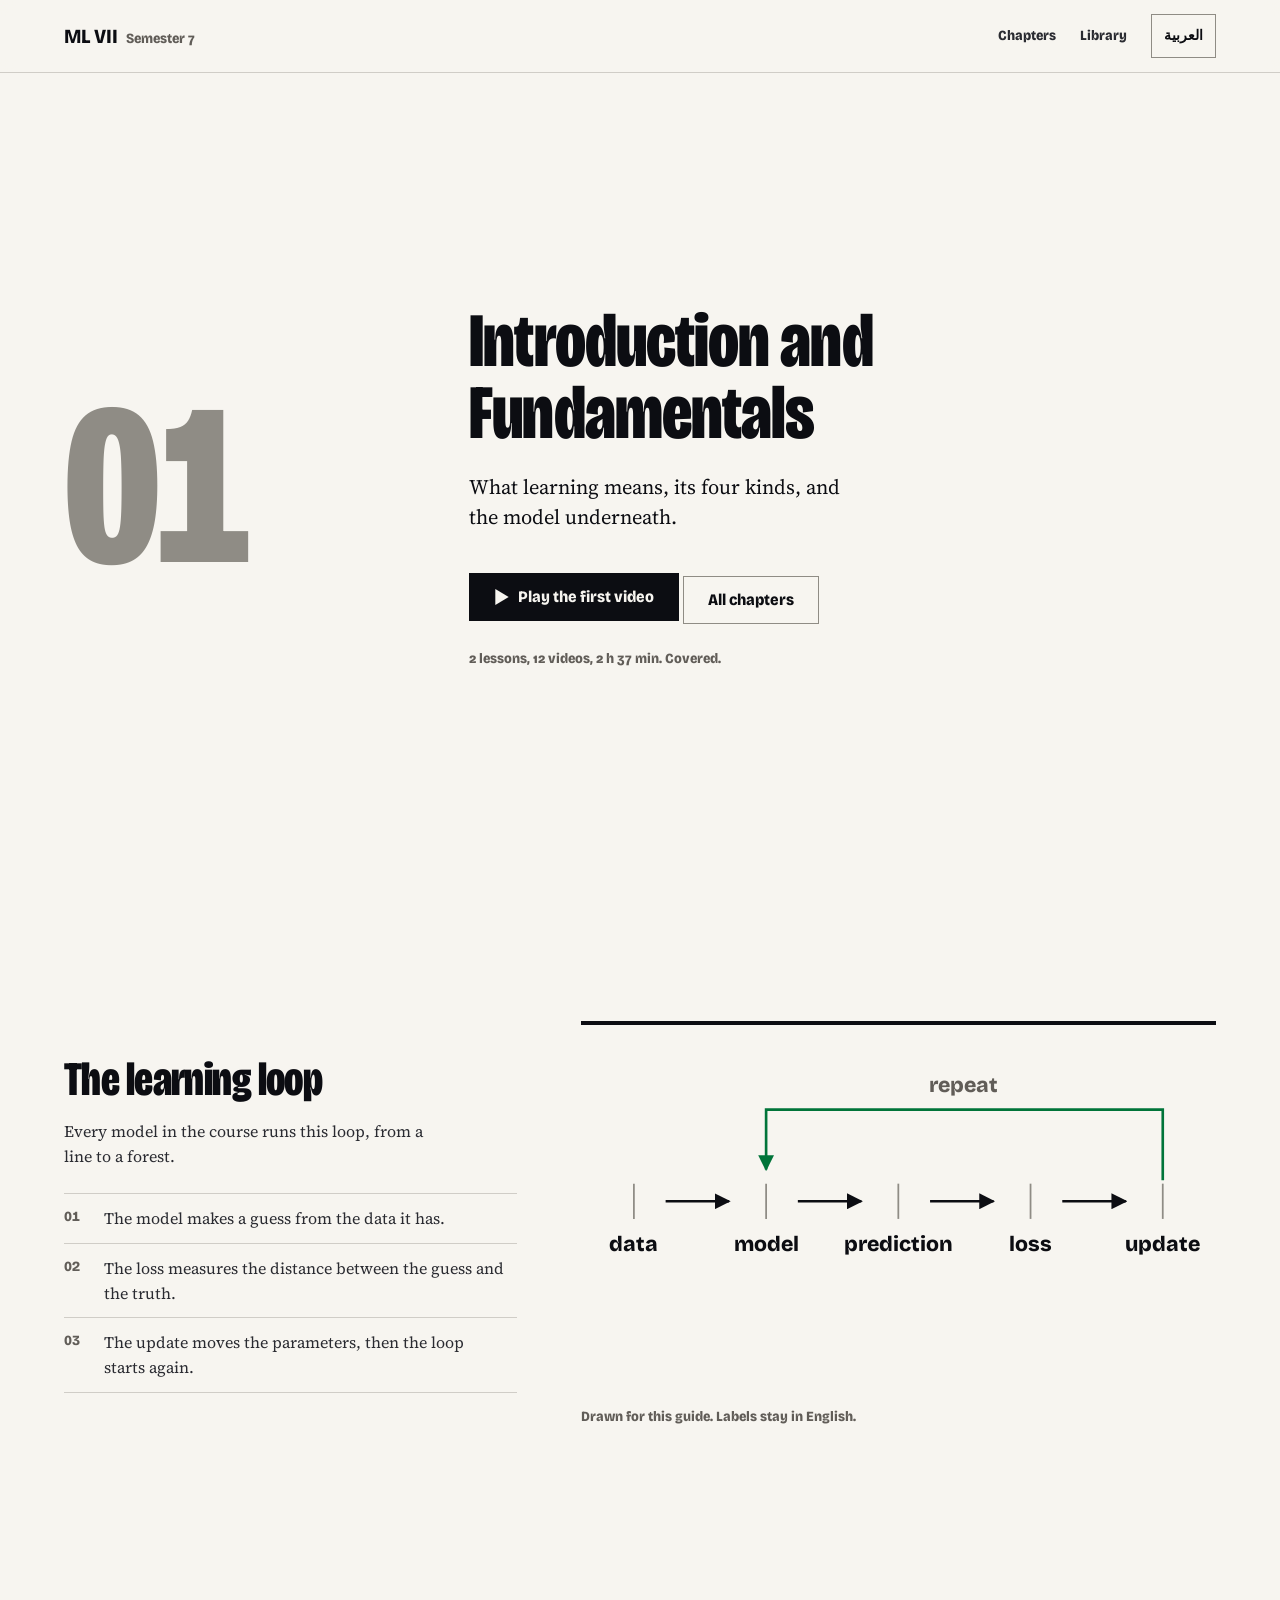
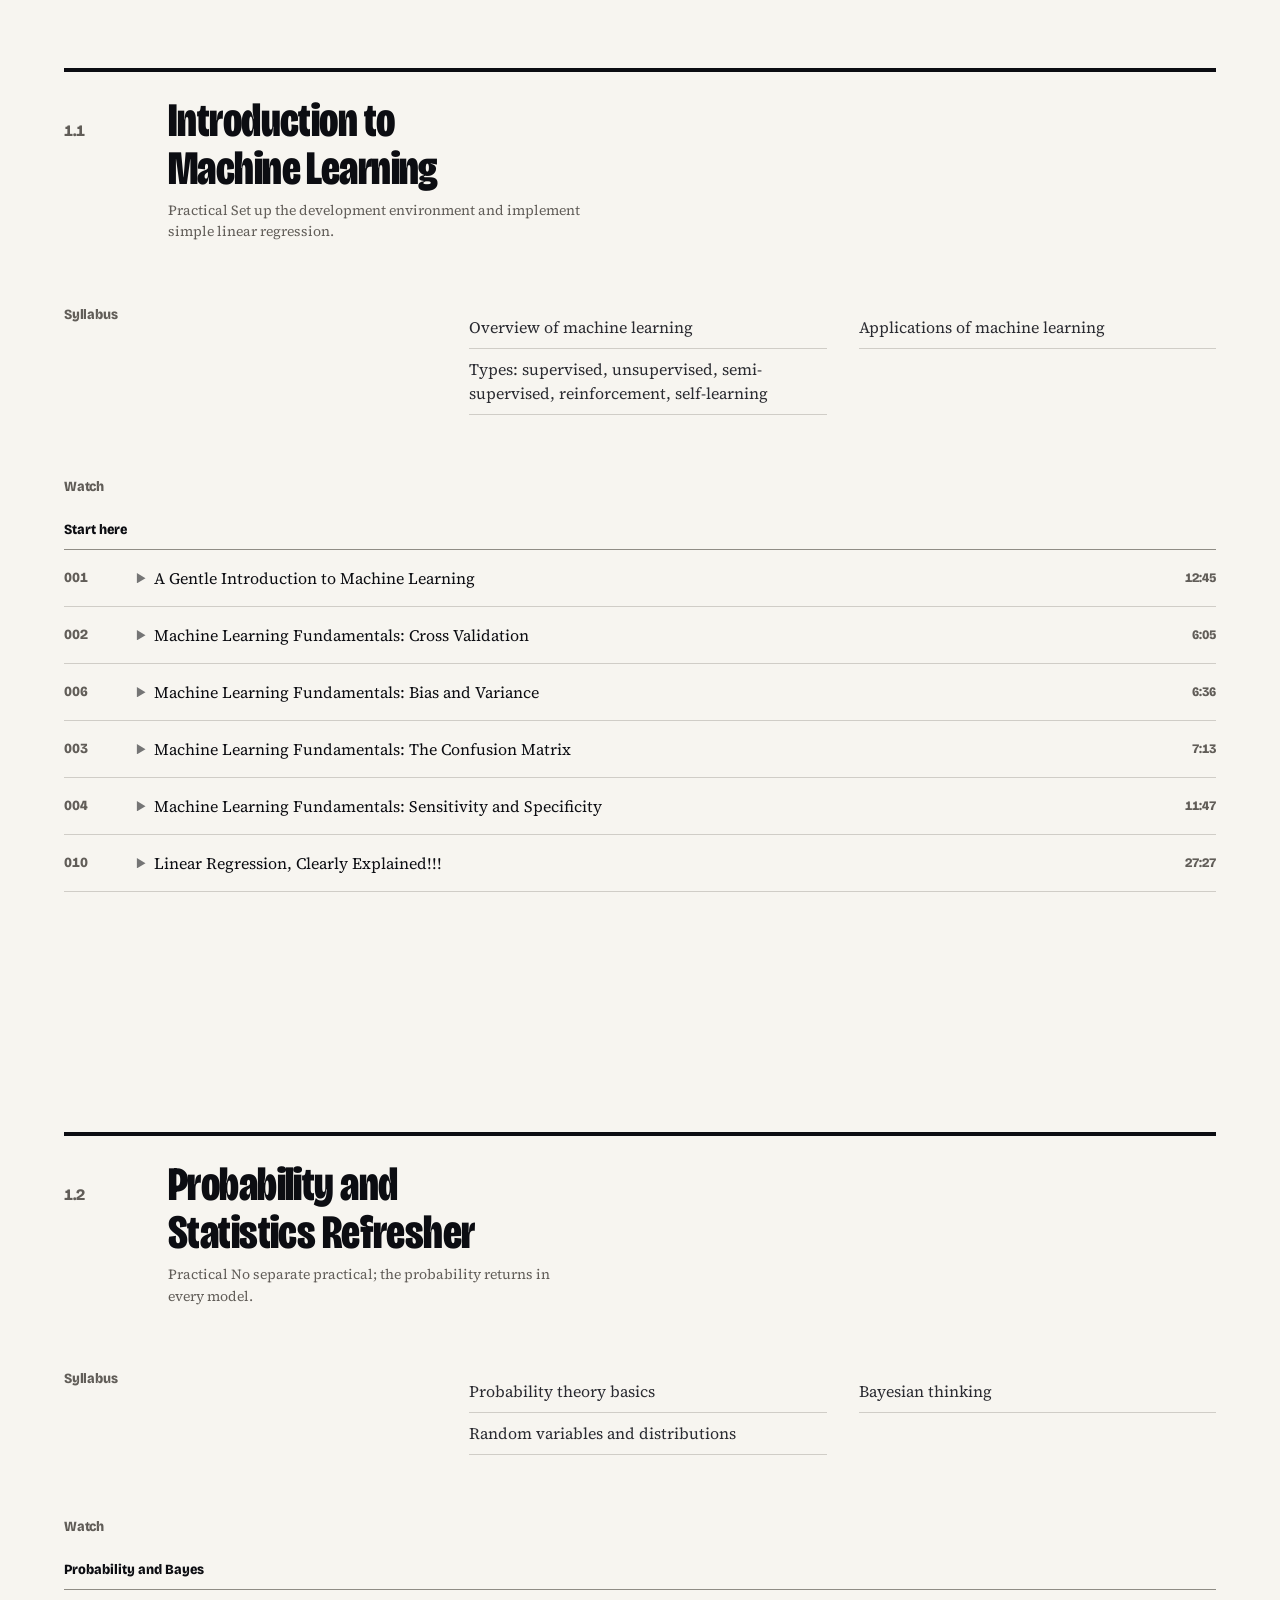
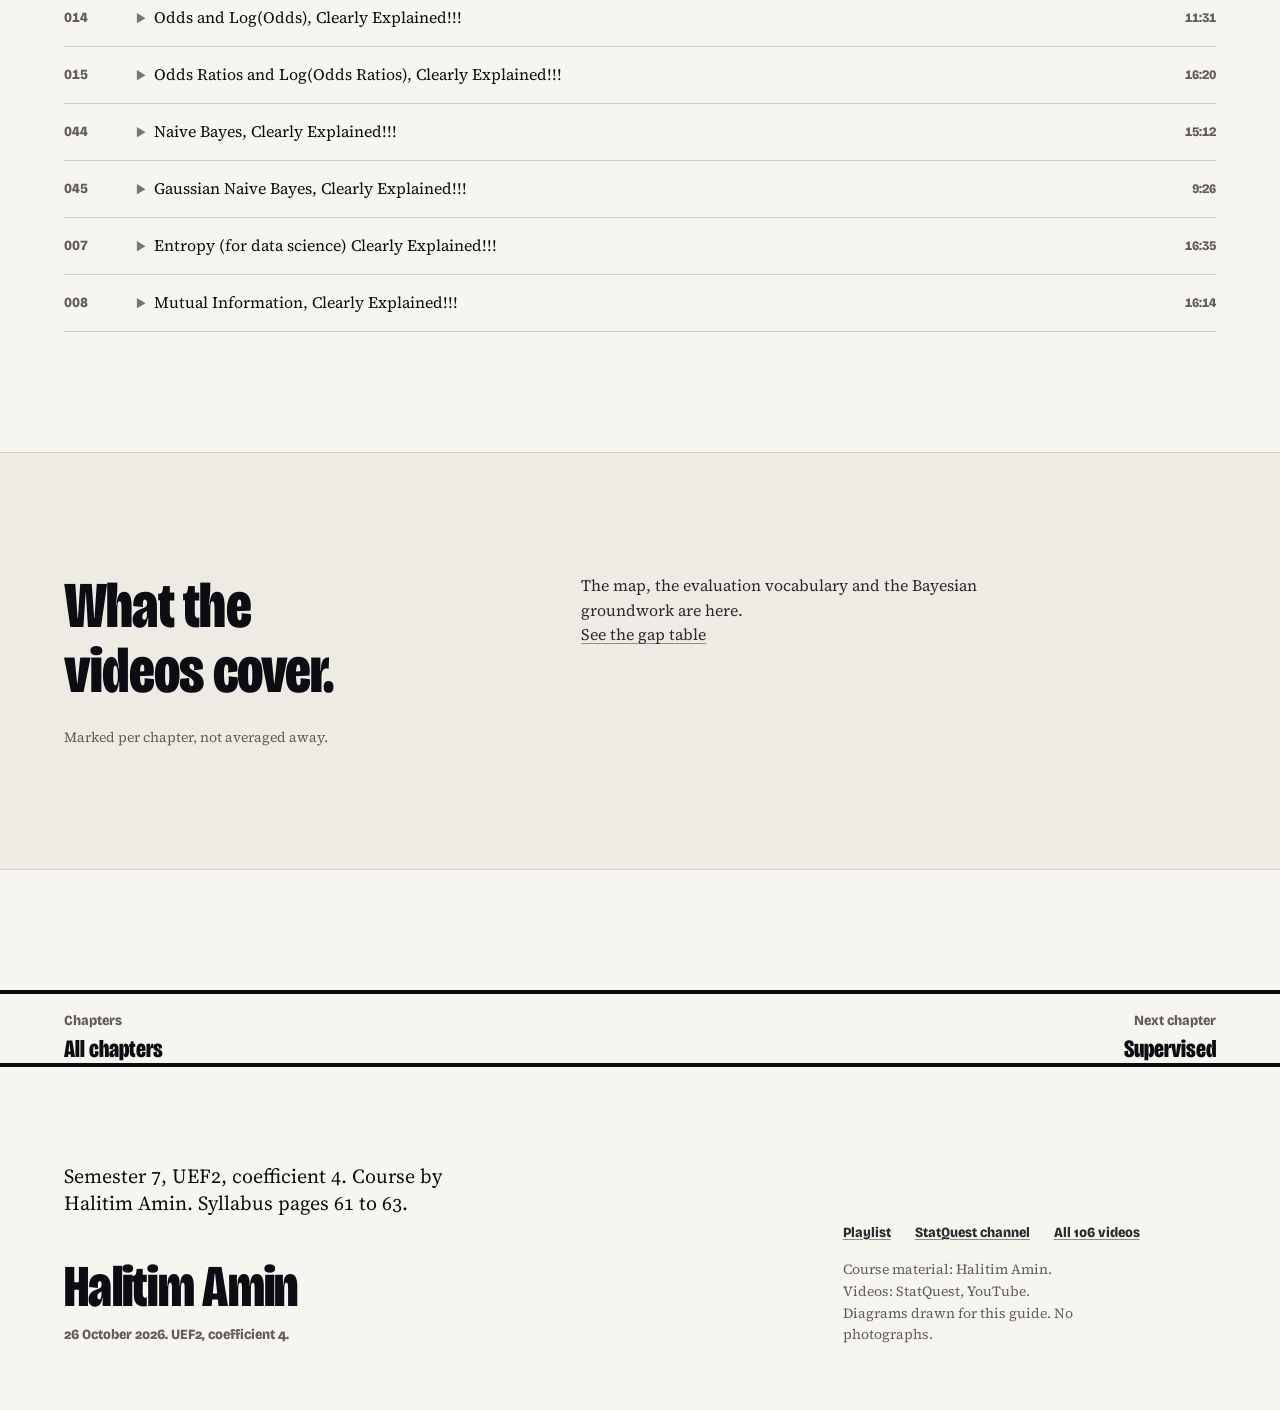
==== chapter-1.html @ 7e1f18c0 "first push" ====
<!doctype html>
<html lang="en" dir="ltr" class="no-js">
<head>
  <meta charset="utf-8">
  <meta name="viewport" content="width=device-width, initial-scale=1">
  <title data-ar="الفصل 1، مقدمة وأساسيات · ML VII">Chapter 1, Introduction and Fundamentals · ML VII</title>
  <meta name="description" content="What learning means, its four kinds, and the model underneath. 12 videos mapped to this chapter." data-ar-content="ما معنى التعلّم، وأنواعه الأربعة، والنموذج الذي يقف في الأساس. 12 فيديو مرتبطة بهذا الفصل.">
  <meta name="author" content="Halitim Amin">
  <meta property="og:type" content="website">
  <meta property="og:title" content="Chapter 1, Introduction and Fundamentals · ML VII" data-ar-content="الفصل 1، مقدمة وأساسيات · ML VII">
  <meta property="og:description" content="What learning means, its four kinds, and the model underneath. 12 videos mapped to this chapter." data-ar-content="ما معنى التعلّم، وأنواعه الأربعة، والنموذج الذي يقف في الأساس. 12 فيديو مرتبطة بهذا الفصل.">
  <meta property="og:locale" content="en_DZ">
  <script>
    (function(){var d=document.documentElement;d.classList.remove('no-js');d.classList.add('js');try{var l=localStorage.getItem('ml7-lang');if(l==='ar'){d.lang='ar';d.dir='rtl';}}catch(e){}})();
  </script>
  <link rel="preconnect" href="https://fonts.googleapis.com">
  <link rel="preconnect" href="https://fonts.gstatic.com" crossorigin>
  <link href="https://fonts.googleapis.com/css2?family=Bricolage+Grotesque:opsz,wdth,wght@12..96,75..100,800&amp;family=IBM+Plex+Sans+Arabic:wght@400;700&amp;family=Source+Serif+4:opsz,wght@8..60,400&amp;display=swap" rel="stylesheet">
  <link rel="stylesheet" href="assets/site.css">
</head>
<body>
  <a class="skip" href="#main" data-ar="تجاوز إلى المحتوى">Skip to content</a>
  <header class="site-nav">
    <div class="container site-nav__inner">
      <a class="wordmark" href="index.html">ML VII <span data-ar="السداسي 7" dir="auto">Semester 7</span></a>
      <nav class="site-nav__links" aria-label="Primary" data-ar-aria="التنقل الرئيسي">
        <a href="index.html#chapters" data-ar="الفصول">Chapters</a>
        <a href="library.html" data-ar="المكتبة">Library</a>
        <button class="lang-toggle" type="button" data-lang-toggle aria-label="التبديل إلى العربية" lang="ar">العربية</button>
      </nav>
    </div>
  </header>
  <main id="main">
<section class="chapter">
    <div class="container chapter__grid">
      <span class="chapter__num" aria-hidden="true">01</span>
      <div class="chapter__copy">
        <h1 data-ar="مقدمة وأساسيات">Introduction and Fundamentals</h1>
        <p class="lead" data-ar="ما معنى التعلّم، وأنواعه الأربعة، والنموذج الذي يقف في الأساس.">What learning means, its four kinds, and the model underneath.</p>
        <div class="chapter__action">
          <a class="btn btn--primary" href="https://www.youtube.com/watch?v=Gv9_4yMHFhI" data-video="1"><svg class="icon-play" viewBox="0 0 10 12" aria-hidden="true" focusable="false"><path d="M0 0 10 6 0 12Z"/></svg><span data-ar="شغّل أول فيديو">Play the first video</span></a>
          <a class="btn btn--quiet" href="index.html#chapters"><span data-ar="كل الفصول">All chapters</span></a>
        </div>
        <p class="chapter__meta" data-ar="درسان، 12 فيديو، 2 س 37 د. تغطية كاملة.">2 lessons, 12 videos, 2 h 37 min. Covered.</p>
      </div>
    </div>
  </section>
<section class="split" aria-labelledby="diagram-title">
    <div class="container split__grid">
      <div class="split__text">
        <h2 id="diagram-title" data-ar="حلقة التعلّم">The learning loop</h2>
        <p data-ar="كل نموذج في المقرر يدور في هذه الحلقة، من الخط إلى الغابة.">Every model in the course runs this loop, from a line to a forest.</p>
        <ol class="split__points">
<li>
          <span>01</span>
          <span data-ar="يقدّم النموذج تخمينًا انطلاقًا من البيانات التي لديه.">The model makes a guess from the data it has.</span>
        </li>
<li>
          <span>02</span>
          <span data-ar="تقيس الخسارة المسافة بين التخمين والحقيقة.">The loss measures the distance between the guess and the truth.</span>
        </li>
<li>
          <span>03</span>
          <span data-ar="يحرّك التحديث المعاملات، ثم تبدأ الحلقة من جديد.">The update moves the parameters, then the loop starts again.</span>
        </li>
        </ol>
      </div>
      <figure class="split__fig">
        
<svg class="diagram" viewBox="0 0 360 210" role="img" aria-labelledby="loop-title loop-desc">
  <title id="loop-title">The learning loop</title>
  <desc id="loop-desc" data-ar="تدخل البيانات إلى النموذج، فيتوقع، وتقيس الخسارة الخطأ، ويغيّر التحديث الأوزان، ثم تتكرر الحلقة.">Data enters the model, the model predicts, the loss measures the error, the update changes the weights, and the loop repeats.</desc>
  
  <defs>
    <marker id="loop-arrow" viewBox="0 0 10 10" refX="9" refY="5" markerWidth="6" markerHeight="6" orient="auto-start-reverse">
      <path d="M 0 0 L 10 5 L 0 10 z" class="arrowhead"/>
    </marker>
  </defs>
  <defs>
    <marker id="loop-arrow-a" viewBox="0 0 10 10" refX="9" refY="5" markerWidth="6" markerHeight="6" orient="auto-start-reverse">
      <path d="M 0 0 L 10 5 L 0 10 z" class="arrowhead arrowhead--accent"/>
    </marker>
  </defs>
  <path class="line" d="M 48 100 L 84 100" marker-end="url(#loop-arrow)"/>
  <path class="line" d="M 123 100 L 159 100" marker-end="url(#loop-arrow)"/>
  <path class="line" d="M 198 100 L 234 100" marker-end="url(#loop-arrow)"/>
  <path class="line" d="M 273 100 L 309 100" marker-end="url(#loop-arrow)"/>
  <path class="line line--accent" d="M 330 88 L 330 48 L 105 48 L 105 82" marker-end="url(#loop-arrow-a)"/>
  <g class="ticks">
    <path class="line line--tick" d="M 30 90 L 30 110"/><path class="line line--tick" d="M 105 90 L 105 110"/>
    <path class="line line--tick" d="M 180 90 L 180 110"/><path class="line line--tick" d="M 255 90 L 255 110"/>
    <path class="line line--tick" d="M 330 90 L 330 110"/>
  </g>
  <text class="t" x="30" y="128" text-anchor="middle">data</text>
  <text class="t" x="105" y="128" text-anchor="middle">model</text>
  <text class="t" x="180" y="128" text-anchor="middle">prediction</text>
  <text class="t" x="255" y="128" text-anchor="middle">loss</text>
  <text class="t" x="330" y="128" text-anchor="middle">update</text>
  <text class="t t--muted" x="217" y="38" text-anchor="middle">repeat</text>
</svg>
        <figcaption data-ar="مرسوم لهذا الدليل. العناوين تبقى بالإنجليزية.">Drawn for this guide. Labels stay in English.</figcaption>
      </figure>
    </div>
  </section>
<section class="lesson" id="lesson-1-1">
    <div class="container">
      <header class="lesson__head">
        <span class="lesson__id">1.1</span>
        <h2 data-ar="مقدمة في تعلّم الآلة">Introduction to Machine Learning</h2>
        <p class="lesson__practical"><span class="lesson__label" data-ar="العملي">Practical</span> <span data-ar="تهيئة بيئة التطوير وتنفيذ الانحدار الخطي البسيط.">Set up the development environment and implement simple linear regression.</span></p>
      </header>
      <div class="lesson__syllabus">
        <h3 data-ar="المقرر">Syllabus</h3>
        <ul class="lesson__bullets">
<li data-ar="نظرة عامة على تعلّم الآلة">Overview of machine learning</li>
<li data-ar="الأنواع: الموجّه، غير الموجّه، شبه الموجّه، المعزّز، الذاتي">Types: supervised, unsupervised, semi-supervised, reinforcement, self-learning</li>
<li data-ar="تطبيقات تعلّم الآلة">Applications of machine learning</li>
        </ul>
      </div>
      <div class="lesson__watch">
        <h3 data-ar="شاهد">Watch</h3>
<div class="vgroup">
          <h4 data-ar="ابدأ من هنا">Start here</h4>
          <ul class="videos">
<li><a class="video" href="https://www.youtube.com/watch?v=Gv9_4yMHFhI" data-video="1">
            <span class="video__n">001</span>
            <span class="video__title"><svg class="icon-play" viewBox="0 0 10 12" aria-hidden="true" focusable="false"><path d="M0 0 10 6 0 12Z"/></svg><span>A Gentle Introduction to Machine Learning</span></span>
            <span class="video__time">12:45</span>
          </a></li>
<li><a class="video" href="https://www.youtube.com/watch?v=fSytzGwwBVw" data-video="2">
            <span class="video__n">002</span>
            <span class="video__title"><svg class="icon-play" viewBox="0 0 10 12" aria-hidden="true" focusable="false"><path d="M0 0 10 6 0 12Z"/></svg><span>Machine Learning Fundamentals: Cross Validation</span></span>
            <span class="video__time">6:05</span>
          </a></li>
<li><a class="video" href="https://www.youtube.com/watch?v=EuBBz3bI-aA" data-video="6">
            <span class="video__n">006</span>
            <span class="video__title"><svg class="icon-play" viewBox="0 0 10 12" aria-hidden="true" focusable="false"><path d="M0 0 10 6 0 12Z"/></svg><span>Machine Learning Fundamentals: Bias and Variance</span></span>
            <span class="video__time">6:36</span>
          </a></li>
<li><a class="video" href="https://www.youtube.com/watch?v=Kdsp6soqA7o" data-video="3">
            <span class="video__n">003</span>
            <span class="video__title"><svg class="icon-play" viewBox="0 0 10 12" aria-hidden="true" focusable="false"><path d="M0 0 10 6 0 12Z"/></svg><span>Machine Learning Fundamentals: The Confusion Matrix</span></span>
            <span class="video__time">7:13</span>
          </a></li>
<li><a class="video" href="https://www.youtube.com/watch?v=vP06aMoz4v8" data-video="4">
            <span class="video__n">004</span>
            <span class="video__title"><svg class="icon-play" viewBox="0 0 10 12" aria-hidden="true" focusable="false"><path d="M0 0 10 6 0 12Z"/></svg><span>Machine Learning Fundamentals: Sensitivity and Specificity</span></span>
            <span class="video__time">11:47</span>
          </a></li>
<li><a class="video" href="https://www.youtube.com/watch?v=7ArmBVF2dCs" data-video="10">
            <span class="video__n">010</span>
            <span class="video__title"><svg class="icon-play" viewBox="0 0 10 12" aria-hidden="true" focusable="false"><path d="M0 0 10 6 0 12Z"/></svg><span>Linear Regression, Clearly Explained!!!</span></span>
            <span class="video__time">27:27</span>
          </a></li>
          </ul>
        </div>

      </div>
    </div>
  </section>
<section class="lesson" id="lesson-1-2">
    <div class="container">
      <header class="lesson__head">
        <span class="lesson__id">1.2</span>
        <h2 data-ar="مراجعة في الاحتمالات والإحصاء">Probability and Statistics Refresher</h2>
        <p class="lesson__practical"><span class="lesson__label" data-ar="العملي">Practical</span> <span data-ar="لا عملًا عمليًا مستقلًا؛ تعود الاحتمالات في كل نموذج.">No separate practical; the probability returns in every model.</span></p>
      </header>
      <div class="lesson__syllabus">
        <h3 data-ar="المقرر">Syllabus</h3>
        <ul class="lesson__bullets">
<li data-ar="أساسيات نظرية الاحتمالات">Probability theory basics</li>
<li data-ar="المتغيرات العشوائية والتوزيعات">Random variables and distributions</li>
<li data-ar="التفكير البايزي">Bayesian thinking</li>
        </ul>
      </div>
      <div class="lesson__watch">
        <h3 data-ar="شاهد">Watch</h3>
<div class="vgroup">
          <h4 data-ar="الاحتمال وبايز">Probability and Bayes</h4>
          <ul class="videos">
<li><a class="video" href="https://www.youtube.com/watch?v=ARfXDSkQf1Y" data-video="14">
            <span class="video__n">014</span>
            <span class="video__title"><svg class="icon-play" viewBox="0 0 10 12" aria-hidden="true" focusable="false"><path d="M0 0 10 6 0 12Z"/></svg><span>Odds and Log(Odds), Clearly Explained!!!</span></span>
            <span class="video__time">11:31</span>
          </a></li>
<li><a class="video" href="https://www.youtube.com/watch?v=8nm0G-1uJzA" data-video="15">
            <span class="video__n">015</span>
            <span class="video__title"><svg class="icon-play" viewBox="0 0 10 12" aria-hidden="true" focusable="false"><path d="M0 0 10 6 0 12Z"/></svg><span>Odds Ratios and Log(Odds Ratios), Clearly Explained!!!</span></span>
            <span class="video__time">16:20</span>
          </a></li>
<li><a class="video" href="https://www.youtube.com/watch?v=O2L2Uv9pdDA" data-video="44">
            <span class="video__n">044</span>
            <span class="video__title"><svg class="icon-play" viewBox="0 0 10 12" aria-hidden="true" focusable="false"><path d="M0 0 10 6 0 12Z"/></svg><span>Naive Bayes, Clearly Explained!!!</span></span>
            <span class="video__time">15:12</span>
          </a></li>
<li><a class="video" href="https://www.youtube.com/watch?v=H3EjCKtlVog" data-video="45">
            <span class="video__n">045</span>
            <span class="video__title"><svg class="icon-play" viewBox="0 0 10 12" aria-hidden="true" focusable="false"><path d="M0 0 10 6 0 12Z"/></svg><span>Gaussian Naive Bayes, Clearly Explained!!!</span></span>
            <span class="video__time">9:26</span>
          </a></li>
<li><a class="video" href="https://www.youtube.com/watch?v=YtebGVx-Fxw" data-video="7">
            <span class="video__n">007</span>
            <span class="video__title"><svg class="icon-play" viewBox="0 0 10 12" aria-hidden="true" focusable="false"><path d="M0 0 10 6 0 12Z"/></svg><span>Entropy (for data science) Clearly Explained!!!</span></span>
            <span class="video__time">16:35</span>
          </a></li>
<li><a class="video" href="https://www.youtube.com/watch?v=eJIp_mgVLwE" data-video="8">
            <span class="video__n">008</span>
            <span class="video__title"><svg class="icon-play" viewBox="0 0 10 12" aria-hidden="true" focusable="false"><path d="M0 0 10 6 0 12Z"/></svg><span>Mutual Information, Clearly Explained!!!</span></span>
            <span class="video__time">16:14</span>
          </a></li>
          </ul>
        </div>

      </div>
    </div>
  </section>
<section class="coverage" aria-labelledby="coverage-title">
    <div class="container coverage__grid">
      <div>
        <h2 id="coverage-title" data-ar="ما تغطيه الفيديوهات.">What the videos cover.</h2>
        <p class="coverage__fine" data-ar="مذكورة لكل فصل، لا معدّلة.">Marked per chapter, not averaged away.</p>
      </div>
      <div class="coverage__body">
        <p data-ar="الخريطة ومفردات التقييم وأساس بايز موجودة هنا.">The map, the evaluation vocabulary and the Bayesian groundwork are here.</p>
        
        <a class="coverage__link" href="index.html#gaps" data-ar="افتح جدول الفجوات">See the gap table</a>
      </div>
    </div>
  </section>
<nav class="pager" aria-label="Chapter navigation" data-ar-aria="التنقل بين الفصول">
    <div class="container pager__grid">
      <a href="index.html#chapters"><small data-ar="الفصول">Chapters</small><b data-ar="كل الفصول">All chapters</b></a>
      <a href="chapter-2.html"><small data-ar="الفصل التالي">Next chapter</small><b data-ar="الموجّه">Supervised</b></a>
    </div>
  </nav>
  </main>
  <footer class="letter letter--short" id="about">
    <div class="container letter__grid">
      <div>
        <p class="letter__statement" data-ar="السداسي 7، وحدة UEF2، معامل 4. المقرر: Halitim Amin. صفحات المقرر 61 إلى 63.">Semester 7, UEF2, coefficient 4. Course by Halitim Amin. Syllabus pages 61 to 63.</p>
        <p class="letter__sign">Halitim Amin</p>
        <p class="letter__date" data-ar="26 أكتوبر 2026. UEF2، معامل 4.">26 October 2026. UEF2, coefficient 4.</p>
      </div>
      <div class="letter__side">
        <nav class="letter__links" aria-label="Sources" data-ar-aria="المصادر">
          <a href="https://www.youtube.com/playlist?list=PLblh5JKOoLUICTaGLRoHQDuF_7q2GfuJF" target="_blank" rel="noopener" data-ar="قائمة التشغيل">Playlist</a>
          <a href="https://www.youtube.com/@statquest" target="_blank" rel="noopener" data-ar="قناة StatQuest">StatQuest channel</a>
          <a href="library.html" data-ar="كل الفيديوهات">All 106 videos</a>
        </nav>
        <p class="letter__legal" data-ar="المقرر: Halitim Amin. الفيديوهات: StatQuest على يوتيوب. الرسوم مرسومة لهذا الدليل. لا صور فوتوغرافية.">Course material: Halitim Amin. Videos: StatQuest, YouTube. Diagrams drawn for this guide. No photographs.</p>
      </div>
    </div>
  </footer>
  <dialog class="player" id="player" aria-labelledby="player-title">
    <div class="player__bar">
      <h2 id="player-title">Video</h2>
      <form method="dialog"><button class="player__close" type="submit" data-ar="إغلاق">Close</button></form>
    </div>
    <div class="player__frame" id="player-frame"></div>
    <div class="player__foot">
      <p class="player__note" id="player-note" hidden></p>
      <a id="player-link" href="https://www.youtube.com/playlist?list=PLblh5JKOoLUICTaGLRoHQDuF_7q2GfuJF" target="_blank" rel="noopener" data-ar="افتح على يوتيوب">Open on YouTube</a>
    </div>
  </dialog>
  <script src="assets/data.js" defer></script>
  <script src="assets/app.js" defer></script>
</body>
</html>
---- assets/site.css ----
/* Hallmark · shape: Marquee Hero · genre: editorial · theme: Editorial (deal 1/3, seed bilingual-arabic-english-study-3e59·d7a82eb8·2026-10-26·r0) · job: listen · draw: 01a91e
 * hero: Stage · nav: edge-aligned · footer: letter close · imagery: no photographs; labelled algorithm diagrams only · signature: the learning-rate control on a drawn loss curve
 * axes: light/display-condensed/chromatic-green · posture: restrained · contrast: pass · fold: pass · v2.0.0 */
/* Hallmark · pre-emit critique: P4 H5 E4 S5 R4 V4 · weakest: R, the hero control earned a readout and a caption; the featured tag was cut so the green stays on link hovers and one factual tag */
/* Hallmark · hero-review: fix · 3 findings · 3 resolved */
/* Hallmark · waive 79 · chapter and library openers centre a short display block in a full-height title screen · the quiet chapter and library title page keeps its air */
/* Hallmark · dismissed 58 · home, chapter-2, chapter-6 and library enumerate the syllabus and all 106 videos; the index is the material */
@import url("./tokens.css");
@import url("./base.css");

/* ---------- the page's own tokens ---------- */
:root {
  --nav-line: 1px solid var(--color-rule);
  --rule: var(--rule-hair) solid var(--color-rule);
  --rule-strong: var(--rule-hair) solid var(--color-rule-2);
  --display-settings: "wdth" 75, "opsz" 96;
  --label-settings: "wdth" 90, "opsz" 12;
  --focus: 2px solid var(--color-focus);
}

body {
  color: var(--color-ink-2);
  font-optical-sizing: auto;
  font-variant-numeric: oldstyle-nums;
  line-height: 1.55;
}

h1, h2, h3 {
  color: var(--color-ink);
  font-variation-settings: var(--display-settings);
  font-variant-numeric: lining-nums tabular-nums;
}
h1 { line-height: 0.94; }
h2 { line-height: 1; }
h3 { line-height: 1.15; }

p, li { text-wrap: pretty; }
p:not([class]) { max-width: var(--measure); }

a { text-decoration-color: var(--color-rule-2); }
a:hover { text-decoration-color: var(--color-accent); }

small, figcaption, th, label, .meta, .btn, .tag, .site-nav, .wordmark {
  font-family: var(--font-display);
  font-variation-settings: var(--label-settings);
  font-weight: 800;
}
small, figcaption, .meta { color: var(--color-muted); font-size: var(--text-sm); }
figcaption { line-height: 1.45; }

.container { padding-inline: var(--gutter); }

.skip {
  position: absolute;
  inset-inline-start: var(--space-md);
  top: calc(-1 * var(--space-3xl));
  z-index: var(--z-toast);
  padding: var(--space-xs) var(--space-md);
  background: var(--color-ink);
  color: var(--color-paper);
  font-family: var(--font-display);
  font-weight: 800;
  text-decoration: none;
}
.skip:focus-visible { top: var(--space-md); }

/* ---------- nav ---------- */
.site-nav {
  position: sticky;
  top: 0;
  z-index: var(--z-sticky-nav);
  min-height: var(--nav-h);
  background: color-mix(in oklab, var(--color-paper) 94%, transparent);
  backdrop-filter: blur(8px);
  border-bottom: var(--nav-line);
}
.site-nav__inner {
  display: flex;
  align-items: center;
  justify-content: space-between;
  gap: var(--space-lg);
  min-height: var(--nav-h);
}
.wordmark {
  display: inline-flex;
  align-items: baseline;
  gap: var(--space-xs);
  color: var(--color-ink);
  font-size: var(--text-lg);
  line-height: 1;
  text-decoration: none;
  white-space: nowrap;
}
.wordmark span { color: var(--color-muted); font-size: var(--text-sm); }
.site-nav__links { display: flex; align-items: center; gap: var(--space-lg); }
.site-nav__links a, .lang-toggle {
  min-height: 44px;
  display: inline-flex;
  align-items: center;
  color: var(--color-ink-2);
  font-family: var(--font-display);
  font-variation-settings: var(--label-settings);
  font-weight: 800;
  font-size: var(--text-sm);
  text-decoration: none;
}
.site-nav__links a { border-bottom: 1px solid transparent; }
.site-nav__links a:hover { color: var(--color-ink); border-bottom-color: var(--color-accent); }
.site-nav__links a[aria-current="page"] { color: var(--color-ink); border-bottom-color: var(--color-ink); }
.lang-toggle {
  padding: 0 var(--space-sm);
  border: var(--rule-strong);
  background: transparent;
  color: var(--color-ink);
  cursor: pointer;
}
.lang-toggle:hover { background: var(--color-paper-2); }
.lang-toggle:active { transform: translateY(1px); }
@media (max-width: 40rem) {
  .site-nav__inner { gap: var(--space-xs); }
  .site-nav__links { gap: var(--space-md); }
  .wordmark span { display: none; }
}

/* ---------- controls ---------- */
.btn {
  display: inline-flex;
  align-items: center;
  justify-content: center;
  gap: var(--space-xs);
  min-height: 48px;
  padding: 0 var(--space-lg);
  border: var(--rule-hair) solid var(--color-ink);
  border-radius: 0;
  background: transparent;
  color: var(--color-ink);
  font-family: var(--font-display);
  font-variation-settings: var(--label-settings);
  font-weight: 800;
  font-size: var(--text-md);
  line-height: 1;
  text-decoration: none;
  white-space: nowrap;
  cursor: pointer;
  transition: background-color var(--dur-short) var(--ease-out), color var(--dur-short) var(--ease-out), border-color var(--dur-short) var(--ease-out), transform var(--dur-micro) var(--ease-out);
}
.btn:hover { background: var(--color-paper-2); }
.btn:active { transform: translateY(1px); }
.btn--primary { background: var(--color-ink); color: var(--color-paper); border-color: var(--color-ink); }
.btn--primary:hover { background: var(--color-ink-2); color: var(--color-paper); }
.btn--quiet { border-color: var(--color-rule-2); }
.btn--quiet:hover { background: var(--color-paper-2); border-color: var(--color-ink); }
.btn:disabled, .btn[aria-disabled="true"] { opacity: 0.55; cursor: not-allowed; transform: none; }
.btn[aria-busy="true"] { cursor: progress; }

.tag {
  display: inline-block;
  padding: var(--space-3xs) var(--space-xs);
  background: var(--color-accent);
  color: var(--color-accent-ink);
  font-size: var(--text-xs);
  line-height: 1.4;
  white-space: nowrap;
}

.icon-play { width: 1em; height: 1em; flex: 0 0 auto; fill: currentColor; }

/* ---------- hero ---------- */
.hero {
  min-height: calc(100dvh - var(--nav-h) - 1px);
  display: flex;
  align-items: center;
  padding-block: var(--space-xl);
  background: var(--color-paper);
}
.hero__grid {
  display: grid;
  grid-template-columns: minmax(0, 5fr) minmax(0, 7fr);
  align-items: center;
  gap: var(--space-2xl) var(--space-2xl);
  width: 100%;
}
.hero__copy { position: relative; z-index: var(--z-raised); }
.hero h1 {
  max-width: 13ch;
  font-size: clamp(3.25rem, 6.6vw, 5.94rem);
  letter-spacing: -0.015em;
}
.hero .lead { margin-top: var(--space-lg); max-width: 34ch; color: var(--color-ink); }
.hero__actions { display: flex; flex-wrap: wrap; align-items: center; gap: var(--space-sm); margin-top: var(--space-xl); }
.hero__meta {
  margin-top: var(--space-lg);
  max-width: 40ch;
  color: var(--color-muted);
  font-family: var(--font-display);
  font-variation-settings: var(--label-settings);
  font-weight: 800;
  font-size: var(--text-sm);
  line-height: 1.5;
}
.hero__meta a { color: var(--color-ink-2); text-decoration-color: var(--color-rule-2); }
.hero__stage { min-width: 0; }

/* the signature: a drawn loss curve and a real learning-rate control */
.descent { width: min(100%, calc((100dvh - 340px) * 1.285714)); margin-block: 0; margin-inline: auto 0; }
.descent__chart {
  width: 100%;
  height: auto;
  border-top: var(--rule-heavy) solid var(--color-ink);
  background: var(--color-paper);
  overflow: visible;
}
.descent__chart .axis { stroke: var(--color-rule-2); stroke-width: 1; fill: none; }
.descent__chart .grid { stroke: var(--color-rule); stroke-width: 1; stroke-dasharray: 2 4; }
.descent__chart .loss { stroke: var(--color-ink); stroke-width: 3; fill: none; }
.descent__chart .guide { stroke: var(--color-rule-2); stroke-width: 1; stroke-dasharray: 4 5; fill: none; }
.descent__chart .tick { fill: var(--color-muted); font-family: var(--font-display); font-size: 12px; font-variant-numeric: tabular-nums; }
.descent__chart .label { fill: var(--color-ink-2); font-family: var(--font-display); font-size: 13px; font-weight: 800; }
.descent__chart .label--muted { fill: var(--color-muted); font-weight: 800; }
.descent__chart .start { fill: var(--color-ink-2); }
.descent__chart .step { fill: var(--color-ink); transition: opacity var(--dur-short) var(--ease-out); }
.descent__chart .step--last { fill: var(--color-accent); }
.descent__chart .trail { stroke: var(--color-ink); stroke-width: 1.5; fill: none; opacity: 0.45; }
.descent__chart [data-rate] { transition: opacity var(--dur-short) var(--ease-out); }
.descent__chart [data-rate][hidden] { display: none; }
.descent__readout {
  display: flex;
  justify-content: space-between;
  gap: var(--space-md);
  padding-top: var(--space-sm);
  border-top: var(--rule);
  color: var(--color-ink);
  font-family: var(--font-display);
  font-variation-settings: var(--label-settings);
  font-weight: 800;
  font-size: var(--text-sm);
  font-variant-numeric: tabular-nums;
}
.descent__readout span:last-child { color: var(--color-muted); }
.descent__control {
  margin: var(--space-md) 0 0;
  padding: 0;
  border: 0;
}
.descent__control legend {
  margin-bottom: var(--space-xs);
  color: var(--color-muted);
  font-family: var(--font-display);
  font-variation-settings: var(--label-settings);
  font-weight: 800;
  font-size: var(--text-sm);
}
.descent__rates {
  display: grid;
  grid-template-columns: repeat(3, minmax(0, 1fr));
  gap: var(--space-xs);
}
.descent__control label {
  position: relative;
  display: flex;
  align-items: center;
  justify-content: center;
  gap: var(--space-2xs);
  min-height: 52px;
  padding: var(--space-2xs) var(--space-sm);
  border: var(--rule-strong);
  color: var(--color-ink-2);
  font-family: var(--font-display);
  font-variation-settings: var(--label-settings);
  font-weight: 800;
  font-size: var(--text-md);
  cursor: pointer;
}
.descent__control label small { color: var(--color-muted); font-size: var(--text-xs); font-family: var(--font-body); font-weight: 400; font-variant-numeric: normal; }
.descent__control input { position: absolute; opacity: 0; width: 1px; height: 1px; }
.descent__control label:has(input:checked) { background: var(--color-ink); border-color: var(--color-ink); color: var(--color-paper); }
.descent__control label:has(input:checked) small { color: var(--color-paper-3); }
.descent__control label:has(input:focus-visible) { outline: var(--focus); outline-offset: 2px; }
.descent__control label:hover { border-color: var(--color-ink); }
.descent__caption { margin-top: var(--space-sm); display: flex; justify-content: space-between; gap: var(--space-md); align-items: baseline; }
html:not(.js) .descent__control { display: none; }
html:not(.js) .descent__caption::after { content: "The control needs JavaScript."; color: var(--color-muted); }

/* ---------- section frame ---------- */
.section { padding-block: var(--section-gap); }
.section--tight { padding-block: var(--section-gap-s); }
.section--well { background: var(--color-paper-2); border-top: var(--rule); border-bottom: var(--rule); }
.section--band { background: var(--color-ink); color: var(--color-paper); }
.section--band h2, .section--band h3 { color: var(--color-paper); }
.section--band a { color: var(--color-paper); }
.section__head {
  display: grid;
  grid-template-columns: minmax(0, 8fr) minmax(0, 4fr);
  align-items: end;
  gap: var(--space-lg) var(--gap-columns);
  padding-top: var(--space-lg);
  border-top: var(--rule-heavy) solid var(--color-ink);
}
.section__head h2 { max-width: 24ch; }
.section__aside { display: flex; justify-content: flex-end; align-items: baseline; gap: var(--space-sm); }
.section__intro { margin-top: var(--space-md); max-width: 52ch; color: var(--color-ink-2); }
.section__rule { border: 0; border-top: var(--rule-heavy) solid var(--color-ink); margin: 0 0 var(--space-lg); }
.section--band .section__rule { border-top-color: var(--color-paper); }

/* ---------- contents ---------- */
.contents { list-style: none; margin: var(--space-2xl) 0 0; padding: 0; border-bottom: var(--rule); }
.contents__item { border-top: var(--rule); }
.contents__item:first-child { border-top: 0; }
.contents__row {
  display: grid;
  grid-template-columns: 4.5rem minmax(0, 1fr) auto;
  align-items: center;
  gap: var(--space-xs) var(--gap-columns);
  min-height: 96px;
  color: var(--color-ink);
  text-decoration: none;
}
.contents__num {
  color: var(--color-muted);
  font-family: var(--font-display);
  font-variation-settings: var(--display-settings);
  font-weight: 800;
  font-size: var(--text-2xl);
  font-variant-numeric: lining-nums tabular-nums;
}
.contents__title {
  font-family: var(--font-display);
  font-variation-settings: var(--display-settings);
  font-weight: 800;
  font-size: clamp(1.75rem, 2.4vw, 2.45rem);
  line-height: 1;
  letter-spacing: -0.012em;
  min-width: 0;
}
.contents__meta {
  color: var(--color-muted);
  font-family: var(--font-display);
  font-variation-settings: var(--label-settings);
  font-weight: 800;
  font-size: var(--text-sm);
  white-space: nowrap;
  font-variant-numeric: tabular-nums;
}
.contents__row:hover .contents__title { text-decoration: underline; text-decoration-thickness: 1px; text-underline-offset: 0.12em; text-decoration-color: var(--color-accent); }
.contents__row:hover .contents__num { color: var(--color-accent); }
.contents__item--lead .contents__row { min-height: 136px; align-items: start; padding-block: var(--space-lg); }
.contents__item--lead .contents__line {
  grid-column: 2 / 4;
  max-width: 52ch;
  color: var(--color-ink-2);
  font-size: var(--text-lg);
  line-height: 1.4;
}

/* ---------- ink band / featured lesson ---------- */
.band { padding-block: var(--space-3xl); }
.band__grid {
  display: grid;
  grid-template-columns: minmax(0, 7fr) minmax(0, 5fr);
  align-items: center;
  gap: var(--space-2xl) var(--space-2xl);
}
.poster { margin: 0; min-width: 0; }
.poster__link {
  position: relative;
  display: grid;
  grid-template-rows: 1fr auto;
  aspect-ratio: 16 / 9;
  padding: var(--space-lg);
  border-top: var(--rule-heavy) solid var(--color-paper);
  background: var(--color-ink);
  color: var(--color-paper);
  text-decoration: none;
  overflow: hidden;
}
.poster__link::after {
  content: "";
  position: absolute;
  inset: 0;
  border: var(--rule-hair) solid color-mix(in oklab, var(--color-paper) 20%, transparent);
  pointer-events: none;
}
.poster__top { display: flex; align-items: flex-start; justify-content: space-between; gap: var(--space-md); }
.poster__num {
  font-family: var(--font-display);
  font-variation-settings: var(--display-settings);
  font-weight: 800;
  font-size: clamp(5rem, 11vw, 10rem);
  line-height: 0.8;
  font-variant-numeric: lining-nums tabular-nums;
  letter-spacing: -0.02em;
}
.poster__play {
  display: inline-flex;
  align-items: center;
  gap: var(--space-xs);
  min-height: 44px;
  padding: 0 var(--space-sm);
  border: var(--rule-hair) solid var(--color-paper);
  color: var(--color-paper);
  font-family: var(--font-display);
  font-variation-settings: var(--label-settings);
  font-weight: 800;
  font-size: var(--text-sm);
}
.poster__link:hover .poster__play { color: var(--color-accent); border-color: var(--color-accent); }
.poster__bottom { display: flex; flex-direction: column; gap: var(--space-xs); }
.poster__title {
  max-width: 18ch;
  font-family: var(--font-display);
  font-variation-settings: var(--display-settings);
  font-weight: 800;
  font-size: clamp(1.75rem, 2.5vw, 2.5rem);
  line-height: 1;
  letter-spacing: -0.012em;
}
.poster__meta { color: var(--color-paper-3); font-family: var(--font-display); font-variation-settings: var(--label-settings); font-weight: 800; font-size: var(--text-sm); }
.band__copy h2 { max-width: 16ch; }
.band__copy p { max-width: 48ch; margin-top: var(--space-md); color: var(--color-paper-2); }
.band__next { margin-top: var(--space-xl); border-top: var(--rule-hair) solid color-mix(in oklab, var(--color-paper) 30%, transparent); }
.band__next h3 { margin-top: var(--space-md); color: var(--color-paper-3); font-family: var(--font-display); font-variation-settings: var(--label-settings); font-weight: 800; font-size: var(--text-sm); }
.band__next ul { list-style: none; margin: var(--space-xs) 0 0; padding: 0; }
.band__next li { border-top: var(--rule-hair) solid color-mix(in oklab, var(--color-paper) 16%, transparent); }
.band__next a {
  display: grid;
  grid-template-columns: minmax(0, 1fr) auto;
  gap: var(--space-md);
  align-items: baseline;
  padding-block: var(--space-sm);
  color: var(--color-paper);
  font-family: var(--font-body);
  font-size: var(--text-md);
  text-decoration: none;
}
.band__next a span:last-child { color: var(--color-paper-3); font-family: var(--font-display); font-variation-settings: var(--label-settings); font-weight: 800; font-size: var(--text-xs); font-variant-numeric: tabular-nums; }
.band__next a:hover { color: var(--color-accent); }

/* ---------- rail ---------- */
.rail-section { padding-block: var(--section-gap); }
.rail-wrap {
  margin-top: var(--space-2xl);
  overflow-x: auto;
  overscroll-behavior-x: contain;
  scroll-snap-type: x mandatory;
  scroll-padding-inline: var(--gutter);
}
.rail {
  display: grid;
  grid-auto-flow: column;
  grid-auto-columns: clamp(15rem, 23vw, 20rem);
  gap: var(--gap-columns);
  width: max-content;
  list-style: none;
  margin: 0;
  padding: 0;
}
.rail > * { scroll-snap-align: start; }
.rail:focus-visible { outline: var(--focus); outline-offset: 4px; }
.cover {
  display: flex;
  flex-direction: column;
  gap: var(--space-xs);
  height: 100%;
  min-height: 300px;
  padding-top: var(--space-md);
  border-top: var(--rule-heavy) solid var(--color-ink);
  color: var(--color-ink);
  text-decoration: none;
}
.cover__top { display: flex; justify-content: space-between; align-items: baseline; gap: var(--space-sm); }
.cover__num { color: var(--color-muted); font-family: var(--font-display); font-variation-settings: var(--display-settings); font-weight: 800; font-size: var(--text-2xl); font-variant-numeric: lining-nums tabular-nums; }
.cover__play { color: var(--color-muted); display: inline-flex; align-items: center; gap: var(--space-2xs); font-family: var(--font-display); font-variation-settings: var(--label-settings); font-weight: 800; font-size: var(--text-md); }
.cover__title {
  font-family: var(--font-display);
  font-variation-settings: var(--display-settings);
  font-weight: 800;
  font-size: var(--text-xl);
  line-height: 1.08;
  letter-spacing: -0.008em;
  text-wrap: balance;
}
.cover__meta { margin-top: auto; padding-top: var(--space-lg); color: var(--color-muted); font-family: var(--font-display); font-variation-settings: var(--label-settings); font-weight: 800; font-size: var(--text-sm); font-variant-numeric: tabular-nums; }
.cover:hover .cover__title { text-decoration: underline; text-decoration-thickness: 1px; text-underline-offset: 0.12em; text-decoration-color: var(--color-accent); }
.cover:hover .cover__play { color: var(--color-accent); }

/* ---------- k-means ---------- */
.km { padding-block: var(--section-gap-l); }
.km__steps {
  display: grid;
  grid-template-columns: repeat(3, minmax(0, 1fr));
  gap: var(--space-2xl) var(--gap-columns);
  margin: var(--space-2xl) 0 0;
  padding: 0;
  list-style: none;
  counter-reset: km;
}
.km__step { min-width: 0; border-top: var(--rule-heavy) solid var(--color-ink); padding-top: var(--space-md); }
.km__fig { background: var(--color-paper); border: var(--rule); }
.km__fig svg { width: 100%; height: auto; }
.km__triptych { display: grid; grid-template-columns: repeat(3, minmax(0, 1fr)); gap: var(--gap-columns); margin: 0; }
.km__triptych figure { margin: 0; min-width: 0; }
.km__triptych svg { width: 100%; height: auto; background: var(--color-paper); border: var(--rule); }
.km__triptych figcaption { margin-top: var(--space-xs); color: var(--color-muted); font-size: var(--text-xs); line-height: 1.4; }
.km__label {
  display: flex;
  gap: var(--space-xs);
  align-items: baseline;
  margin-top: var(--space-md);
  color: var(--color-ink);
  font-family: var(--font-display);
  font-variation-settings: var(--label-settings);
  font-weight: 800;
  font-size: var(--text-md);
}
.km__label::before { counter-increment: km; content: counter(km); color: var(--color-muted); font-variant-numeric: lining-nums tabular-nums; }
.km__text { margin-top: var(--space-xs); max-width: 48ch; font-size: var(--text-md); }
.km__note { margin-top: var(--space-2xl); max-width: 52ch; padding-top: var(--space-md); border-top: var(--rule); color: var(--color-ink); font-size: var(--text-lg); }

/* ---------- gaps ---------- */
.gaps__table { width: 100%; margin-top: var(--space-2xl); border-collapse: collapse; }
.gaps__table th {
  padding: 0 var(--space-md) var(--space-sm) 0;
  border-bottom: var(--rule-strong);
  color: var(--color-muted);
  font-size: var(--text-sm);
  text-align: start;
  white-space: nowrap;
}
.gaps__table td { padding: var(--space-md) var(--space-md) var(--space-md) 0; border-bottom: var(--rule); vertical-align: top; }
.gaps__table tr:last-child td { border-bottom: 0; }
.gaps__table th:last-child, .gaps__table td:last-child { padding-inline-end: 0; }
.gaps__chapter { color: var(--color-muted); font-family: var(--font-display); font-variation-settings: var(--label-settings); font-weight: 800; white-space: nowrap; font-variant-numeric: lining-nums tabular-nums; }
.gaps__chapter a { color: inherit; }
.gaps__what { color: var(--color-ink); font-family: var(--font-display); font-variation-settings: var(--display-settings); font-weight: 800; font-size: var(--text-lg); line-height: 1.2; }
.gaps__note { display: block; margin-top: var(--space-2xs); color: var(--color-muted); font-family: var(--font-body); font-weight: 400; font-size: var(--text-sm); }
.gaps__table a { font-family: var(--font-display); font-variation-settings: var(--label-settings); font-weight: 800; font-size: var(--text-sm); text-decoration-color: var(--color-rule-2); white-space: nowrap; }
.gaps__also { margin-top: var(--space-xl); max-width: 62ch; padding-top: var(--space-md); border-top: var(--rule); color: var(--color-ink-2); font-size: var(--text-md); }

/* ---------- letter close ---------- */
.letter { padding-block: var(--section-gap) var(--space-2xl); border-top: var(--rule-heavy) solid var(--color-ink); }
.letter--short { padding-block: var(--space-3xl) var(--space-2xl); }
.letter--short .letter__statement { font-size: var(--text-lg); }
.letter--short .letter__sign { margin-top: var(--space-xl); }
.letter__grid { display: grid; grid-template-columns: minmax(0, 8fr) minmax(0, 4fr); gap: var(--space-2xl) var(--gap-columns); align-items: end; }
.letter__statement { max-width: 44ch; color: var(--color-ink); font-size: var(--text-xl); line-height: 1.35; }
.letter__sign {
  margin-top: var(--space-2xl);
  color: var(--color-ink);
  font-family: var(--font-display);
  font-variation-settings: var(--display-settings);
  font-weight: 800;
  font-size: var(--text-display-s);
  line-height: 1;
  letter-spacing: -0.012em;
}
.letter__date { margin-top: var(--space-xs); color: var(--color-muted); font-family: var(--font-display); font-variation-settings: var(--label-settings); font-weight: 800; font-size: var(--text-sm); }
.letter__side { display: flex; flex-direction: column; gap: var(--space-md); }
.letter__links { display: flex; flex-wrap: wrap; gap: var(--space-xs) var(--space-lg); }
.letter__links a { font-family: var(--font-display); font-variation-settings: var(--label-settings); font-weight: 800; font-size: var(--text-sm); text-decoration-color: var(--color-rule-2); }
.letter__legal { color: var(--color-muted); font-size: var(--text-sm); max-width: 36ch; }

/* ---------- chapter opening ---------- */
.chapter {
  min-height: calc(100dvh - var(--nav-h));
  display: flex;
  align-items: center;
  padding-block: var(--space-2xl);
}
.chapter__grid { display: grid; grid-template-columns: minmax(0, 4fr) minmax(0, 8fr); gap: var(--space-2xl) var(--gap-columns); align-items: center; width: 100%; }
.chapter__num {
  color: var(--color-rule-2);
  font-family: var(--font-display);
  font-variation-settings: var(--display-settings);
  font-weight: 800;
  font-size: clamp(8rem, 18vw, 15rem);
  line-height: 0.78;
  letter-spacing: -0.02em;
  font-variant-numeric: lining-nums tabular-nums;
}
.chapter__copy h1 { max-width: 15ch; font-size: clamp(3rem, 6vw, 6rem); }
.chapter__copy { min-width: 0; }
.chapter__copy .lead { margin-top: var(--space-lg); max-width: 40ch; color: var(--color-ink); }
.chapter__action { margin-top: var(--space-xl); }
.chapter__meta { margin-top: var(--space-lg); color: var(--color-muted); font-family: var(--font-display); font-variation-settings: var(--label-settings); font-weight: 800; font-size: var(--text-sm); }

/* ---------- diagram split ---------- */
.split { padding-block: var(--section-gap-s); }
.split__grid { display: grid; grid-template-columns: minmax(0, 5fr) minmax(0, 7fr); gap: var(--space-2xl) var(--space-2xl); align-items: center; }
.split--flip .split__text { order: 2; }
.split--flip .split__fig { order: 1; }
.split__text h2 { max-width: 18ch; }
.split__text p { margin-top: var(--space-md); max-width: 48ch; }
.split--triptych .split__grid { grid-template-columns: minmax(0, 1fr); gap: var(--space-2xl); }
.split--triptych .split__text { display: grid; grid-template-columns: minmax(0, 5fr) minmax(0, 7fr); align-items: start; gap: var(--space-lg) var(--space-2xl); }
.split--triptych .split__text h2 { grid-column: 1; }
.split--triptych .split__text p { grid-column: 1; margin-top: 0; }
.split--triptych .split__points { grid-column: 2; grid-row: 1 / span 2; margin-top: 0; }
.split--triptych .split__fig { width: 100%; }
.split__points { margin: var(--space-lg) 0 0; padding: 0; list-style: none; border-top: var(--rule); }
.split__points li { display: grid; grid-template-columns: 2rem minmax(0, 1fr); gap: var(--space-xs); padding-block: var(--space-sm); border-bottom: var(--rule); }
.split__points span:first-child { color: var(--color-muted); font-family: var(--font-display); font-variation-settings: var(--label-settings); font-weight: 800; font-size: var(--text-sm); font-variant-numeric: lining-nums tabular-nums; }
.split__fig { margin: 0; min-width: 0; }
.split__fig svg { width: 100%; height: auto; background: var(--color-paper); border-top: var(--rule-heavy) solid var(--color-ink); }
.split__fig figcaption { margin-top: var(--space-sm); }

/* SVG diagram language */
.diagram text { font-family: var(--font-display); font-size: 12px; fill: var(--color-ink); font-weight: 800; }
.diagram .t--muted { fill: var(--color-muted); font-weight: 800; }
.diagram .t--accent { fill: var(--color-accent); }
.diagram .t--big { font-size: 22px; fill: var(--color-ink); }
.diagram .line { stroke: var(--color-ink); stroke-width: 1.5; fill: none; }
.diagram .line--axis { stroke: var(--color-rule-2); stroke-width: 1; }
.diagram .line--muted { stroke: var(--color-muted); }
.diagram .line--grid { stroke: var(--color-rule); stroke-width: 1; }
.diagram .line--dash { stroke-dasharray: 4 4; }
.diagram .line--accent { stroke: var(--color-accent); }
.diagram .line--tick { stroke: var(--color-rule-2); stroke-width: 1; }
.diagram .curve { stroke: var(--color-ink); stroke-width: 2.5; fill: none; }
.diagram .pt { fill: var(--color-ink); }
.diagram .pt--accent { fill: var(--color-accent); }
.diagram .trail { stroke: var(--color-ink-2); stroke-width: 1; fill: none; opacity: 0.5; }
.diagram .node { fill: var(--color-paper); stroke: var(--color-ink); stroke-width: 1.5; }
.diagram .cell { fill: var(--color-paper); stroke: var(--color-ink); stroke-width: 1.5; }
.diagram .cell-filled { fill: var(--color-ink); }
.diagram .cell-soft { fill: var(--color-rule); }
.diagram .dot-filled { fill: var(--color-ink); }
.diagram .dot-hollow { fill: var(--color-paper); stroke: var(--color-ink); stroke-width: 1.5; }
.diagram .dot-square { fill: var(--color-accent); }
.diagram .cross { stroke: var(--color-ink); stroke-width: 2; fill: none; }
.diagram .cross--ghost { stroke: var(--color-rule-2); stroke-width: 1; }
.diagram .arrowhead { fill: var(--color-ink); }
.diagram .arrowhead--accent { fill: var(--color-accent); }

/* ---------- lessons ---------- */
.lesson { padding-block: var(--section-gap-s); }
.lesson__head { display: grid; grid-template-columns: 4.5rem minmax(0, 8fr) auto; gap: var(--space-xs) var(--gap-columns); align-items: baseline; padding-top: var(--space-lg); border-top: var(--rule-heavy) solid var(--color-ink); }
.lesson__id { color: var(--color-muted); font-family: var(--font-display); font-variation-settings: var(--label-settings); font-weight: 800; font-size: var(--text-md); font-variant-numeric: lining-nums tabular-nums; }
.lesson__head h2 { grid-column: 2 / 4; max-width: 22ch; font-size: var(--text-section); }
.lesson__practical { grid-column: 2 / 4; max-width: 62ch; color: var(--color-muted); font-size: var(--text-sm); }
.lesson__practical b { color: var(--color-ink-2); font-weight: 700; }
.lesson__syllabus { margin-top: var(--space-2xl); display: grid; grid-template-columns: minmax(0, 4fr) minmax(0, 8fr); gap: var(--gap-columns); }
.lesson__syllabus h3 { color: var(--color-muted); font-family: var(--font-display); font-variation-settings: var(--label-settings); font-weight: 800; font-size: var(--text-sm); }
.lesson__bullets { margin: 0; padding: 0; list-style: none; columns: 2; column-gap: var(--gap-columns); }
.lesson__bullets li { break-inside: avoid; padding-block: var(--space-xs); border-bottom: var(--rule); font-size: var(--text-md); color: var(--color-ink-2); }
.lesson__watch { margin-top: var(--space-2xl); }
.lesson__watch > h3 { color: var(--color-muted); font-family: var(--font-display); font-variation-settings: var(--label-settings); font-weight: 800; font-size: var(--text-sm); }
.vgroup { margin-top: var(--space-md); }
.vgroup h4 { margin: 0; padding-block: var(--space-xs); border-bottom: var(--rule-strong); color: var(--color-ink); font-family: var(--font-display); font-variation-settings: var(--label-settings); font-weight: 800; font-size: var(--text-sm); }
.videos { margin: 0; padding: 0; list-style: none; }
.videos li { border-bottom: var(--rule); }
.video-empty { padding-block: var(--space-md); border-bottom: var(--rule); color: var(--color-muted); font-size: var(--text-sm); }
.video-empty a { color: var(--color-ink-2); text-decoration-color: var(--color-rule-2); }
.video {
  display: grid;
  grid-template-columns: 3.5rem minmax(0, 1fr) auto;
  gap: var(--space-sm) var(--space-md);
  align-items: center;
  min-height: 56px;
  color: var(--color-ink);
  text-decoration: none;
}
.video__n { color: var(--color-muted); font-family: var(--font-display); font-variation-settings: var(--label-settings); font-weight: 800; font-size: var(--text-sm); font-variant-numeric: tabular-nums; }
.video__title { display: flex; align-items: center; gap: var(--space-xs); min-width: 0; font-size: var(--text-md); }
.video__title .icon-play { opacity: 0.55; font-size: 0.65em; }
.video__time { color: var(--color-muted); font-family: var(--font-display); font-variation-settings: var(--label-settings); font-weight: 800; font-size: var(--text-xs); font-variant-numeric: tabular-nums; }
.video:hover .video__title { text-decoration: underline; text-decoration-color: var(--color-accent); text-underline-offset: 0.14em; }
.video:hover .icon-play { color: var(--color-accent); }
.video:hover .video__n { color: var(--color-ink); }

/* coverage / what the playlist misses */
.coverage { padding-block: var(--section-gap-s); background: var(--color-paper-2); border-top: var(--rule); border-bottom: var(--rule); }
.coverage__grid { display: grid; grid-template-columns: minmax(0, 5fr) minmax(0, 7fr); gap: var(--space-2xl) var(--space-2xl); }
.coverage h2 { max-width: 18ch; font-size: clamp(3.25rem, 5.1vw, 4.6rem); }
.coverage__body p { max-width: 52ch; }
.coverage__list { margin: var(--space-lg) 0 0; padding: 0; list-style: none; columns: 2; column-gap: var(--gap-columns); }
.coverage__list li { break-inside: avoid; padding-block: var(--space-xs); border-bottom: var(--rule); font-size: var(--text-md); }
.coverage__list li:last-child { border-bottom: 0; }
.coverage__fine { margin-top: var(--space-lg); color: var(--color-muted); font-size: var(--text-sm); }

/* pager */
.pager { padding-block: var(--section-gap-s) 0; }
.pager__grid { display: grid; grid-template-columns: 1fr 1fr; gap: var(--gap-columns); border-top: var(--rule-heavy) solid var(--color-ink); padding-top: var(--space-md); }
.pager a { display: flex; flex-direction: column; gap: var(--space-2xs); color: var(--color-ink); text-decoration: none; }
.pager a:hover { text-decoration: underline; text-decoration-color: var(--color-accent); }
.pager a:last-child { text-align: end; align-items: flex-end; }
.pager small { color: var(--color-muted); }
.pager b { font-family: var(--font-display); font-variation-settings: var(--display-settings); font-weight: 800; font-size: var(--text-xl); line-height: 1.1; }

/* ---------- library ---------- */
.library-head {
  min-height: calc(100dvh - var(--nav-h));
  display: flex;
  align-items: center;
  padding-block: var(--space-2xl);
}
.library-head__grid { display: grid; grid-template-columns: minmax(0, 5fr) minmax(0, 7fr); align-items: center; gap: var(--space-2xl) var(--space-2xl); width: 100%; }
.library-figure {
  display: block;
  color: var(--color-ink);
  font-family: var(--font-display);
  font-variation-settings: var(--display-settings);
  font-weight: 800;
  font-size: clamp(10rem, 22vw, 20rem);
  line-height: 0.78;
  letter-spacing: -0.025em;
  font-variant-numeric: lining-nums tabular-nums;
}
.library-figure__unit {
  display: block;
  margin-top: var(--space-md);
  color: var(--color-muted);
  font-family: var(--font-display);
  font-variation-settings: var(--label-settings);
  font-weight: 800;
  font-size: var(--text-sm);
}
.library-head__copy h1 { max-width: 12ch; font-size: clamp(3rem, 5.6vw, 5.5rem); }
.library-head__copy .lead { margin-top: var(--space-lg); max-width: 38ch; color: var(--color-ink); }
.library-head__action { margin-top: var(--space-xl); }
.library-head__meta { margin-top: var(--space-lg); color: var(--color-muted); font-family: var(--font-display); font-variation-settings: var(--label-settings); font-weight: 800; font-size: var(--text-sm); }

.mapping { padding-block: var(--section-gap-s); }
.mapping__grid { display: grid; grid-template-columns: minmax(0, 1fr); gap: var(--space-2xl); }
.mapping__head { display: grid; grid-template-columns: minmax(0, 5fr) minmax(0, 7fr); align-items: end; gap: var(--space-lg) var(--gap-columns); }
.mapping h2 { max-width: 18ch; }
.mapping__head p { max-width: 52ch; color: var(--color-ink-2); }
.mapping__points { margin: 0; padding: 0; list-style: none; display: grid; grid-template-columns: repeat(3, minmax(0, 1fr)); gap: var(--gap-columns); }
.mapping__points li { border-top: var(--rule-heavy) solid var(--color-ink); padding-top: var(--space-md); }
.mapping__points b { display: block; color: var(--color-ink); font-family: var(--font-display); font-variation-settings: var(--label-settings); font-weight: 800; font-size: var(--text-md); }
.mapping__points span { display: block; margin-top: var(--space-xs); color: var(--color-ink-2); font-size: var(--text-sm); }

.library { padding-block: var(--section-gap-s); }
.library__head { display: grid; grid-template-columns: minmax(0, 8fr) minmax(0, 4fr); align-items: end; gap: var(--space-lg) var(--gap-columns); padding-top: var(--space-lg); border-top: var(--rule-heavy) solid var(--color-ink); }
.library__head h2 { max-width: 24ch; }
.library__count { justify-self: end; color: var(--color-muted); font-family: var(--font-display); font-variation-settings: var(--label-settings); font-weight: 800; font-size: var(--text-sm); font-variant-numeric: tabular-nums; text-align: end; display: flex; flex-direction: column; gap: var(--space-3xs); }
.library__count output { color: var(--color-ink); }
.no-js-note { margin-top: var(--space-sm); max-width: 52ch; color: var(--color-muted); font-size: var(--text-sm); }
html.js .no-js-note { display: none; }
html:not(.js) .filters, html:not(.js) .lib .watch, html:not(.js) .lang-toggle { display: none; }
html:not(.js) .lib__row { grid-template-columns: 3.5rem minmax(0, 1fr); }
@media (max-width: 60rem) {
  html:not(.js) .lib__row { grid-template-columns: 3.5rem minmax(0, 1fr); }
}
.filters { display: flex; flex-wrap: wrap; align-items: end; gap: var(--space-md); margin-top: var(--space-xl); padding-block: var(--space-md); border-top: var(--rule); border-bottom: var(--rule); }
.field { display: flex; flex-direction: column; gap: var(--space-2xs); }
.field label { color: var(--color-muted); font-size: var(--text-sm); }
.field--search { flex: 1 1 18rem; }
.field input, .field select {
  width: 100%;
  min-height: 52px;
  padding: 0 var(--space-sm);
  border: var(--rule-hair) solid var(--color-rule-2);
  border-radius: 0;
  background: var(--color-paper);
  color: var(--color-ink);
  font-family: var(--font-body);
  font-size: var(--text-md);
  outline: 2px solid transparent;
  outline-offset: -3px;
  transition: border-color var(--dur-short) var(--ease-out);
}
.field input:focus, .field select:focus { outline: 2px solid var(--color-focus); outline-offset: 1px; }
.field input:focus-visible, .field select:focus-visible { outline-color: var(--color-focus); }
.field input::placeholder { color: var(--color-muted); opacity: 1; }
.filters__reset { align-self: end; }
.lib { margin: var(--space-md) 0 0; padding: 0; list-style: none; border-top: var(--rule-strong); }
.lib__row {
  display: grid;
  grid-template-columns: 2rem 3.5rem minmax(0, 1fr);
  gap: var(--space-sm) var(--space-md);
  align-items: center;
  min-height: 88px;
  border-bottom: var(--rule);
}
.lib__row.is-hidden { display: none; }
.watch { position: relative; display: inline-flex; align-items: center; justify-content: center; width: 44px; height: 44px; margin-inline-start: calc(-1 * var(--space-xs)); cursor: pointer; }
.watch input { position: absolute; opacity: 0; width: 1px; height: 1px; }
.watch__box { width: 18px; height: 18px; border: var(--rule-hair) solid var(--color-rule-2); background: var(--color-paper); }
.watch input:checked + .watch__box { background: var(--color-ink); border-color: var(--color-ink); box-shadow: inset 0 0 0 4px var(--color-paper); }
.watch:has(input:focus-visible) { outline: var(--focus); outline-offset: 2px; }
.watch:hover .watch__box { border-color: var(--color-ink); }
.lib__n { color: var(--color-muted); font-family: var(--font-display); font-variation-settings: var(--label-settings); font-weight: 800; font-size: var(--text-sm); font-variant-numeric: tabular-nums; }
.lib__play { display: flex; align-items: baseline; justify-content: space-between; gap: var(--space-md); min-width: 0; color: var(--color-ink); text-decoration: none; }
.lib__title { font-size: var(--text-md); line-height: 1.3; }
.lib__meta { color: var(--color-muted); font-family: var(--font-display); font-variation-settings: var(--label-settings); font-weight: 800; font-size: var(--text-xs); font-variant-numeric: tabular-nums; white-space: nowrap; }
.lib__play:hover .lib__title { text-decoration: underline; text-decoration-color: var(--color-accent); text-underline-offset: 0.14em; }
.lib__row.is-watched .lib__title { color: var(--color-muted); }
.lib__empty { padding-block: var(--space-2xl); border-bottom: var(--rule); color: var(--color-ink-2); }
.lib__empty b { color: var(--color-ink); }
.extras { padding-block: var(--section-gap-s); background: var(--color-paper-2); border-top: var(--rule); border-bottom: var(--rule); }
.extras__grid { display: grid; grid-template-columns: minmax(0, 7fr) minmax(0, 5fr); gap: var(--space-2xl) var(--space-2xl); align-items: end; }
.extras h2 { max-width: 18ch; }
.extras p { margin-top: var(--space-md); max-width: 48ch; }
.extras__action { justify-self: end; }

/* ---------- dialog ---------- */
.player {
  width: min(94vw, 1080px);
  max-width: none;
  max-height: 92dvh;
  padding: 0;
  border: 0;
  background: var(--color-ink);
  color: var(--color-paper);
  overflow: auto;
}
.player::backdrop { background: color-mix(in oklab, var(--color-ink) 84%, transparent); }
body.is-playing { overflow: hidden; }
.player__bar { display: flex; align-items: flex-start; justify-content: space-between; gap: var(--space-md); padding: var(--space-md) var(--space-lg); border-bottom: var(--rule-hair) solid color-mix(in oklab, var(--color-paper) 20%, transparent); }
.player__bar h2 { color: var(--color-paper); font-size: var(--text-xl); line-height: 1.1; max-width: 28ch; }
.player__close {
  display: inline-flex;
  align-items: center;
  gap: var(--space-xs);
  min-height: 44px;
  padding: 0 var(--space-sm);
  border: var(--rule-hair) solid var(--color-paper);
  background: transparent;
  color: var(--color-paper);
  font-family: var(--font-display);
  font-variation-settings: var(--label-settings);
  font-weight: 800;
  font-size: var(--text-sm);
  cursor: pointer;
  white-space: nowrap;
}
.player__close:hover { color: var(--color-accent); border-color: var(--color-accent); }
.player__frame { aspect-ratio: 16 / 9; background: var(--color-ink-2); }
.player__frame iframe { width: 100%; height: 100%; border: 0; display: block; }
.player__foot { display: flex; flex-wrap: wrap; align-items: baseline; justify-content: space-between; gap: var(--space-sm) var(--space-lg); padding: var(--space-md) var(--space-lg) var(--space-lg); }
.player__note { max-width: 56ch; color: var(--color-paper-2); font-size: var(--text-md); }
.player__foot a { color: var(--color-paper); font-family: var(--font-display); font-variation-settings: var(--label-settings); font-weight: 800; font-size: var(--text-sm); }
.player__foot a:hover { color: var(--color-accent); }

/* ---------- arabic ---------- */
html[lang="ar"] body { font-family: var(--font-arabic); line-height: 1.7; letter-spacing: 0; }
html[lang="ar"] h1, html[lang="ar"] h2, html[lang="ar"] h3, html[lang="ar"] h4 {
  font-family: var(--font-arabic);
  font-weight: 700;
  font-variation-settings: normal;
  letter-spacing: 0;
  line-height: 1.28;
}
html[lang="ar"] h1 { line-height: 1.18; }
html[lang="ar"] .lead { line-height: 1.7; }
html[lang="ar"] small, html[lang="ar"] figcaption, html[lang="ar"] th, html[lang="ar"] label,
html[lang="ar"] .meta, html[lang="ar"] .btn, html[lang="ar"] .tag, html[lang="ar"] .site-nav,
html[lang="ar"] .wordmark, html[lang="ar"] .contents__meta, html[lang="ar"] .cover__meta,
html[lang="ar"] .hero__meta, html[lang="ar"] .chapter__meta, html[lang="ar"] .library-head__meta,
html[lang="ar"] .lib__meta, html[lang="ar"] .player__close, html[lang="ar"] .poster__play,
html[lang="ar"] .poster__meta, html[lang="ar"] .band__next h3 {
  font-family: var(--font-arabic);
  font-weight: 700;
  font-variation-settings: normal;
  letter-spacing: 0;
}
html[lang="ar"] .contents__title, html[lang="ar"] .cover__title, html[lang="ar"] .gaps__what,
html[lang="ar"] .letter__sign, html[lang="ar"] .pager b, html[lang="ar"] .chapter__num,
html[lang="ar"] .library-figure, html[lang="ar"] .contents__num, html[lang="ar"] .cover__num,
html[lang="ar"] .poster__num, html[lang="ar"] .poster__title, html[lang="ar"] .lib__n,
html[lang="ar"] .video__n, html[lang="ar"] .video__time, html[lang="ar"] .gaps__chapter {
  font-variation-settings: normal;
  letter-spacing: 0;
}
html[lang="ar"] .contents__title, html[lang="ar"] .cover__title, html[lang="ar"] .poster__title,
html[lang="ar"] .gaps__what, html[lang="ar"] .letter__sign, html[lang="ar"] .pager b {
  font-family: var(--font-arabic);
  font-weight: 700;
}
html[lang="ar"] .contents__num, html[lang="ar"] .cover__num, html[lang="ar"] .poster__num,
html[lang="ar"] .chapter__num, html[lang="ar"] .library-figure {
  font-family: var(--font-display);
  direction: ltr;
}
html[lang="ar"] .wordmark,
html[lang="ar"] .poster__title,
html[lang="ar"] .contents__title,
html[lang="ar"] .cover__title,
html[lang="ar"] .video__title,
html[lang="ar"] .lib__title,
html[lang="ar"] .band__next a span:first-child {
  direction: ltr;
  text-align: start;
}
html[lang="ar"] .descent__control label small { font-family: var(--font-arabic); font-weight: 400; }
html[lang="ar"] .lesson__bullets { columns: 1; }
html[lang="ar"] .coverage__list { columns: 1; }
html[lang="ar"] .descent__chart,
html[lang="ar"] .diagram,
html[lang="ar"] .km__fig {
  direction: ltr;
}

/* ---------- responsive ---------- */
@media (max-width: 60rem) {
  .hero, .chapter, .library-head { min-height: auto; padding-block: var(--space-3xl) var(--space-2xl); }
  .hero__grid, .library-head__grid { grid-template-columns: minmax(0, 1fr); gap: var(--space-xl); }
  .hero h1 { max-width: 15ch; font-size: clamp(2.75rem, 9vw, 4.5rem); }
  .hero__stage { margin-top: var(--space-md); }
  .section__head, .library__head, .letter__grid, .split__grid, .coverage__grid, .mapping__grid, .mapping__head, .extras__grid, .band__grid { grid-template-columns: minmax(0, 1fr); gap: var(--space-lg); }
  .section__aside, .library__count { justify-content: flex-start; text-align: start; justify-self: start; }
  .contents__row { grid-template-columns: 3rem minmax(0, 1fr); min-height: 88px; gap: var(--space-xs) var(--space-md); }
  .contents__meta { grid-column: 2; }
  .contents__item--lead .contents__row { min-height: 120px; }
  .contents__item--lead .contents__line { grid-column: 2; }
  .contents__title { font-size: var(--text-2xl); }
  .chapter__grid { grid-template-columns: minmax(0, 1fr); gap: var(--space-lg); }
  .chapter__num { font-size: clamp(5rem, 22vw, 8rem); }
  .chapter__copy h1 { font-size: clamp(2.75rem, 9vw, 4.5rem); }
  .split--flip .split__text, .split--flip .split__fig { order: initial; }
  .split--triptych .split__text { grid-template-columns: minmax(0, 1fr); gap: var(--space-md); }
  .split--triptych .split__points { grid-column: 1; grid-row: auto; margin-top: var(--space-lg); }
  .split__fig { margin-top: var(--space-md); }
  .lesson__head { grid-template-columns: 3rem minmax(0, 1fr); }
  .lesson__practical { grid-column: 2; }
  .lesson__syllabus { grid-template-columns: minmax(0, 1fr); gap: var(--space-md); }
  .lesson__bullets { columns: 1; }
  .km__steps, .mapping__points { grid-template-columns: minmax(0, 1fr); gap: var(--space-xl); }
  .km__triptych { grid-template-columns: minmax(0, 1fr); gap: var(--space-lg); }
  .km__triptych figure { max-width: 22rem; }
  .km__step { max-width: 28rem; }
  .km__note { margin-top: var(--space-xl); }
  .library-figure { font-size: clamp(7rem, 30vw, 12rem); }
  .filters { align-items: stretch; }
  .field--search { flex-basis: 100%; }
  .filters__reset { align-self: start; }
  .lib__row { grid-template-columns: 2rem minmax(0, 1fr); min-height: 96px; }
  .lib__n { display: none; }
  .lib__play { flex-direction: column; gap: var(--space-2xs); }
  .band__next { margin-top: var(--space-lg); }
  .poster__link { padding: var(--space-md); }
  .poster__num { font-size: clamp(4rem, 18vw, 7rem); }
  .poster__play { min-height: 40px; }
  .letter__sign { font-size: var(--text-display-s); }
  .gaps__table thead { display: none; }
  .gaps__table, .gaps__table tbody, .gaps__table tr, .gaps__table td { display: block; width: 100%; }
  .gaps__table tr { padding-block: var(--space-md); border-bottom: var(--rule); }
  .gaps__table tr:last-child { border-bottom: 0; }
  .gaps__table td { padding: 0; border: 0; }
  .gaps__table td + td { margin-top: var(--space-xs); }
  .gaps__table td::before { content: attr(data-label) ": "; color: var(--color-muted); font-family: var(--font-display); font-variation-settings: var(--label-settings); font-weight: 800; font-size: var(--text-xs); }
  .player { width: 100%; max-height: 100dvh; }
  .player__bar { padding: var(--space-sm) var(--space-md); }
  .player__bar h2 { font-size: var(--text-lg); }
  .player__foot { padding: var(--space-md); }
  .descent__control label { padding: var(--space-2xs) var(--space-xs); }
}
@media (max-width: 40rem) {
  .hero { padding-block: var(--space-xl) var(--space-2xl); }
  .hero .lead { margin-top: var(--space-md); }
  .hero__actions { align-items: center; gap: var(--space-xs); margin-top: var(--space-lg); }
  .hero__actions .btn { flex: 0 1 auto; gap: var(--space-2xs); padding-inline: var(--space-sm); font-size: var(--text-sm); }
  .hero__meta { margin-top: var(--space-md); max-width: none; font-size: var(--text-xs); line-height: 1.4; }
  .hero__grid { gap: var(--space-sm); }
  .hero__stage { margin-top: 0; }
  .descent__readout { padding-top: var(--space-xs); }
  .descent__control { margin-top: var(--space-xs); }
  .descent__control legend { margin-bottom: var(--space-2xs); font-size: var(--text-xs); }
  .descent__control label { min-height: 44px; padding-inline: var(--space-xs); font-size: var(--text-sm); }
  .site-nav__links a { font-size: var(--text-xs); }
  .lang-toggle { padding: 0 var(--space-xs); }
  .contents__row { min-height: 92px; }
  .contents__title { font-size: var(--text-xl); }
  .poster__top { flex-direction: column; gap: var(--space-sm); }
  .poster__link { aspect-ratio: 4 / 5; }
  .poster__title { font-size: var(--text-xl); }
  .rail { grid-auto-columns: 78vw; }
  .split__points li { grid-template-columns: 1.5rem minmax(0, 1fr); }
  .video { grid-template-columns: 2.5rem minmax(0, 1fr) auto; gap: var(--space-xs) var(--space-sm); }
  .lesson__head { grid-template-columns: 1fr; }
  .lesson__practical { grid-column: 1; }
  .lib__row { gap: var(--space-xs) var(--space-sm); }
  .player__frame { aspect-ratio: 4 / 3; }
}
@media (prefers-reduced-motion: reduce) {
  html { scroll-behavior: auto; }
  *, *::before, *::after { transition-duration: 0.01ms !important; animation-duration: 0.01ms !important; animation-iteration-count: 1 !important; }
}
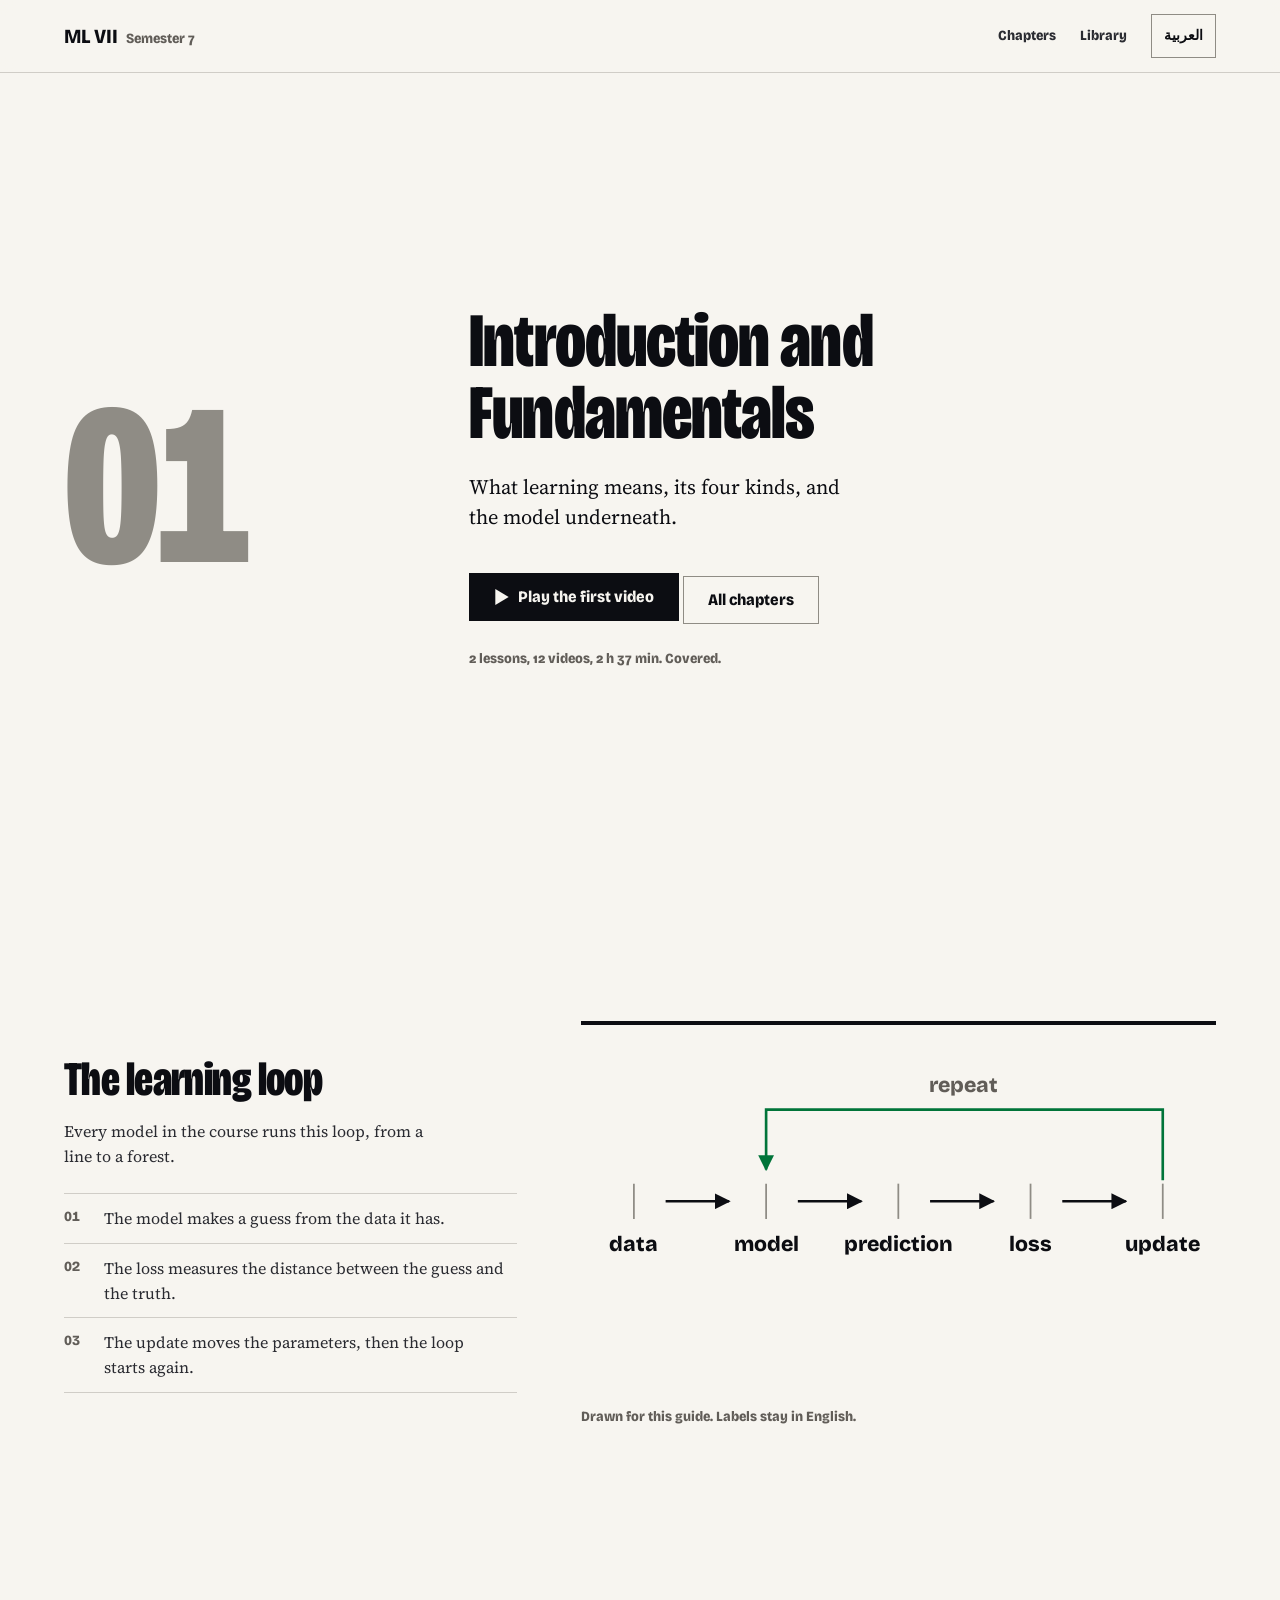
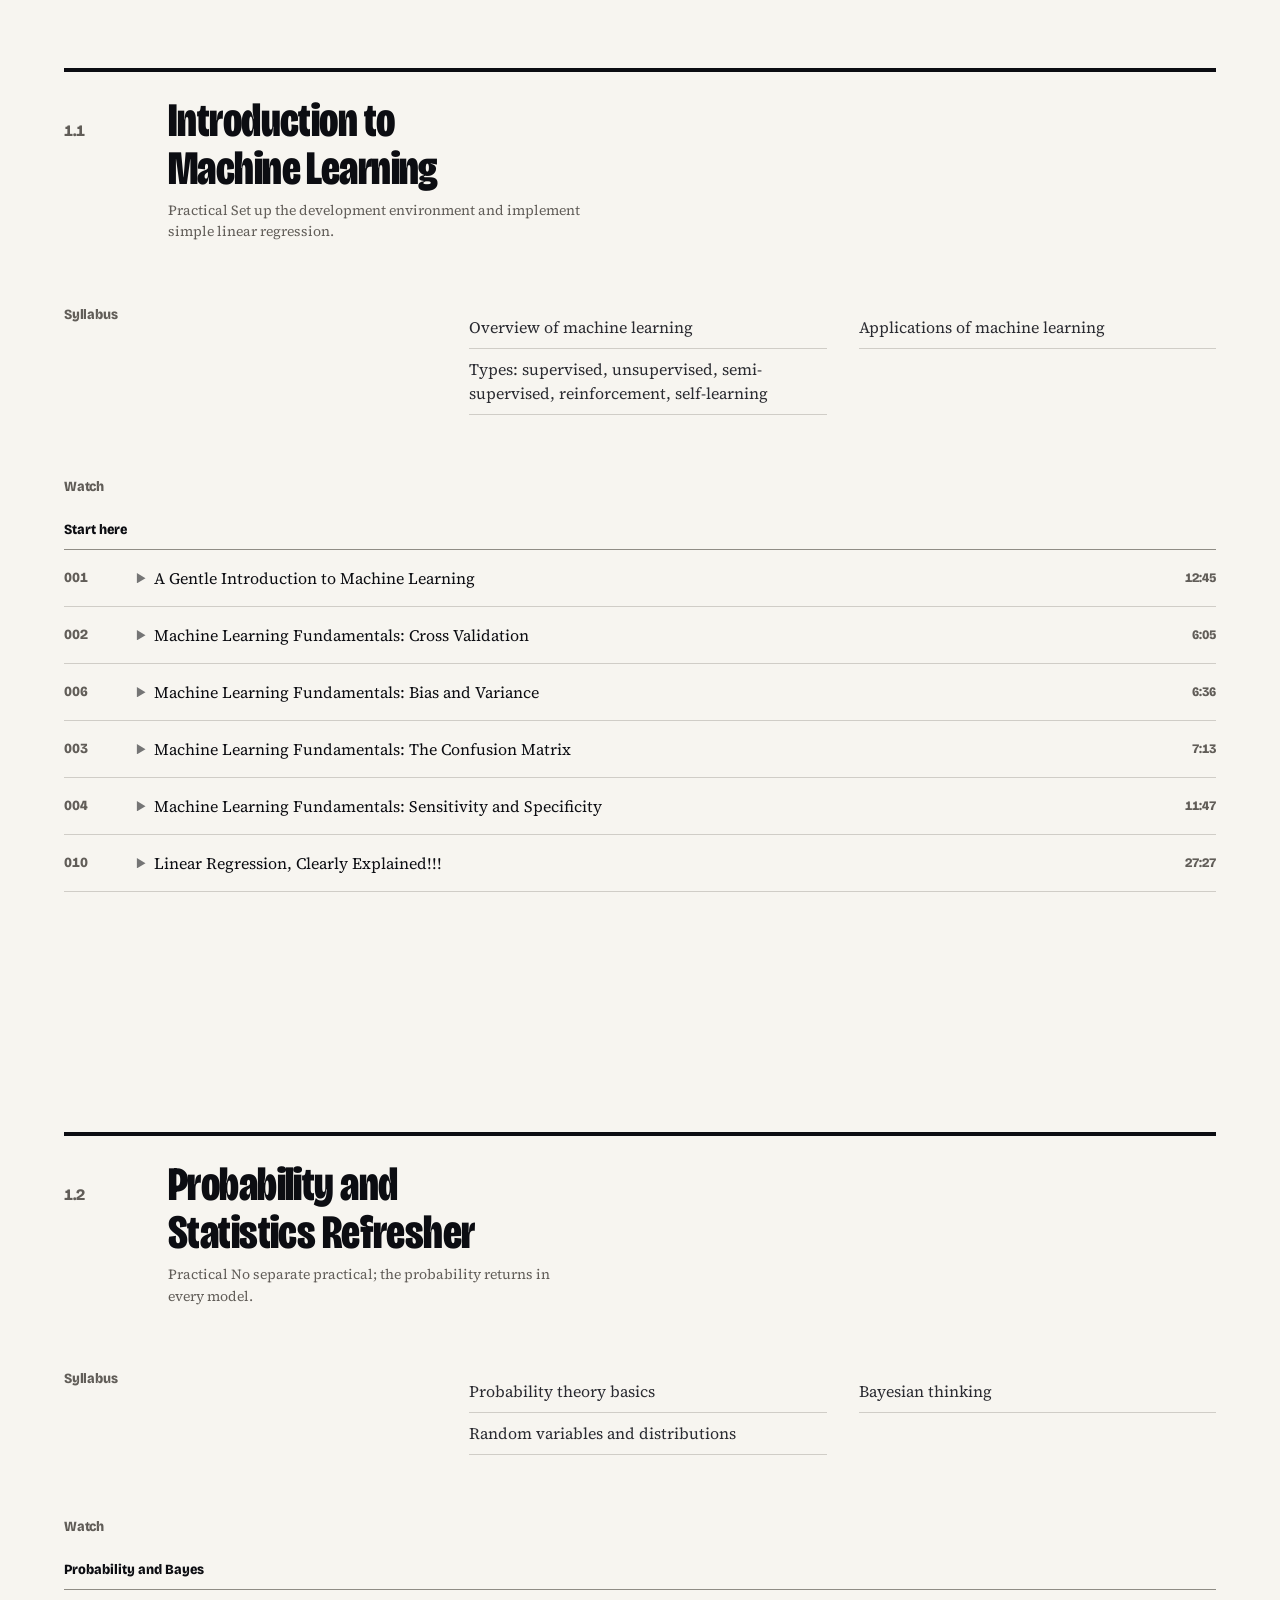
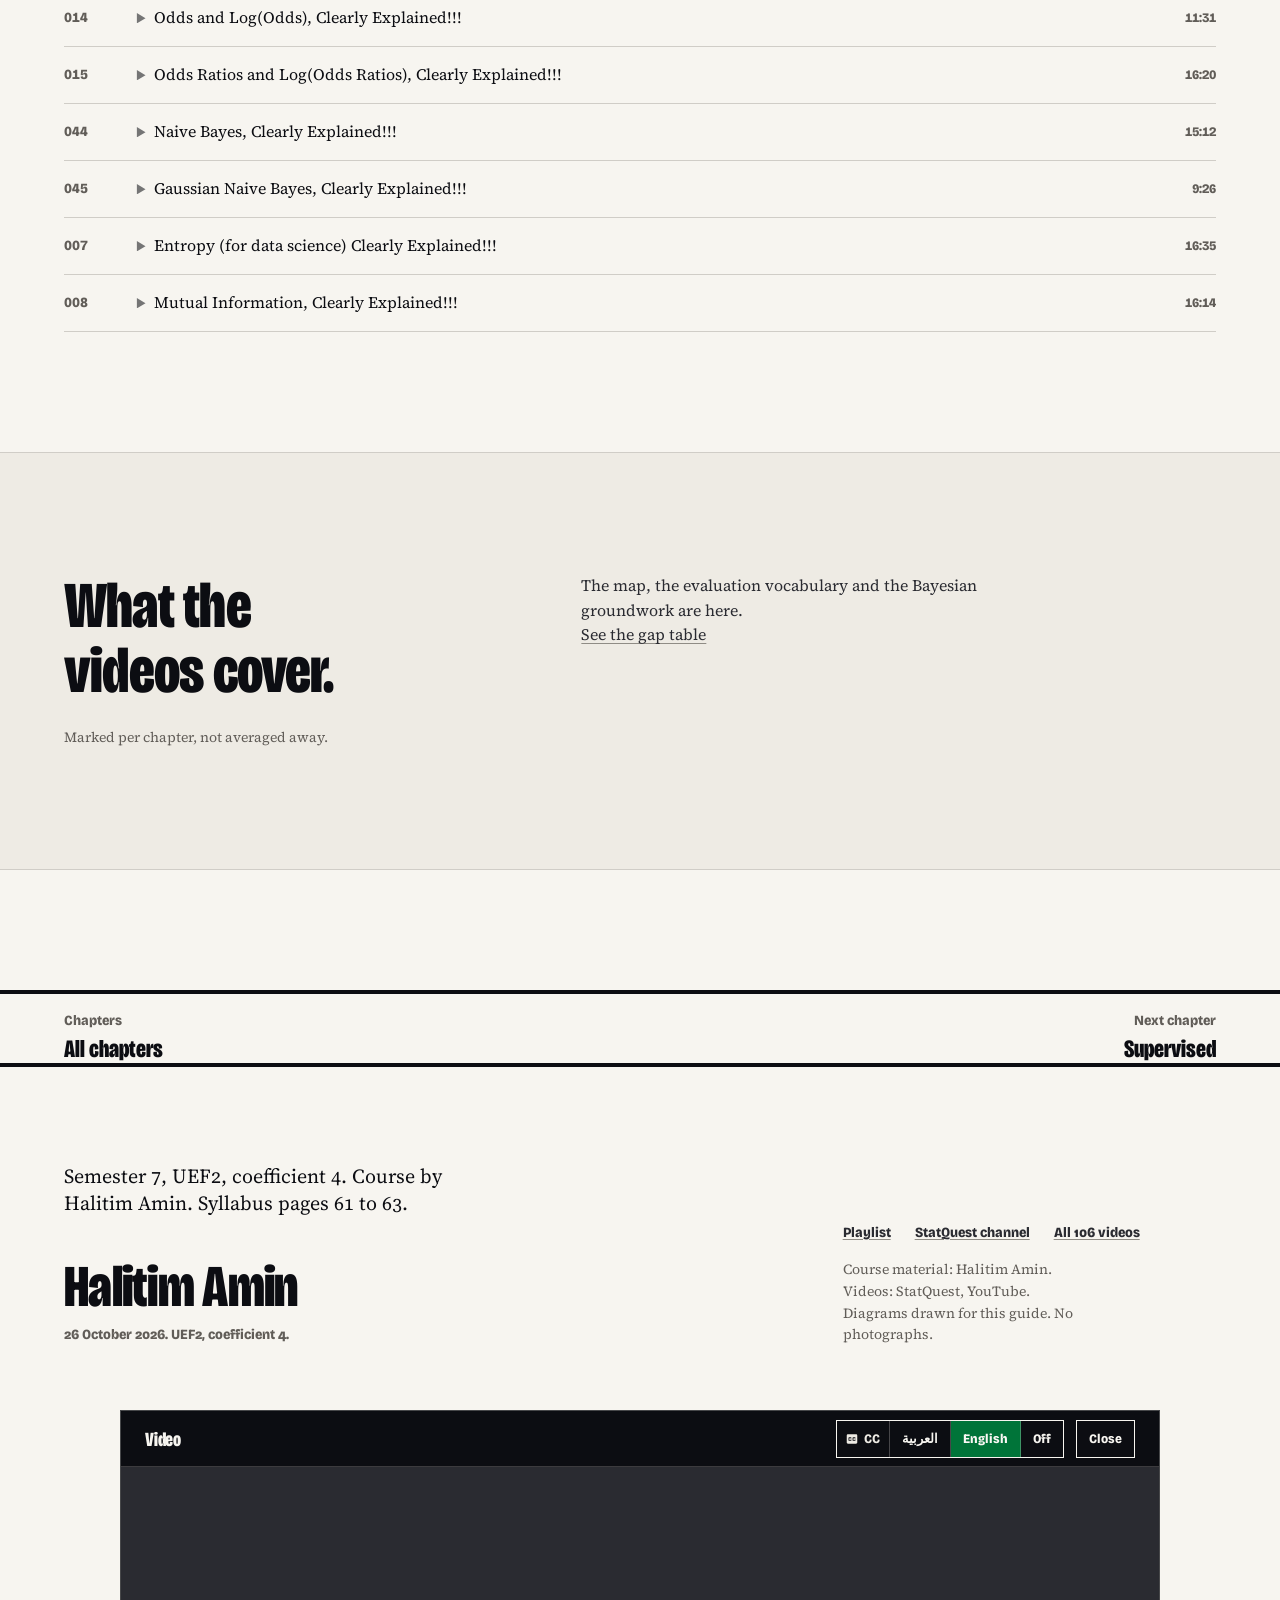
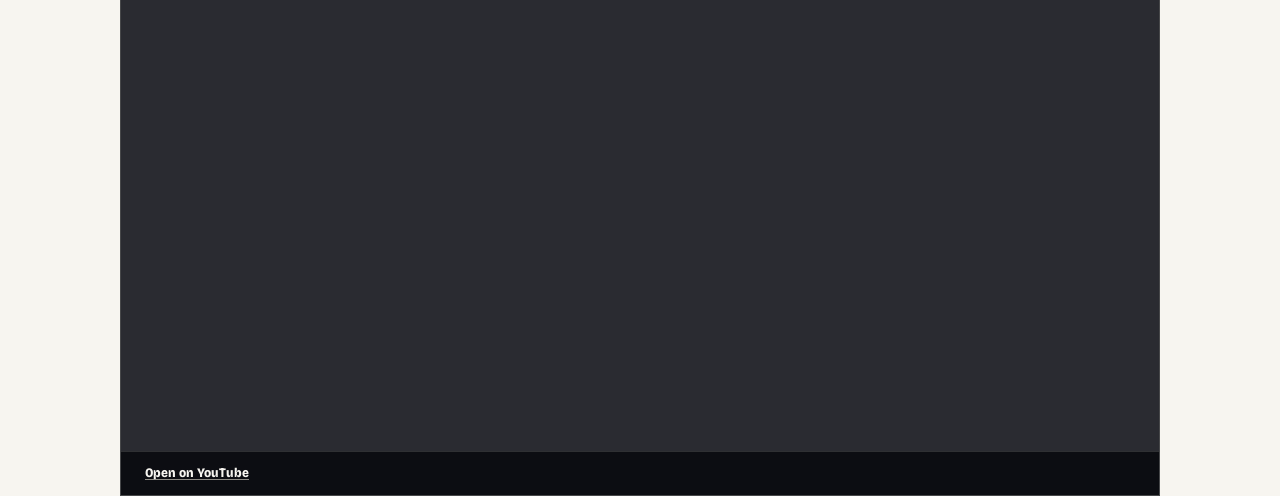
==== commit a95889f0: "Add Arabic and English caption switching to video player and refine modal styling" ====
--- a/chapter-1.html
+++ b/chapter-1.html
@@ -254,7 +254,18 @@
   <dialog class="player" id="player" aria-labelledby="player-title">
     <div class="player__bar">
       <h2 id="player-title">Video</h2>
-      <form method="dialog"><button class="player__close" type="submit" data-ar="إغلاق">Close</button></form>
+      <div class="player__actions">
+        <div class="player__captions" role="group" aria-label="Caption language" data-ar-aria="لغة الترجمة المصاحبة">
+          <span class="player__captions-label">
+            <svg viewBox="0 0 24 24" width="14" height="14" aria-hidden="true" focusable="false"><path d="M19 4H5c-1.11 0-2 .9-2 2v12c0 1.1.89 2 2 2h14c1.1 0 2-.9 2-2V6c0-1.1-.9-2-2-2zm-8 7H9.5v-.5h-2v3h2V13H11v1c0 .55-.45 1-1 1H7c-.55 0-1-.45-1-1v-4c0-.55.45-1 1-1h3c.55 0 1 .45 1 1v1zm7 0h-1.5v-.5h-2v3h2V13H18v1c0 .55-.45 1-1 1h-3c-.55 0-1-.45-1-1v-4c0-.55.45-1 1-1h3c.55 0 1 .45 1 1v1z"/></svg>
+            <span class="captions-text" data-ar="الترجمة">CC</span>
+          </span>
+          <button type="button" class="caption-btn" data-caption-lang="ar" aria-pressed="false" data-ar="العربية">العربية</button>
+          <button type="button" class="caption-btn" data-caption-lang="en" aria-pressed="false" data-ar="الإنجليزية">English</button>
+          <button type="button" class="caption-btn" data-caption-lang="off" aria-pressed="false" data-ar="إيقاف">Off</button>
+        </div>
+        <form method="dialog"><button class="player__close" type="submit" data-ar="إغلاق">Close</button></form>
+      </div>
     </div>
     <div class="player__frame" id="player-frame"></div>
     <div class="player__foot">
--- a/assets/site.css
+++ b/assets/site.css
@@ -795,41 +795,172 @@
 
 /* ---------- dialog ---------- */
 .player {
-  width: min(94vw, 1080px);
+  width: min(94vw, calc((92dvh - 110px) * 16 / 9), 1040px);
   max-width: none;
-  max-height: 92dvh;
+  max-height: 94dvh;
   padding: 0;
-  border: 0;
+  border: var(--rule-hair) solid color-mix(in oklab, var(--color-paper) 25%, transparent);
+  border-radius: 0;
   background: var(--color-ink);
   color: var(--color-paper);
-  overflow: auto;
-}
+  overflow: hidden !important;
+  display: flex;
+  flex-direction: column;
+  scrollbar-width: none;
+}
+.player::-webkit-scrollbar { display: none; width: 0; height: 0; }
 .player::backdrop { background: color-mix(in oklab, var(--color-ink) 84%, transparent); }
 body.is-playing { overflow: hidden; }
-.player__bar { display: flex; align-items: flex-start; justify-content: space-between; gap: var(--space-md); padding: var(--space-md) var(--space-lg); border-bottom: var(--rule-hair) solid color-mix(in oklab, var(--color-paper) 20%, transparent); }
-.player__bar h2 { color: var(--color-paper); font-size: var(--text-xl); line-height: 1.1; max-width: 28ch; }
+.player__bar {
+  display: flex;
+  align-items: center;
+  justify-content: space-between;
+  gap: var(--space-md);
+  padding: var(--space-xs) var(--space-lg);
+  min-height: 56px;
+  border-bottom: var(--rule-hair) solid color-mix(in oklab, var(--color-paper) 20%, transparent);
+  flex-shrink: 0;
+}
+.player__bar h2 {
+  color: var(--color-paper);
+  font-size: var(--text-lg);
+  line-height: 1.2;
+  margin: 0;
+  overflow: hidden;
+  text-overflow: ellipsis;
+  white-space: nowrap;
+}
+.player__actions {
+  display: flex;
+  align-items: center;
+  gap: var(--space-sm);
+  flex-shrink: 0;
+}
+.player__captions {
+  display: inline-flex;
+  align-items: stretch;
+  border: var(--rule-hair) solid var(--color-paper);
+  background: transparent;
+  height: 38px;
+  box-sizing: border-box;
+}
+.player__captions-label {
+  display: inline-flex;
+  align-items: center;
+  gap: 5px;
+  padding: 0 var(--space-xs);
+  color: var(--color-paper-2);
+  font-family: var(--font-display);
+  font-variation-settings: var(--label-settings);
+  font-weight: 800;
+  font-size: var(--text-xs);
+  letter-spacing: 0.04em;
+  border-inline-end: var(--rule-hair) solid color-mix(in oklab, var(--color-paper) 25%, transparent);
+  user-select: none;
+}
+.player__captions-label svg {
+  width: 14px;
+  height: 14px;
+  fill: currentColor;
+  flex-shrink: 0;
+}
+.caption-btn {
+  appearance: none;
+  -webkit-appearance: none;
+  display: inline-flex;
+  align-items: center;
+  justify-content: center;
+  height: 100%;
+  padding: 0 var(--space-sm);
+  background: transparent;
+  color: var(--color-paper);
+  border: 0;
+  border-inline-end: var(--rule-hair) solid color-mix(in oklab, var(--color-paper) 25%, transparent);
+  border-radius: 0;
+  cursor: pointer;
+  font-family: var(--font-display);
+  font-variation-settings: var(--label-settings);
+  font-size: var(--text-xs);
+  font-weight: 800;
+  white-space: nowrap;
+  outline: none;
+  transition: background var(--dur-micro) var(--ease-out), color var(--dur-micro) var(--ease-out);
+}
+.caption-btn:last-child {
+  border-inline-end: 0;
+}
+.caption-btn:hover {
+  background: color-mix(in oklab, var(--color-paper) 15%, transparent);
+  color: var(--color-paper);
+}
+.caption-btn.is-active,
+.caption-btn[aria-pressed="true"] {
+  background: var(--color-accent);
+  color: var(--color-accent-ink);
+  font-weight: 800;
+}
+html[lang="ar"] .caption-btn {
+  font-family: var(--font-arabic);
+  font-weight: 700;
+}
+html[lang="ar"] .player__captions-label {
+  font-family: var(--font-arabic);
+}
 .player__close {
   display: inline-flex;
   align-items: center;
-  gap: var(--space-xs);
-  min-height: 44px;
+  justify-content: center;
+  height: 38px;
+  min-height: 38px;
   padding: 0 var(--space-sm);
   border: var(--rule-hair) solid var(--color-paper);
+  border-radius: 0;
   background: transparent;
   color: var(--color-paper);
   font-family: var(--font-display);
   font-variation-settings: var(--label-settings);
   font-weight: 800;
-  font-size: var(--text-sm);
+  font-size: var(--text-xs);
   cursor: pointer;
   white-space: nowrap;
+  outline: none;
+  transition: border-color var(--dur-micro) var(--ease-out), color var(--dur-micro) var(--ease-out);
 }
 .player__close:hover { color: var(--color-accent); border-color: var(--color-accent); }
-.player__frame { aspect-ratio: 16 / 9; background: var(--color-ink-2); }
+.player__frame {
+  aspect-ratio: 16 / 9;
+  background: var(--color-ink-2);
+  flex: 1 1 auto;
+  min-height: 0;
+}
 .player__frame iframe { width: 100%; height: 100%; border: 0; display: block; }
-.player__foot { display: flex; flex-wrap: wrap; align-items: baseline; justify-content: space-between; gap: var(--space-sm) var(--space-lg); padding: var(--space-md) var(--space-lg) var(--space-lg); }
-.player__note { max-width: 56ch; color: var(--color-paper-2); font-size: var(--text-md); }
-.player__foot a { color: var(--color-paper); font-family: var(--font-display); font-variation-settings: var(--label-settings); font-weight: 800; font-size: var(--text-sm); }
+.player__foot {
+  display: flex;
+  align-items: center;
+  justify-content: space-between;
+  gap: var(--space-md);
+  padding: var(--space-xs) var(--space-lg);
+  min-height: 44px;
+  flex-shrink: 0;
+  border-top: var(--rule-hair) solid color-mix(in oklab, var(--color-paper) 15%, transparent);
+}
+.player__note {
+  max-width: 60ch;
+  color: var(--color-paper-2);
+  font-size: var(--text-sm);
+  margin: 0;
+  overflow: hidden;
+  text-overflow: ellipsis;
+  white-space: nowrap;
+}
+.player__foot a {
+  color: var(--color-paper);
+  font-family: var(--font-display);
+  font-variation-settings: var(--label-settings);
+  font-weight: 800;
+  font-size: var(--text-xs);
+  white-space: nowrap;
+}
 .player__foot a:hover { color: var(--color-accent); }
 
 /* ---------- arabic ---------- */
@@ -939,10 +1070,16 @@
   .gaps__table td { padding: 0; border: 0; }
   .gaps__table td + td { margin-top: var(--space-xs); }
   .gaps__table td::before { content: attr(data-label) ": "; color: var(--color-muted); font-family: var(--font-display); font-variation-settings: var(--label-settings); font-weight: 800; font-size: var(--text-xs); }
-  .player { width: 100%; max-height: 100dvh; }
-  .player__bar { padding: var(--space-sm) var(--space-md); }
-  .player__bar h2 { font-size: var(--text-lg); }
-  .player__foot { padding: var(--space-md); }
+  .player { width: 100%; max-height: 100dvh; overflow: hidden !important; }
+  .player__bar { padding: var(--space-xs) var(--space-sm); flex-direction: row; align-items: center; justify-content: space-between; gap: var(--space-xs); min-height: 48px; }
+  .player__bar h2 { font-size: var(--text-md); max-width: 14ch; }
+  .player__actions { gap: var(--space-2xs); }
+  .player__captions { height: 32px; }
+  .player__captions-label { font-size: 0.7rem; padding: 0 var(--space-2xs); gap: 3px; }
+  .caption-btn { height: 100%; padding: 0 var(--space-2xs); font-size: 0.7rem; }
+  .player__close { height: 32px; min-height: 32px; padding: 0 var(--space-xs); font-size: 0.7rem; }
+  .player__foot { padding: var(--space-xs) var(--space-sm); min-height: 38px; }
+  .player__note { display: none; }
   .descent__control label { padding: var(--space-2xs) var(--space-xs); }
 }
 @media (max-width: 40rem) {
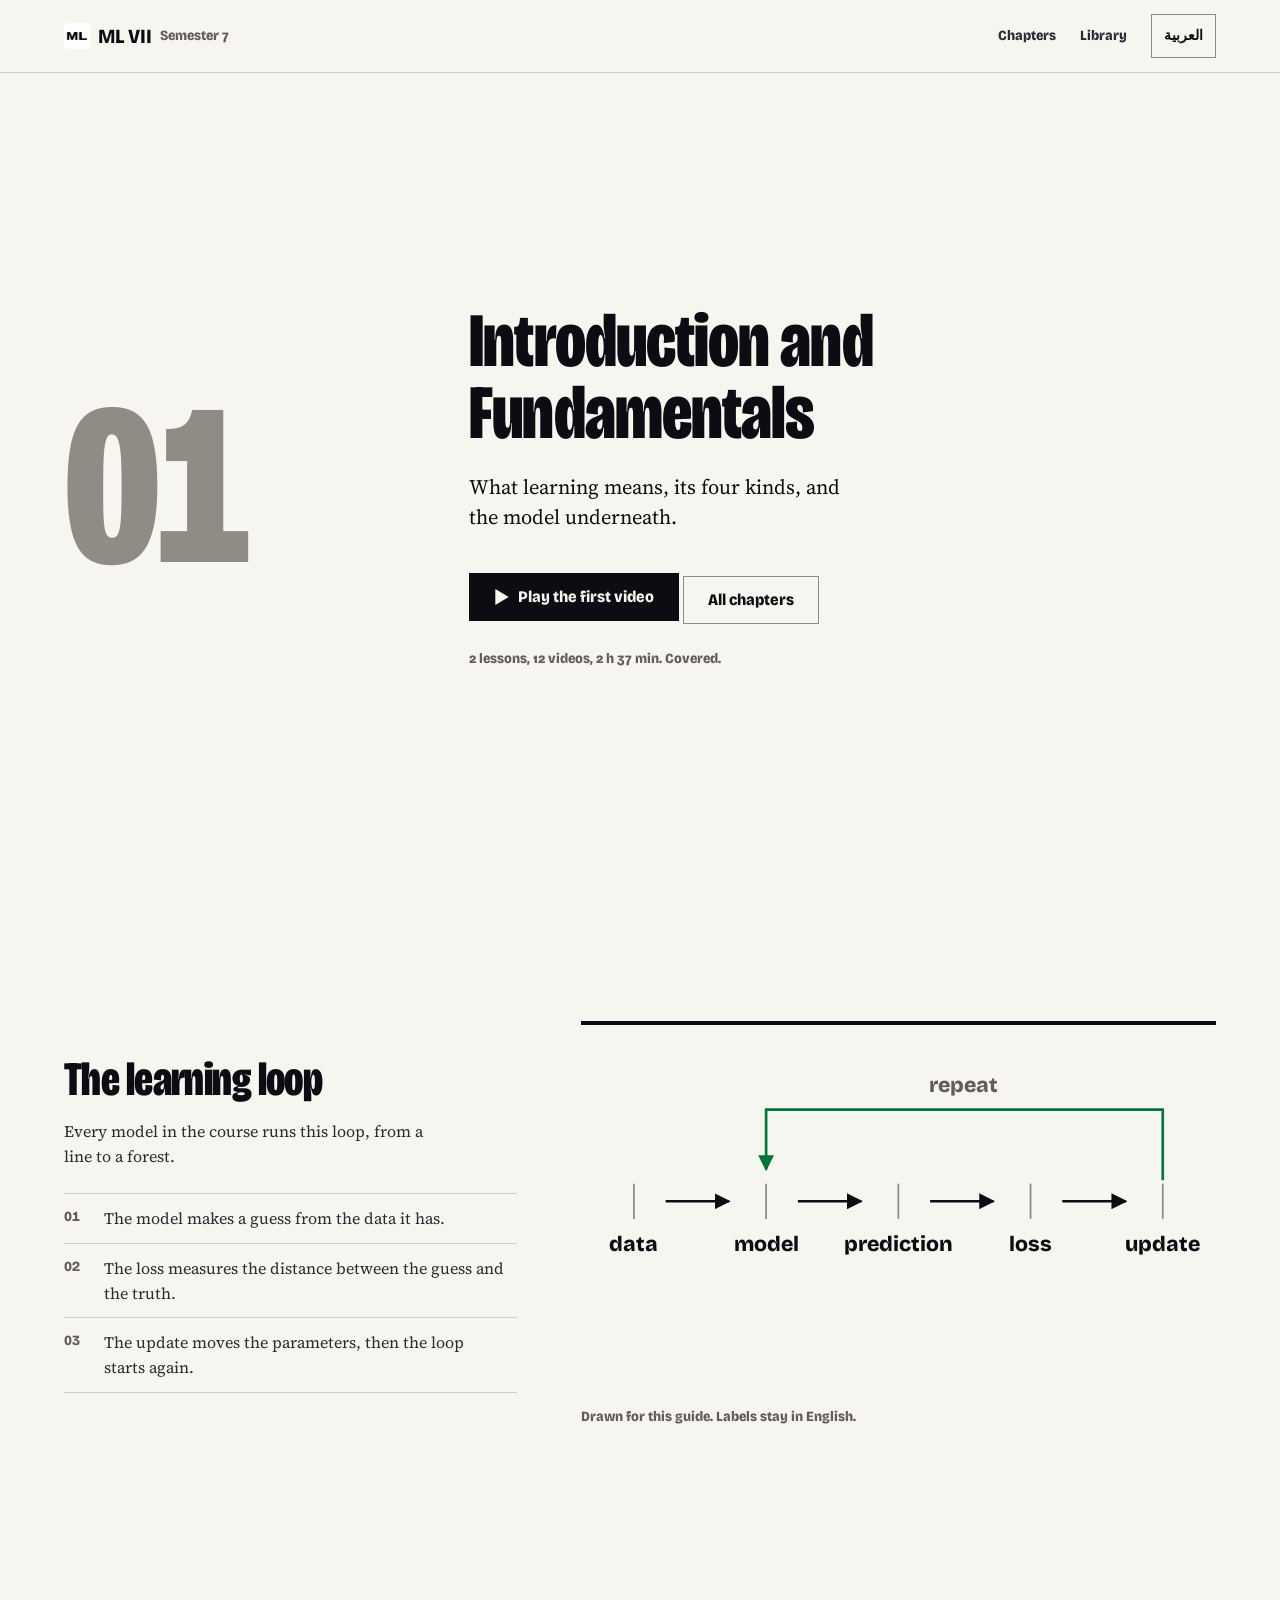
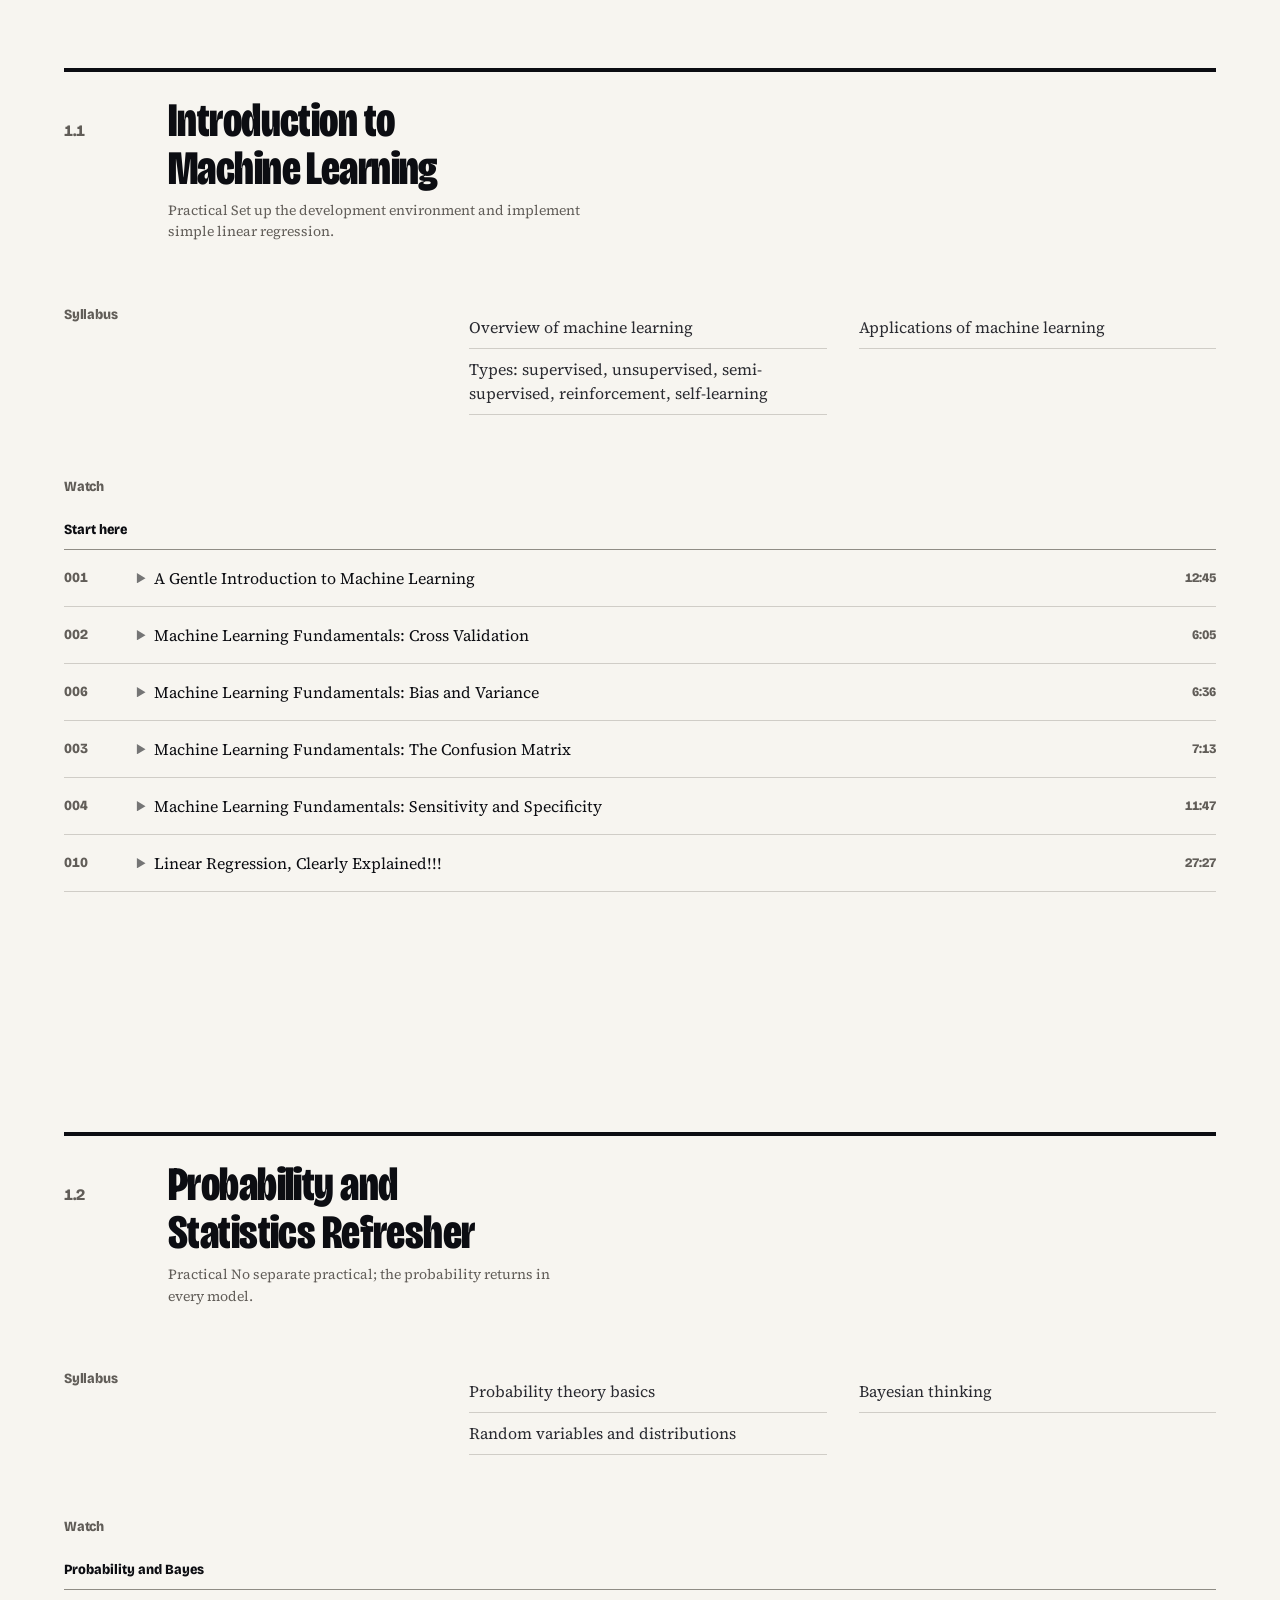
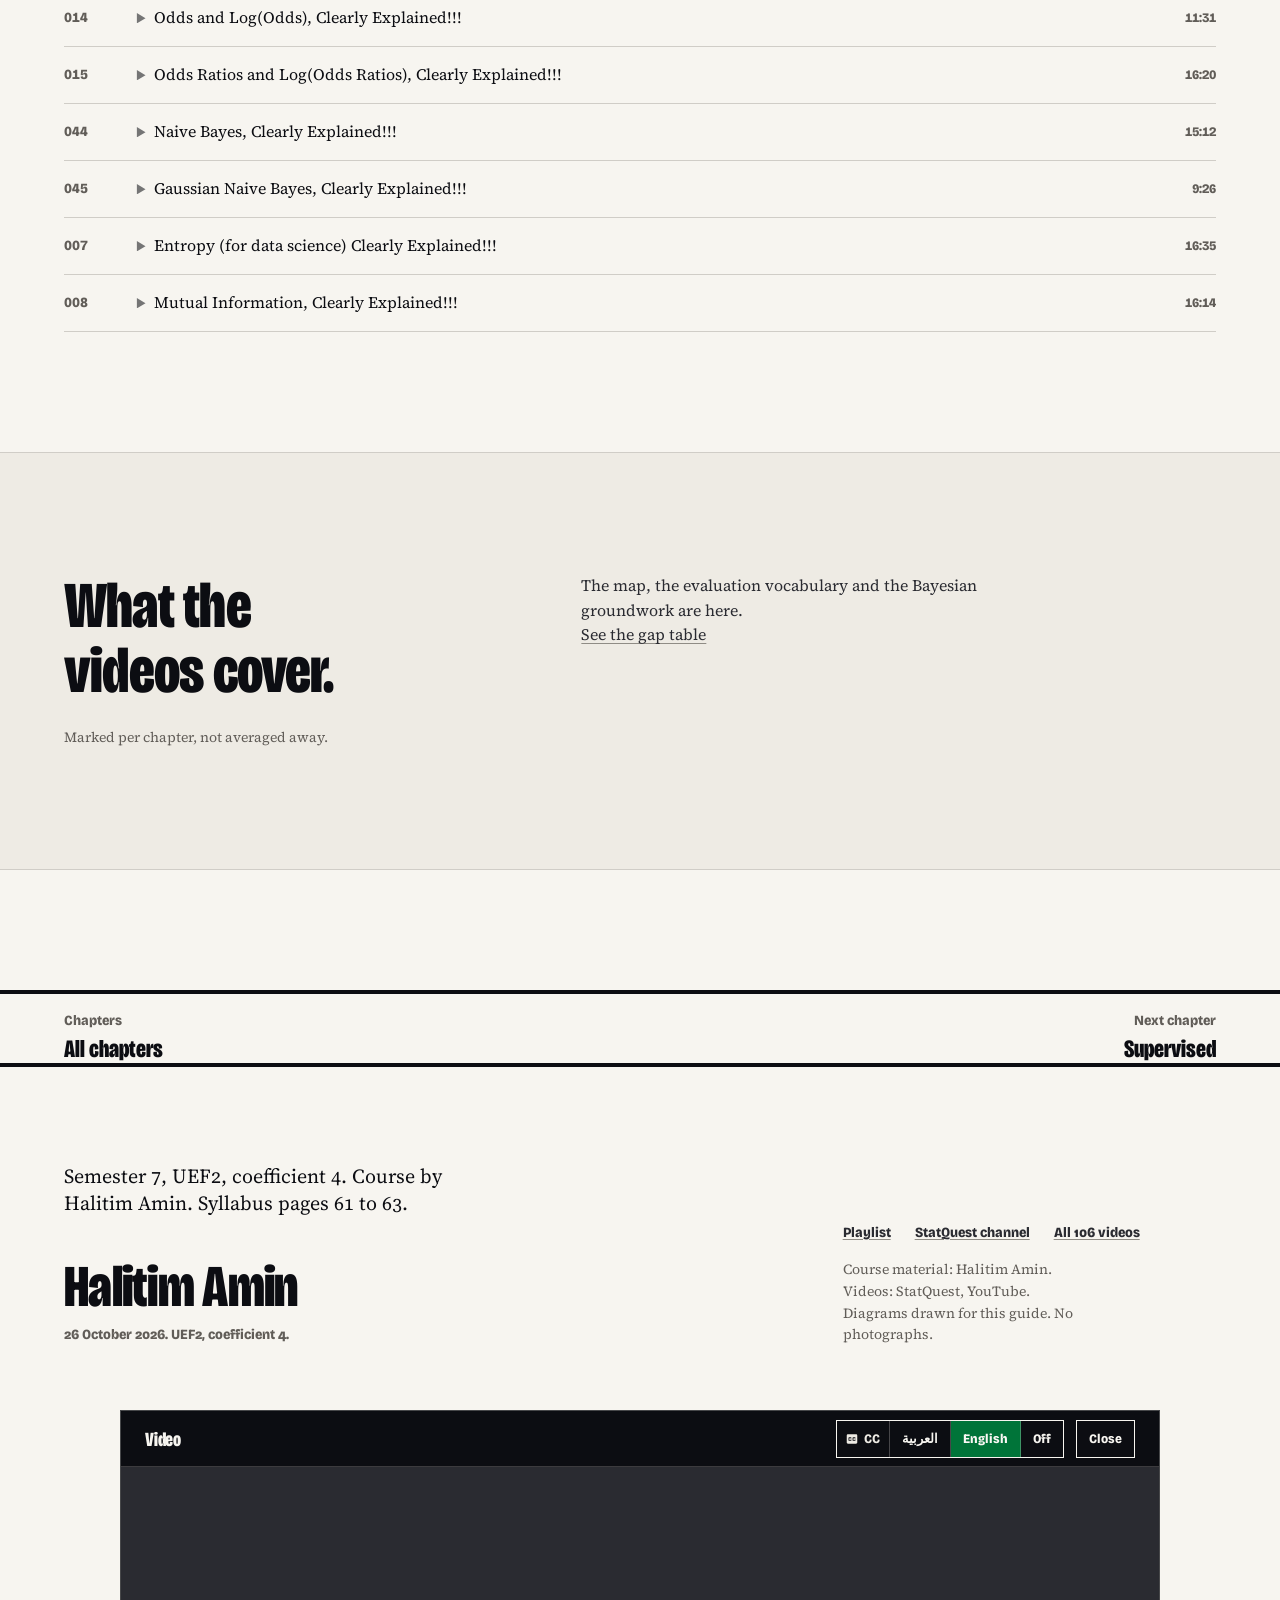
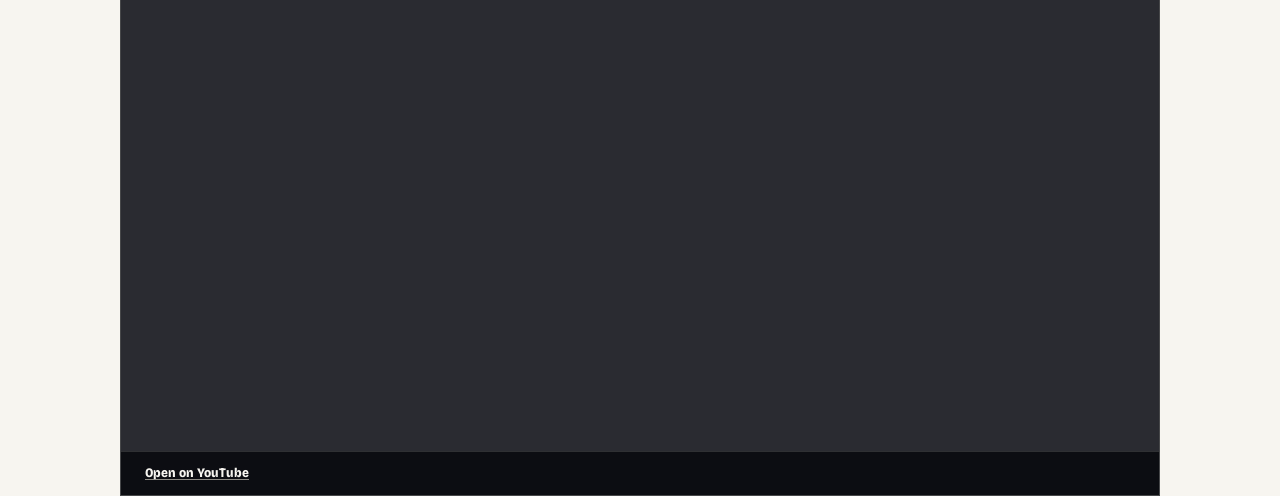
==== commit 9d7a7d73: "Update website logo and add custom ML favicons" ====
--- a/chapter-1.html
+++ b/chapter-1.html
@@ -6,9 +6,14 @@
   <title data-ar="الفصل 1، مقدمة وأساسيات · ML VII">Chapter 1, Introduction and Fundamentals · ML VII</title>
   <meta name="description" content="What learning means, its four kinds, and the model underneath. 12 videos mapped to this chapter." data-ar-content="ما معنى التعلّم، وأنواعه الأربعة، والنموذج الذي يقف في الأساس. 12 فيديو مرتبطة بهذا الفصل.">
   <meta name="author" content="Halitim Amin">
+  <link rel="icon" href="favicon.ico" sizes="any">
+  <link rel="icon" type="image/png" sizes="32x32" href="assets/favicon-32x32.png">
+  <link rel="icon" type="image/png" sizes="16x16" href="assets/favicon-16x16.png">
+  <link rel="apple-touch-icon" href="assets/apple-touch-icon.png">
   <meta property="og:type" content="website">
   <meta property="og:title" content="Chapter 1, Introduction and Fundamentals · ML VII" data-ar-content="الفصل 1، مقدمة وأساسيات · ML VII">
   <meta property="og:description" content="What learning means, its four kinds, and the model underneath. 12 videos mapped to this chapter." data-ar-content="ما معنى التعلّم، وأنواعه الأربعة، والنموذج الذي يقف في الأساس. 12 فيديو مرتبطة بهذا الفصل.">
+  <meta property="og:image" content="assets/logo.png">
   <meta property="og:locale" content="en_DZ">
   <script>
     (function(){var d=document.documentElement;d.classList.remove('no-js');d.classList.add('js');try{var l=localStorage.getItem('ml7-lang');if(l==='ar'){d.lang='ar';d.dir='rtl';}}catch(e){}})();
@@ -22,7 +27,10 @@
   <a class="skip" href="#main" data-ar="تجاوز إلى المحتوى">Skip to content</a>
   <header class="site-nav">
     <div class="container site-nav__inner">
-      <a class="wordmark" href="index.html">ML VII <span data-ar="السداسي 7" dir="auto">Semester 7</span></a>
+      <a class="wordmark" href="index.html">
+        <img class="wordmark__logo" src="assets/logo.png" alt="ML" width="28" height="28">
+        ML VII <span data-ar="السداسي 7" dir="auto">Semester 7</span>
+      </a>
       <nav class="site-nav__links" aria-label="Primary" data-ar-aria="التنقل الرئيسي">
         <a href="index.html#chapters" data-ar="الفصول">Chapters</a>
         <a href="library.html" data-ar="المكتبة">Library</a>
--- a/assets/site.css
+++ b/assets/site.css
@@ -83,13 +83,21 @@
 }
 .wordmark {
   display: inline-flex;
-  align-items: baseline;
+  align-items: center;
   gap: var(--space-xs);
   color: var(--color-ink);
   font-size: var(--text-lg);
   line-height: 1;
   text-decoration: none;
   white-space: nowrap;
+}
+.wordmark__logo {
+  width: 26px;
+  height: 26px;
+  object-fit: contain;
+  border-radius: 4px;
+  display: inline-block;
+  flex-shrink: 0;
 }
 .wordmark span { color: var(--color-muted); font-size: var(--text-sm); }
 .site-nav__links { display: flex; align-items: center; gap: var(--space-lg); }
@@ -1113,3 +1121,26 @@
   html { scroll-behavior: auto; }
   *, *::before, *::after { transition-duration: 0.01ms !important; animation-duration: 0.01ms !important; animation-iteration-count: 1 !important; }
 }
+
+/* ---------- hide Netlify badge & drawer overlay ---------- */
+iframe[src*="netlify"],
+iframe[src*="badge"],
+iframe[title*="Netlify" i],
+netlify-badge,
+netlify-drawer,
+[data-netlify-badge],
+[data-netlify-drawer],
+[id*="netlify-badge" i],
+[class*="netlify-badge" i],
+[id*="netlify_badge" i],
+div:has(> a[href*="netlify.com"]),
+div:has(> iframe[src*="netlify"]) {
+  display: none !important;
+  visibility: hidden !important;
+  opacity: 0 !important;
+  pointer-events: none !important;
+  width: 0 !important;
+  height: 0 !important;
+  position: absolute !important;
+  left: -9999px !important;
+}
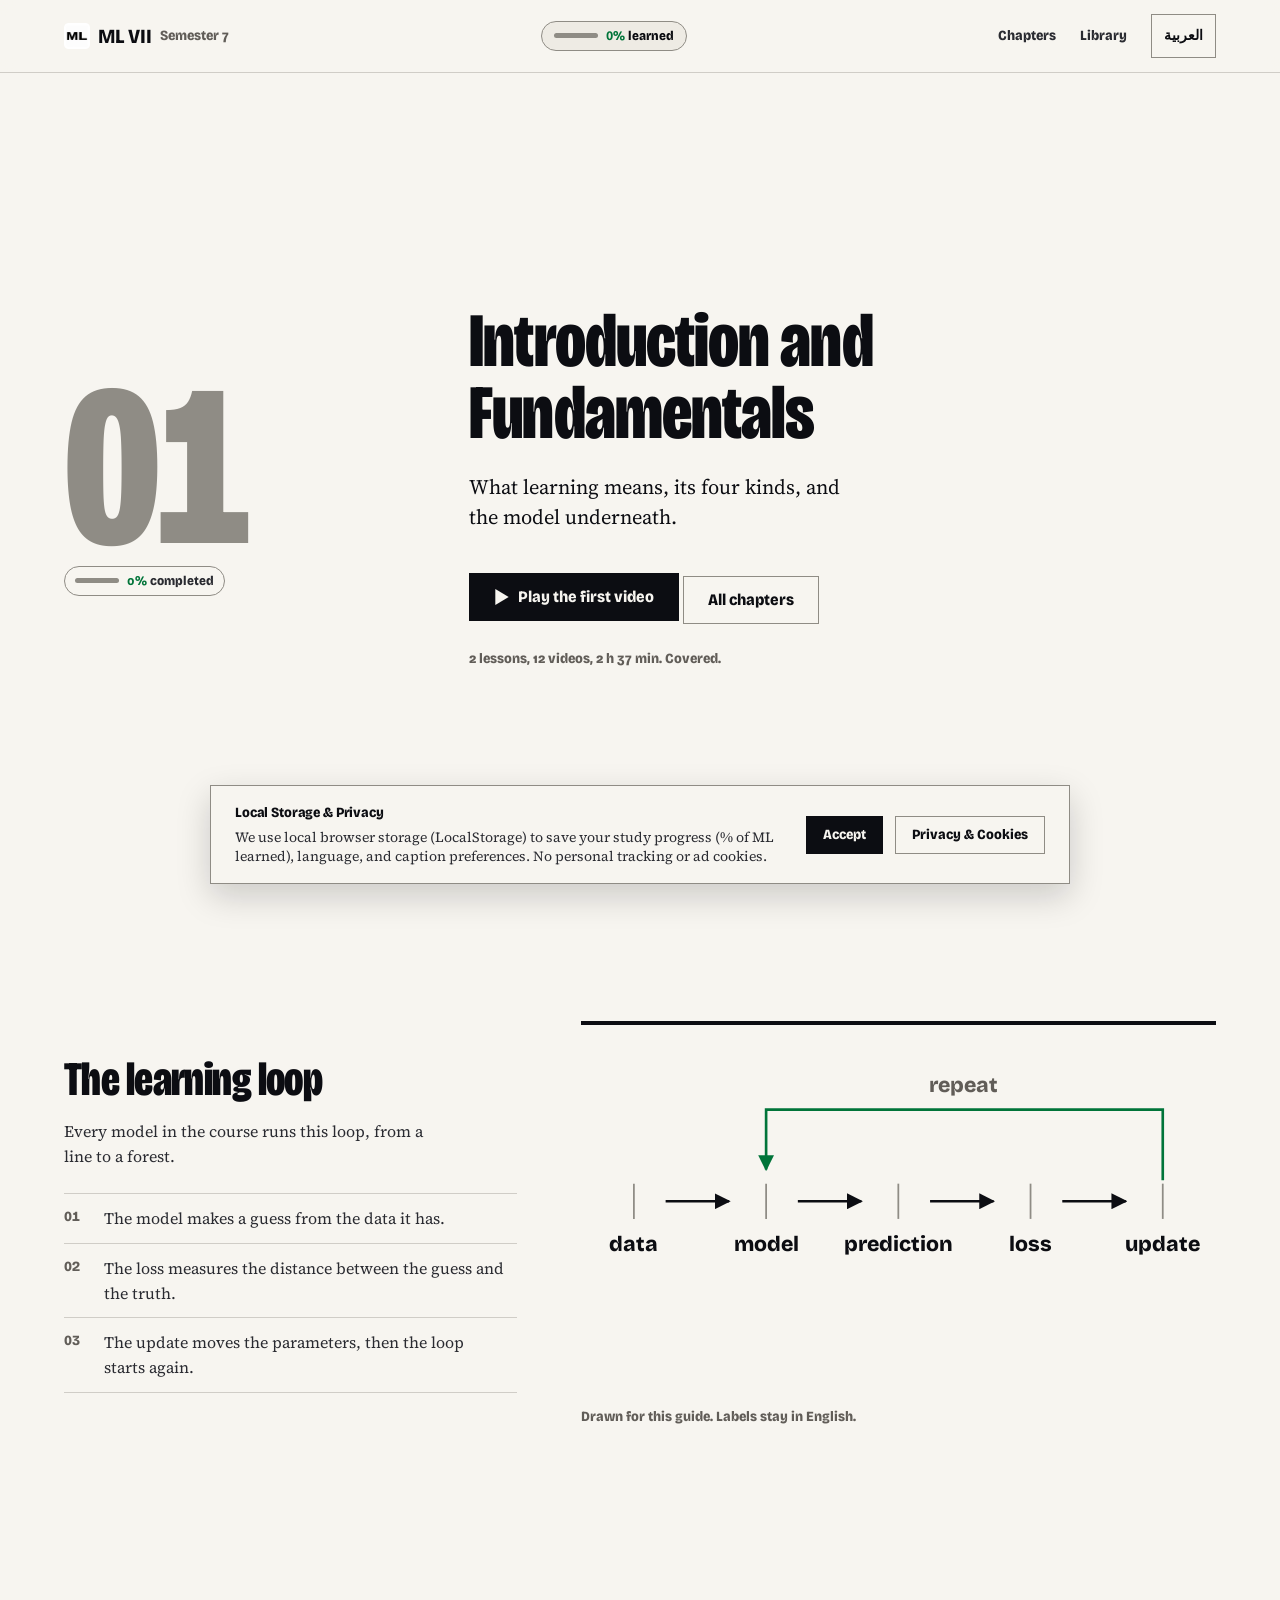
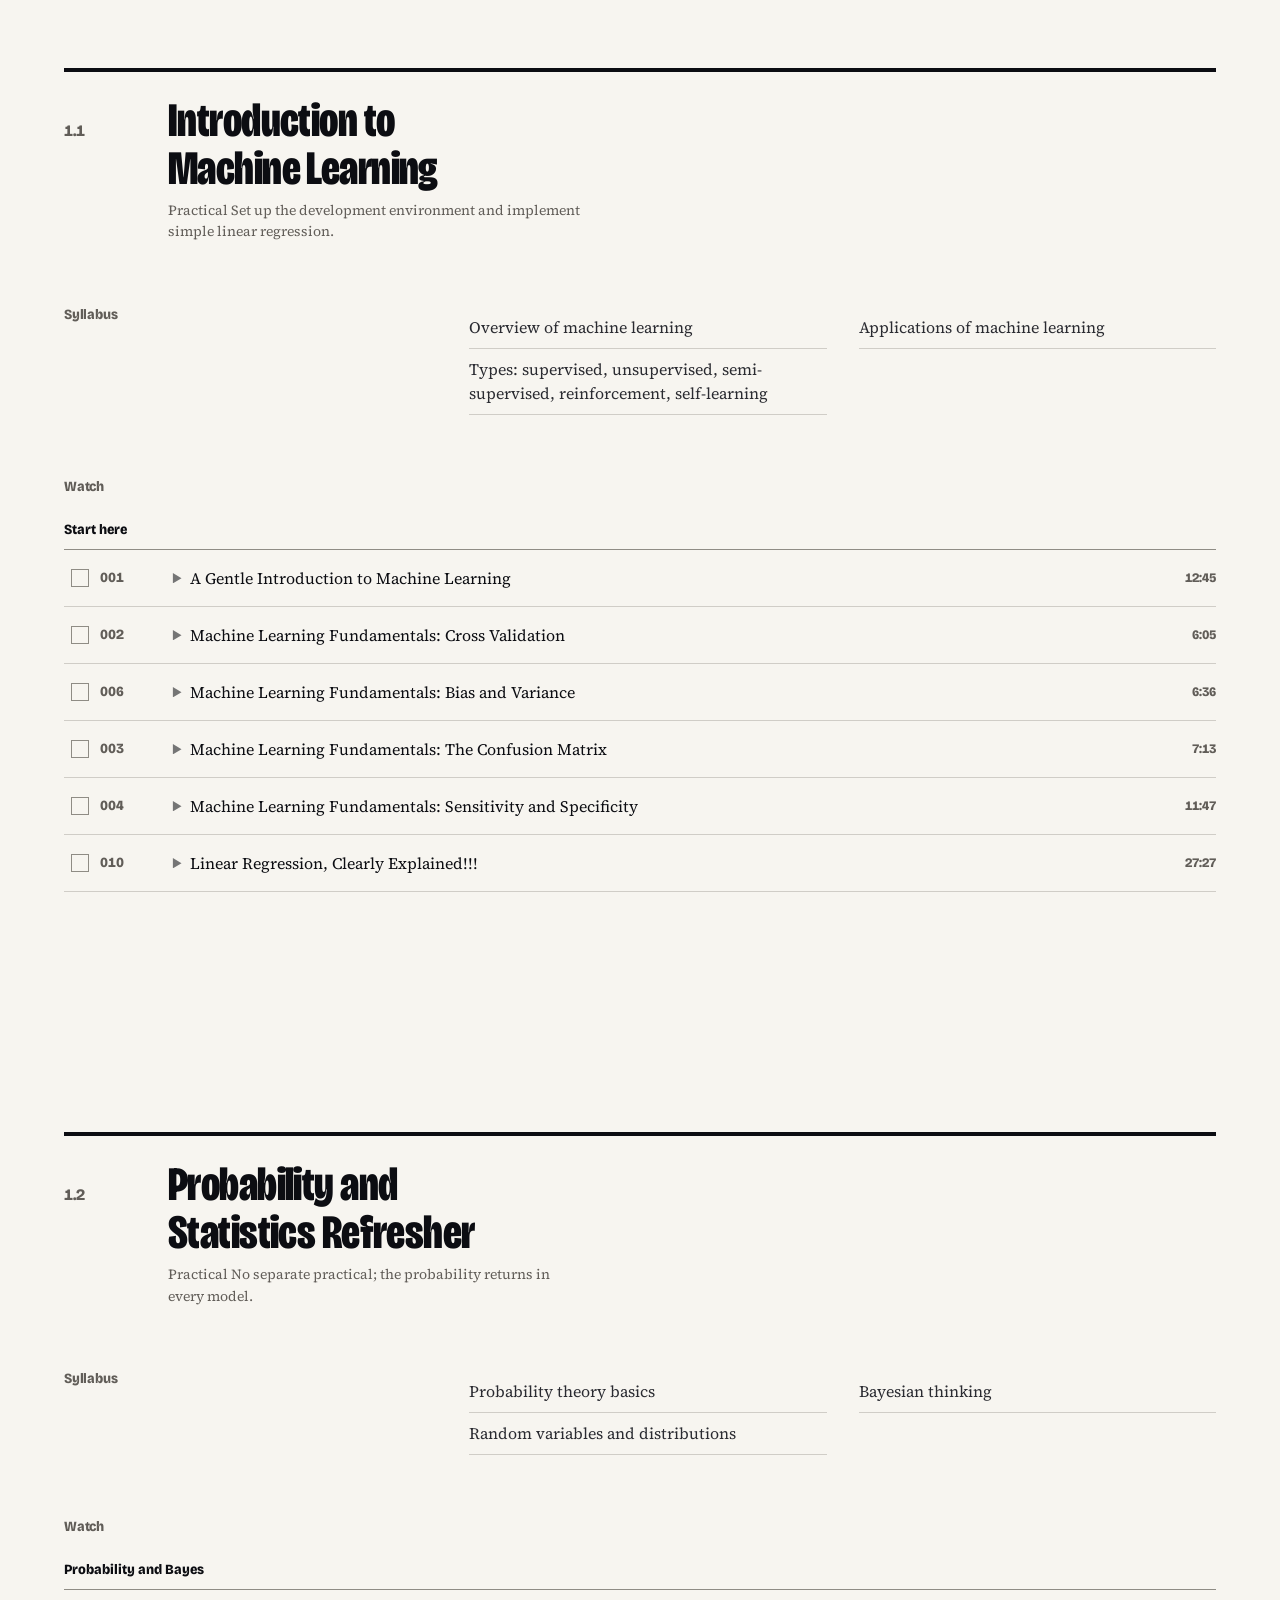
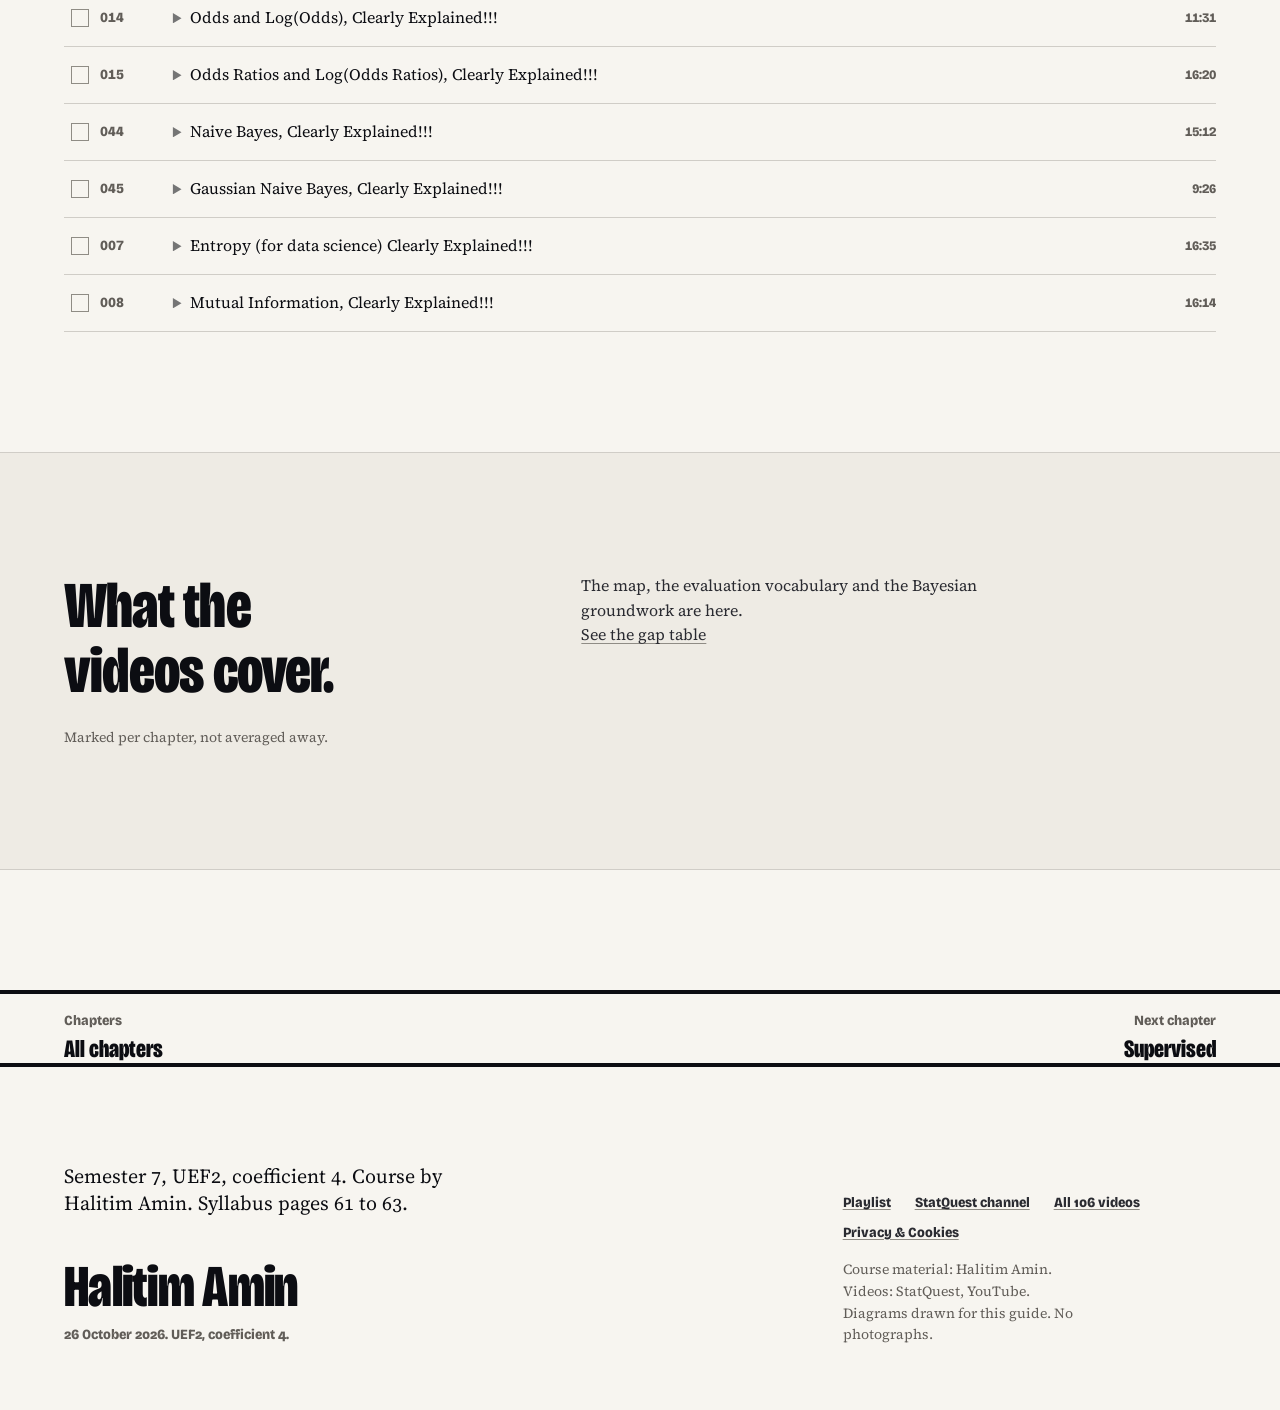
==== commit b5f0cd54: "feat: add privacy and cookies policy, consent banner with dua popup, and ML learning progress tracki" ====
--- a/chapter-1.html
+++ b/chapter-1.html
@@ -31,6 +31,10 @@
         <img class="wordmark__logo" src="assets/logo.png" alt="ML" width="28" height="28">
         ML VII <span data-ar="السداسي 7" dir="auto">Semester 7</span>
       </a>
+      <div class="nav__progress" id="nav-progress" title="Your overall ML learning progress" data-ar-title="نسبة تقدّمك العامة في تعلّم الآلة" aria-label="Learning progress" data-ar-aria="نسبة التعلّم">
+        <div class="nav__progress-track" aria-hidden="true"><div class="nav__progress-fill" id="nav-progress-fill" style="width: 0%;"></div></div>
+        <span class="nav__progress-text"><strong id="nav-progress-num">0%</strong> <span data-ar="مكتمل">learned</span></span>
+      </div>
       <nav class="site-nav__links" aria-label="Primary" data-ar-aria="التنقل الرئيسي">
         <a href="index.html#chapters" data-ar="الفصول">Chapters</a>
         <a href="library.html" data-ar="المكتبة">Library</a>
@@ -41,7 +45,13 @@
   <main id="main">
 <section class="chapter">
     <div class="container chapter__grid">
-      <span class="chapter__num" aria-hidden="true">01</span>
+      <div class="chapter__num-col">
+        <span class="chapter__num" aria-hidden="true">01</span>
+        <div class="chapter-progress-pill" data-chapter-pill="1">
+          <span class="chapter-progress-pill__bar"><span class="chapter-progress-pill__fill" data-chapter-fill="1" style="width: 0%;"></span></span>
+          <span class="chapter-progress-pill__text"><strong data-chapter-pct="1">0%</strong> <span data-ar="مكتمل">completed</span></span>
+        </div>
+      </div>
       <div class="chapter__copy">
         <h1 data-ar="مقدمة وأساسيات">Introduction and Fundamentals</h1>
         <p class="lead" data-ar="ما معنى التعلّم، وأنواعه الأربعة، والنموذج الذي يقف في الأساس.">What learning means, its four kinds, and the model underneath.</p>
@@ -130,36 +140,72 @@
 <div class="vgroup">
           <h4 data-ar="ابدأ من هنا">Start here</h4>
           <ul class="videos">
-<li><a class="video" href="https://www.youtube.com/watch?v=Gv9_4yMHFhI" data-video="1">
-            <span class="video__n">001</span>
-            <span class="video__title"><svg class="icon-play" viewBox="0 0 10 12" aria-hidden="true" focusable="false"><path d="M0 0 10 6 0 12Z"/></svg><span>A Gentle Introduction to Machine Learning</span></span>
-            <span class="video__time">12:45</span>
-          </a></li>
-<li><a class="video" href="https://www.youtube.com/watch?v=fSytzGwwBVw" data-video="2">
-            <span class="video__n">002</span>
-            <span class="video__title"><svg class="icon-play" viewBox="0 0 10 12" aria-hidden="true" focusable="false"><path d="M0 0 10 6 0 12Z"/></svg><span>Machine Learning Fundamentals: Cross Validation</span></span>
-            <span class="video__time">6:05</span>
-          </a></li>
-<li><a class="video" href="https://www.youtube.com/watch?v=EuBBz3bI-aA" data-video="6">
-            <span class="video__n">006</span>
-            <span class="video__title"><svg class="icon-play" viewBox="0 0 10 12" aria-hidden="true" focusable="false"><path d="M0 0 10 6 0 12Z"/></svg><span>Machine Learning Fundamentals: Bias and Variance</span></span>
-            <span class="video__time">6:36</span>
-          </a></li>
-<li><a class="video" href="https://www.youtube.com/watch?v=Kdsp6soqA7o" data-video="3">
-            <span class="video__n">003</span>
-            <span class="video__title"><svg class="icon-play" viewBox="0 0 10 12" aria-hidden="true" focusable="false"><path d="M0 0 10 6 0 12Z"/></svg><span>Machine Learning Fundamentals: The Confusion Matrix</span></span>
-            <span class="video__time">7:13</span>
-          </a></li>
-<li><a class="video" href="https://www.youtube.com/watch?v=vP06aMoz4v8" data-video="4">
-            <span class="video__n">004</span>
-            <span class="video__title"><svg class="icon-play" viewBox="0 0 10 12" aria-hidden="true" focusable="false"><path d="M0 0 10 6 0 12Z"/></svg><span>Machine Learning Fundamentals: Sensitivity and Specificity</span></span>
-            <span class="video__time">11:47</span>
-          </a></li>
-<li><a class="video" href="https://www.youtube.com/watch?v=7ArmBVF2dCs" data-video="10">
-            <span class="video__n">010</span>
-            <span class="video__title"><svg class="icon-play" viewBox="0 0 10 12" aria-hidden="true" focusable="false"><path d="M0 0 10 6 0 12Z"/></svg><span>Linear Regression, Clearly Explained!!!</span></span>
-            <span class="video__time">27:27</span>
-          </a></li>
+<li class="video-row" data-n="1">
+            <label class="watch">
+              <input type="checkbox" data-watch="1" aria-label="Mark A Gentle Introduction to Machine Learning as watched" data-ar-aria="علّم A Gentle Introduction to Machine Learning كمشاهد">
+              <span class="watch__box" aria-hidden="true"></span>
+            </label>
+            <a class="video" href="https://www.youtube.com/watch?v=Gv9_4yMHFhI" data-video="1">
+              <span class="video__n">001</span>
+              <span class="video__title"><svg class="icon-play" viewBox="0 0 10 12" aria-hidden="true" focusable="false"><path d="M0 0 10 6 0 12Z"/></svg><span>A Gentle Introduction to Machine Learning</span></span>
+              <span class="video__time">12:45</span>
+            </a>
+          </li>
+<li class="video-row" data-n="2">
+            <label class="watch">
+              <input type="checkbox" data-watch="2" aria-label="Mark Machine Learning Fundamentals: Cross Validation as watched" data-ar-aria="علّم Machine Learning Fundamentals: Cross Validation كمشاهد">
+              <span class="watch__box" aria-hidden="true"></span>
+            </label>
+            <a class="video" href="https://www.youtube.com/watch?v=fSytzGwwBVw" data-video="2">
+              <span class="video__n">002</span>
+              <span class="video__title"><svg class="icon-play" viewBox="0 0 10 12" aria-hidden="true" focusable="false"><path d="M0 0 10 6 0 12Z"/></svg><span>Machine Learning Fundamentals: Cross Validation</span></span>
+              <span class="video__time">6:05</span>
+            </a>
+          </li>
+<li class="video-row" data-n="6">
+            <label class="watch">
+              <input type="checkbox" data-watch="6" aria-label="Mark Machine Learning Fundamentals: Bias and Variance as watched" data-ar-aria="علّم Machine Learning Fundamentals: Bias and Variance كمشاهد">
+              <span class="watch__box" aria-hidden="true"></span>
+            </label>
+            <a class="video" href="https://www.youtube.com/watch?v=EuBBz3bI-aA" data-video="6">
+              <span class="video__n">006</span>
+              <span class="video__title"><svg class="icon-play" viewBox="0 0 10 12" aria-hidden="true" focusable="false"><path d="M0 0 10 6 0 12Z"/></svg><span>Machine Learning Fundamentals: Bias and Variance</span></span>
+              <span class="video__time">6:36</span>
+            </a>
+          </li>
+<li class="video-row" data-n="3">
+            <label class="watch">
+              <input type="checkbox" data-watch="3" aria-label="Mark Machine Learning Fundamentals: The Confusion Matrix as watched" data-ar-aria="علّم Machine Learning Fundamentals: The Confusion Matrix كمشاهد">
+              <span class="watch__box" aria-hidden="true"></span>
+            </label>
+            <a class="video" href="https://www.youtube.com/watch?v=Kdsp6soqA7o" data-video="3">
+              <span class="video__n">003</span>
+              <span class="video__title"><svg class="icon-play" viewBox="0 0 10 12" aria-hidden="true" focusable="false"><path d="M0 0 10 6 0 12Z"/></svg><span>Machine Learning Fundamentals: The Confusion Matrix</span></span>
+              <span class="video__time">7:13</span>
+            </a>
+          </li>
+<li class="video-row" data-n="4">
+            <label class="watch">
+              <input type="checkbox" data-watch="4" aria-label="Mark Machine Learning Fundamentals: Sensitivity and Specificity as watched" data-ar-aria="علّم Machine Learning Fundamentals: Sensitivity and Specificity كمشاهد">
+              <span class="watch__box" aria-hidden="true"></span>
+            </label>
+            <a class="video" href="https://www.youtube.com/watch?v=vP06aMoz4v8" data-video="4">
+              <span class="video__n">004</span>
+              <span class="video__title"><svg class="icon-play" viewBox="0 0 10 12" aria-hidden="true" focusable="false"><path d="M0 0 10 6 0 12Z"/></svg><span>Machine Learning Fundamentals: Sensitivity and Specificity</span></span>
+              <span class="video__time">11:47</span>
+            </a>
+          </li>
+<li class="video-row" data-n="10">
+            <label class="watch">
+              <input type="checkbox" data-watch="10" aria-label="Mark Linear Regression, Clearly Explained!!! as watched" data-ar-aria="علّم Linear Regression, Clearly Explained!!! كمشاهد">
+              <span class="watch__box" aria-hidden="true"></span>
+            </label>
+            <a class="video" href="https://www.youtube.com/watch?v=7ArmBVF2dCs" data-video="10">
+              <span class="video__n">010</span>
+              <span class="video__title"><svg class="icon-play" viewBox="0 0 10 12" aria-hidden="true" focusable="false"><path d="M0 0 10 6 0 12Z"/></svg><span>Linear Regression, Clearly Explained!!!</span></span>
+              <span class="video__time">27:27</span>
+            </a>
+          </li>
           </ul>
         </div>
 
@@ -186,36 +232,72 @@
 <div class="vgroup">
           <h4 data-ar="الاحتمال وبايز">Probability and Bayes</h4>
           <ul class="videos">
-<li><a class="video" href="https://www.youtube.com/watch?v=ARfXDSkQf1Y" data-video="14">
-            <span class="video__n">014</span>
-            <span class="video__title"><svg class="icon-play" viewBox="0 0 10 12" aria-hidden="true" focusable="false"><path d="M0 0 10 6 0 12Z"/></svg><span>Odds and Log(Odds), Clearly Explained!!!</span></span>
-            <span class="video__time">11:31</span>
-          </a></li>
-<li><a class="video" href="https://www.youtube.com/watch?v=8nm0G-1uJzA" data-video="15">
-            <span class="video__n">015</span>
-            <span class="video__title"><svg class="icon-play" viewBox="0 0 10 12" aria-hidden="true" focusable="false"><path d="M0 0 10 6 0 12Z"/></svg><span>Odds Ratios and Log(Odds Ratios), Clearly Explained!!!</span></span>
-            <span class="video__time">16:20</span>
-          </a></li>
-<li><a class="video" href="https://www.youtube.com/watch?v=O2L2Uv9pdDA" data-video="44">
-            <span class="video__n">044</span>
-            <span class="video__title"><svg class="icon-play" viewBox="0 0 10 12" aria-hidden="true" focusable="false"><path d="M0 0 10 6 0 12Z"/></svg><span>Naive Bayes, Clearly Explained!!!</span></span>
-            <span class="video__time">15:12</span>
-          </a></li>
-<li><a class="video" href="https://www.youtube.com/watch?v=H3EjCKtlVog" data-video="45">
-            <span class="video__n">045</span>
-            <span class="video__title"><svg class="icon-play" viewBox="0 0 10 12" aria-hidden="true" focusable="false"><path d="M0 0 10 6 0 12Z"/></svg><span>Gaussian Naive Bayes, Clearly Explained!!!</span></span>
-            <span class="video__time">9:26</span>
-          </a></li>
-<li><a class="video" href="https://www.youtube.com/watch?v=YtebGVx-Fxw" data-video="7">
-            <span class="video__n">007</span>
-            <span class="video__title"><svg class="icon-play" viewBox="0 0 10 12" aria-hidden="true" focusable="false"><path d="M0 0 10 6 0 12Z"/></svg><span>Entropy (for data science) Clearly Explained!!!</span></span>
-            <span class="video__time">16:35</span>
-          </a></li>
-<li><a class="video" href="https://www.youtube.com/watch?v=eJIp_mgVLwE" data-video="8">
-            <span class="video__n">008</span>
-            <span class="video__title"><svg class="icon-play" viewBox="0 0 10 12" aria-hidden="true" focusable="false"><path d="M0 0 10 6 0 12Z"/></svg><span>Mutual Information, Clearly Explained!!!</span></span>
-            <span class="video__time">16:14</span>
-          </a></li>
+<li class="video-row" data-n="14">
+            <label class="watch">
+              <input type="checkbox" data-watch="14" aria-label="Mark Odds and Log(Odds), Clearly Explained!!! as watched" data-ar-aria="علّم Odds and Log(Odds), Clearly Explained!!! كمشاهد">
+              <span class="watch__box" aria-hidden="true"></span>
+            </label>
+            <a class="video" href="https://www.youtube.com/watch?v=ARfXDSkQf1Y" data-video="14">
+              <span class="video__n">014</span>
+              <span class="video__title"><svg class="icon-play" viewBox="0 0 10 12" aria-hidden="true" focusable="false"><path d="M0 0 10 6 0 12Z"/></svg><span>Odds and Log(Odds), Clearly Explained!!!</span></span>
+              <span class="video__time">11:31</span>
+            </a>
+          </li>
+<li class="video-row" data-n="15">
+            <label class="watch">
+              <input type="checkbox" data-watch="15" aria-label="Mark Odds Ratios and Log(Odds Ratios), Clearly Explained!!! as watched" data-ar-aria="علّم Odds Ratios and Log(Odds Ratios), Clearly Explained!!! كمشاهد">
+              <span class="watch__box" aria-hidden="true"></span>
+            </label>
+            <a class="video" href="https://www.youtube.com/watch?v=8nm0G-1uJzA" data-video="15">
+              <span class="video__n">015</span>
+              <span class="video__title"><svg class="icon-play" viewBox="0 0 10 12" aria-hidden="true" focusable="false"><path d="M0 0 10 6 0 12Z"/></svg><span>Odds Ratios and Log(Odds Ratios), Clearly Explained!!!</span></span>
+              <span class="video__time">16:20</span>
+            </a>
+          </li>
+<li class="video-row" data-n="44">
+            <label class="watch">
+              <input type="checkbox" data-watch="44" aria-label="Mark Naive Bayes, Clearly Explained!!! as watched" data-ar-aria="علّم Naive Bayes, Clearly Explained!!! كمشاهد">
+              <span class="watch__box" aria-hidden="true"></span>
+            </label>
+            <a class="video" href="https://www.youtube.com/watch?v=O2L2Uv9pdDA" data-video="44">
+              <span class="video__n">044</span>
+              <span class="video__title"><svg class="icon-play" viewBox="0 0 10 12" aria-hidden="true" focusable="false"><path d="M0 0 10 6 0 12Z"/></svg><span>Naive Bayes, Clearly Explained!!!</span></span>
+              <span class="video__time">15:12</span>
+            </a>
+          </li>
+<li class="video-row" data-n="45">
+            <label class="watch">
+              <input type="checkbox" data-watch="45" aria-label="Mark Gaussian Naive Bayes, Clearly Explained!!! as watched" data-ar-aria="علّم Gaussian Naive Bayes, Clearly Explained!!! كمشاهد">
+              <span class="watch__box" aria-hidden="true"></span>
+            </label>
+            <a class="video" href="https://www.youtube.com/watch?v=H3EjCKtlVog" data-video="45">
+              <span class="video__n">045</span>
+              <span class="video__title"><svg class="icon-play" viewBox="0 0 10 12" aria-hidden="true" focusable="false"><path d="M0 0 10 6 0 12Z"/></svg><span>Gaussian Naive Bayes, Clearly Explained!!!</span></span>
+              <span class="video__time">9:26</span>
+            </a>
+          </li>
+<li class="video-row" data-n="7">
+            <label class="watch">
+              <input type="checkbox" data-watch="7" aria-label="Mark Entropy (for data science) Clearly Explained!!! as watched" data-ar-aria="علّم Entropy (for data science) Clearly Explained!!! كمشاهد">
+              <span class="watch__box" aria-hidden="true"></span>
+            </label>
+            <a class="video" href="https://www.youtube.com/watch?v=YtebGVx-Fxw" data-video="7">
+              <span class="video__n">007</span>
+              <span class="video__title"><svg class="icon-play" viewBox="0 0 10 12" aria-hidden="true" focusable="false"><path d="M0 0 10 6 0 12Z"/></svg><span>Entropy (for data science) Clearly Explained!!!</span></span>
+              <span class="video__time">16:35</span>
+            </a>
+          </li>
+<li class="video-row" data-n="8">
+            <label class="watch">
+              <input type="checkbox" data-watch="8" aria-label="Mark Mutual Information, Clearly Explained!!! as watched" data-ar-aria="علّم Mutual Information, Clearly Explained!!! كمشاهد">
+              <span class="watch__box" aria-hidden="true"></span>
+            </label>
+            <a class="video" href="https://www.youtube.com/watch?v=eJIp_mgVLwE" data-video="8">
+              <span class="video__n">008</span>
+              <span class="video__title"><svg class="icon-play" viewBox="0 0 10 12" aria-hidden="true" focusable="false"><path d="M0 0 10 6 0 12Z"/></svg><span>Mutual Information, Clearly Explained!!!</span></span>
+              <span class="video__time">16:14</span>
+            </a>
+          </li>
           </ul>
         </div>
 
@@ -242,6 +324,34 @@
     </div>
   </nav>
   </main>
+  <aside class="cookie-banner" id="cookie-banner" hidden aria-label="Privacy and cookies" data-ar-aria="الخصوصية والتخزين المحلي">
+    <div class="cookie-banner__inner">
+      <div class="cookie-banner__content">
+        <p class="cookie-banner__title" data-ar="التخزين المحلي والخصوصية">Local Storage &amp; Privacy</p>
+        <p class="cookie-banner__text" data-ar="نستخدم التخزين المحلي (LocalStorage) في متصفحك لحفظ تقدمك الدراسي (% ما تعلمته في تعلّم الآلة)، وتفضيلات اللغة والترجمة. لا نجمع أي بيانات شخصية ولا نستخدم كوكيز إعلانية.">
+          We use local browser storage (LocalStorage) to save your study progress (% of ML learned), language, and caption preferences. No personal tracking or ad cookies.
+        </p>
+      </div>
+      <div class="cookie-banner__actions">
+        <button type="button" class="btn btn--primary btn--sm" id="cookie-accept" data-ar="قبول">Accept</button>
+        <a href="privacy.html" class="btn btn--quiet btn--sm" data-ar="الخصوصية وملفات تعريف الارتباط">Privacy &amp; Cookies</a>
+      </div>
+    </div>
+  </aside>
+  <dialog class="dua-dialog" id="dua-dialog" aria-labelledby="dua-text">
+    <div class="dua-dialog__inner">
+      <span class="dua-dialog__icon" aria-hidden="true">🤲</span>
+      <p class="dua-dialog__text" id="dua-text" data-ar="دعاء لنا بالخير، فدعاء في ظهر الغيب مستجاب">
+        دعاء لنا بالخير، فدعاء في ظهر الغيب مستجاب
+      </p>
+      <p class="dua-dialog__sub" data-ar="اللهم وفّق كل طالب علم ويسّر له أمره">
+        Keep us in your prayers, for a supplication in absence is answered.
+      </p>
+      <button type="button" class="btn btn--primary dua-dialog__btn" id="dua-close" data-ar="آمين يا رب">
+        آمين يا رب
+      </button>
+    </div>
+  </dialog>
   <footer class="letter letter--short" id="about">
     <div class="container letter__grid">
       <div>
@@ -254,6 +364,7 @@
           <a href="https://www.youtube.com/playlist?list=PLblh5JKOoLUICTaGLRoHQDuF_7q2GfuJF" target="_blank" rel="noopener" data-ar="قائمة التشغيل">Playlist</a>
           <a href="https://www.youtube.com/@statquest" target="_blank" rel="noopener" data-ar="قناة StatQuest">StatQuest channel</a>
           <a href="library.html" data-ar="كل الفيديوهات">All 106 videos</a>
+          <a href="privacy.html" data-ar="الخصوصية وملفات تعريف الارتباط">Privacy &amp; Cookies</a>
         </nav>
         <p class="letter__legal" data-ar="المقرر: Halitim Amin. الفيديوهات: StatQuest على يوتيوب. الرسوم مرسومة لهذا الدليل. لا صور فوتوغرافية.">Course material: Halitim Amin. Videos: StatQuest, YouTube. Diagrams drawn for this guide. No photographs.</p>
       </div>
@@ -263,6 +374,10 @@
     <div class="player__bar">
       <h2 id="player-title">Video</h2>
       <div class="player__actions">
+        <button type="button" class="player__watched-btn" id="player-mark-btn" aria-pressed="false" title="Mark video as finished" data-ar-title="علّم الفيديو كمنتهي">
+          <svg viewBox="0 0 16 16" width="13" height="13" aria-hidden="true" focusable="false"><path d="M13.5 3.5 6 11 2.5 7.5" fill="none" stroke="currentColor" stroke-width="2.2" stroke-linecap="round" stroke-linejoin="round"/></svg>
+          <span class="player__watched-text" data-ar="تمت المشاهدة">Mark as watched</span>
+        </button>
         <div class="player__captions" role="group" aria-label="Caption language" data-ar-aria="لغة الترجمة المصاحبة">
           <span class="player__captions-label">
             <svg viewBox="0 0 24 24" width="14" height="14" aria-hidden="true" focusable="false"><path d="M19 4H5c-1.11 0-2 .9-2 2v12c0 1.1.89 2 2 2h14c1.1 0 2-.9 2-2V6c0-1.1-.9-2-2-2zm-8 7H9.5v-.5h-2v3h2V13H11v1c0 .55-.45 1-1 1H7c-.55 0-1-.45-1-1v-4c0-.55.45-1 1-1h3c.55 0 1 .45 1 1v1zm7 0h-1.5v-.5h-2v3h2V13H18v1c0 .55-.45 1-1 1h-3c-.55 0-1-.45-1-1v-4c0-.55.45-1 1-1h3c.55 0 1 .45 1 1v1z"/></svg>
--- a/assets/site.css
+++ b/assets/site.css
@@ -802,6 +802,9 @@
 .extras__action { justify-self: end; }
 
 /* ---------- dialog ---------- */
+.player:not([open]) {
+  display: none !important;
+}
 .player {
   width: min(94vw, calc((92dvh - 110px) * 16 / 9), 1040px);
   max-width: none;
@@ -812,9 +815,14 @@
   background: var(--color-ink);
   color: var(--color-paper);
   overflow: hidden !important;
+  scrollbar-width: none;
+  position: fixed;
+  inset: 0;
+  margin: auto;
+}
+.player[open] {
   display: flex;
   flex-direction: column;
-  scrollbar-width: none;
 }
 .player::-webkit-scrollbar { display: none; width: 0; height: 0; }
 .player::backdrop { background: color-mix(in oklab, var(--color-ink) 84%, transparent); }
@@ -1144,3 +1152,294 @@
   position: absolute !important;
   left: -9999px !important;
 }
+
+/* ---------- learning progress & nav ---------- */
+.nav__progress {
+  display: inline-flex;
+  align-items: center;
+  gap: var(--space-xs);
+  padding: 4px 12px;
+  border: var(--rule-hair) solid var(--color-rule-2);
+  border-radius: 999px;
+  background: var(--color-paper-2);
+  font-family: var(--font-display);
+  font-variation-settings: var(--label-settings);
+  font-weight: 800;
+  font-size: var(--text-xs);
+  color: var(--color-ink);
+  cursor: pointer;
+  transition: border-color var(--dur-short) var(--ease-out), background var(--dur-short) var(--ease-out);
+}
+.nav__progress:hover {
+  border-color: var(--color-accent);
+  background: var(--color-paper);
+}
+.nav__progress-track {
+  width: 44px;
+  height: 5px;
+  background: var(--color-rule-2);
+  border-radius: 3px;
+  overflow: hidden;
+}
+.nav__progress-fill {
+  display: block;
+  height: 100%;
+  background: var(--color-accent);
+  border-radius: 3px;
+  transition: width 0.3s ease;
+}
+.nav__progress-text {
+  font-variant-numeric: tabular-nums;
+  white-space: nowrap;
+}
+.nav__progress-text strong {
+  color: var(--color-accent);
+}
+@media (max-width: 42rem) {
+  .nav__progress-track { display: none; }
+  .nav__progress { padding: 2px 8px; font-size: 0.7rem; }
+}
+
+/* ---------- chapter & lesson video rows with watch check ---------- */
+.video-row {
+  display: grid;
+  grid-template-columns: 2.25rem minmax(0, 1fr);
+  align-items: center;
+  border-bottom: var(--rule);
+}
+.video-row .watch {
+  width: 32px;
+  height: 32px;
+  margin-inline-start: 0;
+}
+.video-row .video {
+  border-bottom: 0;
+}
+.video-row.is-watched .video__title span {
+  color: var(--color-muted);
+}
+.video-row.is-watched .video__n {
+  color: var(--color-rule-2);
+}
+
+/* contents row badge */
+.contents__badge {
+  display: inline-block;
+  padding: 2px 8px;
+  border: var(--rule-hair) solid var(--color-rule-2);
+  border-radius: 999px;
+  font-family: var(--font-display);
+  font-variation-settings: var(--label-settings);
+  font-weight: 800;
+  font-size: var(--text-xs);
+  color: var(--color-muted);
+  font-variant-numeric: tabular-nums;
+  margin-inline-start: auto;
+}
+.contents__badge.is-started {
+  color: var(--color-accent);
+  border-color: var(--color-accent);
+  background: color-mix(in oklab, var(--color-accent) 8%, transparent);
+}
+.contents__badge.is-complete {
+  color: #15803d;
+  border-color: #15803d;
+  background: color-mix(in oklab, #15803d 10%, transparent);
+}
+
+/* chapter page hero progress pill */
+.chapter__num-col {
+  display: flex;
+  flex-direction: column;
+  gap: var(--space-xs);
+}
+.chapter-progress-pill {
+  display: inline-flex;
+  align-items: center;
+  gap: var(--space-xs);
+  padding: 4px 10px;
+  border: var(--rule-hair) solid var(--color-rule-2);
+  border-radius: 999px;
+  background: var(--color-paper);
+  font-family: var(--font-display);
+  font-variation-settings: var(--label-settings);
+  font-weight: 800;
+  font-size: var(--text-xs);
+  width: fit-content;
+}
+.chapter-progress-pill__bar {
+  width: 44px;
+  height: 5px;
+  background: var(--color-rule-2);
+  border-radius: 3px;
+  overflow: hidden;
+}
+.chapter-progress-pill__fill {
+  display: block;
+  height: 100%;
+  background: var(--color-accent);
+  border-radius: 3px;
+  transition: width 0.3s ease;
+}
+.chapter-progress-pill__text strong {
+  color: var(--color-accent);
+}
+
+/* ---------- player mark finished button ---------- */
+.player__watched-btn {
+  display: inline-flex;
+  align-items: center;
+  gap: var(--space-2xs);
+  padding: 0 var(--space-sm);
+  min-height: 32px;
+  background: transparent;
+  border: var(--rule-hair) solid color-mix(in oklab, var(--color-paper) 30%, transparent);
+  color: var(--color-paper);
+  font-family: var(--font-display);
+  font-variation-settings: var(--label-settings);
+  font-weight: 800;
+  font-size: var(--text-xs);
+  cursor: pointer;
+  transition: all var(--dur-short) var(--ease-out);
+  white-space: nowrap;
+}
+.player__watched-btn:hover {
+  background: color-mix(in oklab, var(--color-paper) 15%, transparent);
+  border-color: var(--color-paper);
+}
+.player__watched-btn[aria-pressed="true"],
+.player__watched-btn.is-watched {
+  background: var(--color-accent);
+  border-color: var(--color-accent);
+  color: #fff;
+}
+
+/* ---------- cookie banner ---------- */
+.cookie-banner {
+  position: fixed;
+  bottom: var(--space-md);
+  left: 50%;
+  transform: translateX(-50%);
+  width: min(calc(100vw - 2 * var(--space-md)), 860px);
+  z-index: 900;
+  background: var(--color-paper);
+  border: var(--rule-strong);
+  box-shadow: 0 12px 32px color-mix(in oklab, var(--color-ink) 18%, transparent);
+  padding: var(--space-md) var(--space-lg);
+  animation: slideUp 0.3s var(--ease-out);
+}
+.cookie-banner[hidden] {
+  display: none !important;
+}
+.cookie-banner__inner {
+  display: flex;
+  align-items: center;
+  justify-content: space-between;
+  gap: var(--space-lg);
+  flex-wrap: wrap;
+}
+.cookie-banner__content {
+  flex: 1 1 320px;
+}
+.cookie-banner__title {
+  margin: 0 0 var(--space-2xs);
+  color: var(--color-ink);
+  font-family: var(--font-display);
+  font-variation-settings: var(--label-settings);
+  font-weight: 800;
+  font-size: var(--text-sm);
+  letter-spacing: -0.01em;
+}
+.cookie-banner__text {
+  margin: 0;
+  color: var(--color-ink-2);
+  font-size: var(--text-sm);
+  line-height: 1.4;
+}
+.cookie-banner__actions {
+  display: flex;
+  align-items: center;
+  gap: var(--space-sm);
+  flex-shrink: 0;
+}
+.btn--sm {
+  min-height: 38px;
+  padding: 0 var(--space-md);
+  font-size: var(--text-sm);
+}
+@keyframes slideUp {
+  from { opacity: 0; transform: translate(-50%, 16px); }
+  to { opacity: 1; transform: translate(-50%, 0); }
+}
+
+/* ---------- privacy policy page ---------- */
+.privacy-page { max-width: 820px; }
+.privacy-grid { display: grid; gap: var(--space-xl); margin-top: var(--space-xl); }
+.privacy-card { padding: var(--space-lg); border: var(--rule); background: var(--color-paper); }
+.privacy-card__title { margin: 0 0 var(--space-sm); font-size: var(--text-lg); color: var(--color-ink); }
+.privacy-list { margin: var(--space-sm) 0 0; padding-inline-start: var(--space-lg); }
+.privacy-list li { margin-bottom: var(--space-xs); font-size: var(--text-md); color: var(--color-ink-2); }
+.privacy-actions { display: flex; align-items: center; gap: var(--space-md); margin-top: var(--space-md); flex-wrap: wrap; }
+.privacy-clear-feedback { color: #15803d; font-family: var(--font-display); font-variation-settings: var(--label-settings); font-weight: 800; font-size: var(--text-sm); }
+
+/* ---------- dua popup dialog ---------- */
+.dua-dialog:not([open]) {
+  display: none !important;
+}
+.dua-dialog {
+  position: fixed;
+  inset: 0;
+  margin: auto;
+  width: min(92vw, 540px);
+  max-width: none;
+  padding: var(--space-2xl) var(--space-xl);
+  background: var(--color-paper);
+  border: var(--rule-heavy) solid var(--color-ink);
+  color: var(--color-ink);
+  box-shadow: 0 20px 48px color-mix(in oklab, var(--color-ink) 25%, transparent);
+  text-align: center;
+  z-index: 10000;
+  border-radius: 0;
+  animation: popDua 0.35s cubic-bezier(0.16, 1, 0.3, 1);
+}
+.dua-dialog::backdrop {
+  background: color-mix(in oklab, var(--color-ink) 70%, transparent);
+  backdrop-filter: blur(4px);
+}
+.dua-dialog__inner {
+  display: flex;
+  flex-direction: column;
+  align-items: center;
+  gap: var(--space-md);
+}
+.dua-dialog__icon {
+  font-size: 2.75rem;
+  line-height: 1;
+}
+.dua-dialog__text {
+  margin: 0;
+  font-family: var(--font-display);
+  font-variation-settings: var(--display-settings);
+  font-weight: 800;
+  font-size: clamp(1.4rem, 3vw, 1.85rem);
+  line-height: 1.45;
+  color: var(--color-ink);
+  letter-spacing: -0.01em;
+}
+.dua-dialog__sub {
+  margin: 0;
+  color: var(--color-muted);
+  font-size: var(--text-md);
+  line-height: 1.4;
+}
+.dua-dialog__btn {
+  margin-top: var(--space-sm);
+  min-width: 170px;
+  min-height: 46px;
+  font-size: var(--text-md);
+}
+@keyframes popDua {
+  from { opacity: 0; transform: scale(0.92) translateY(12px); }
+  to { opacity: 1; transform: scale(1) translateY(0); }
+}
+
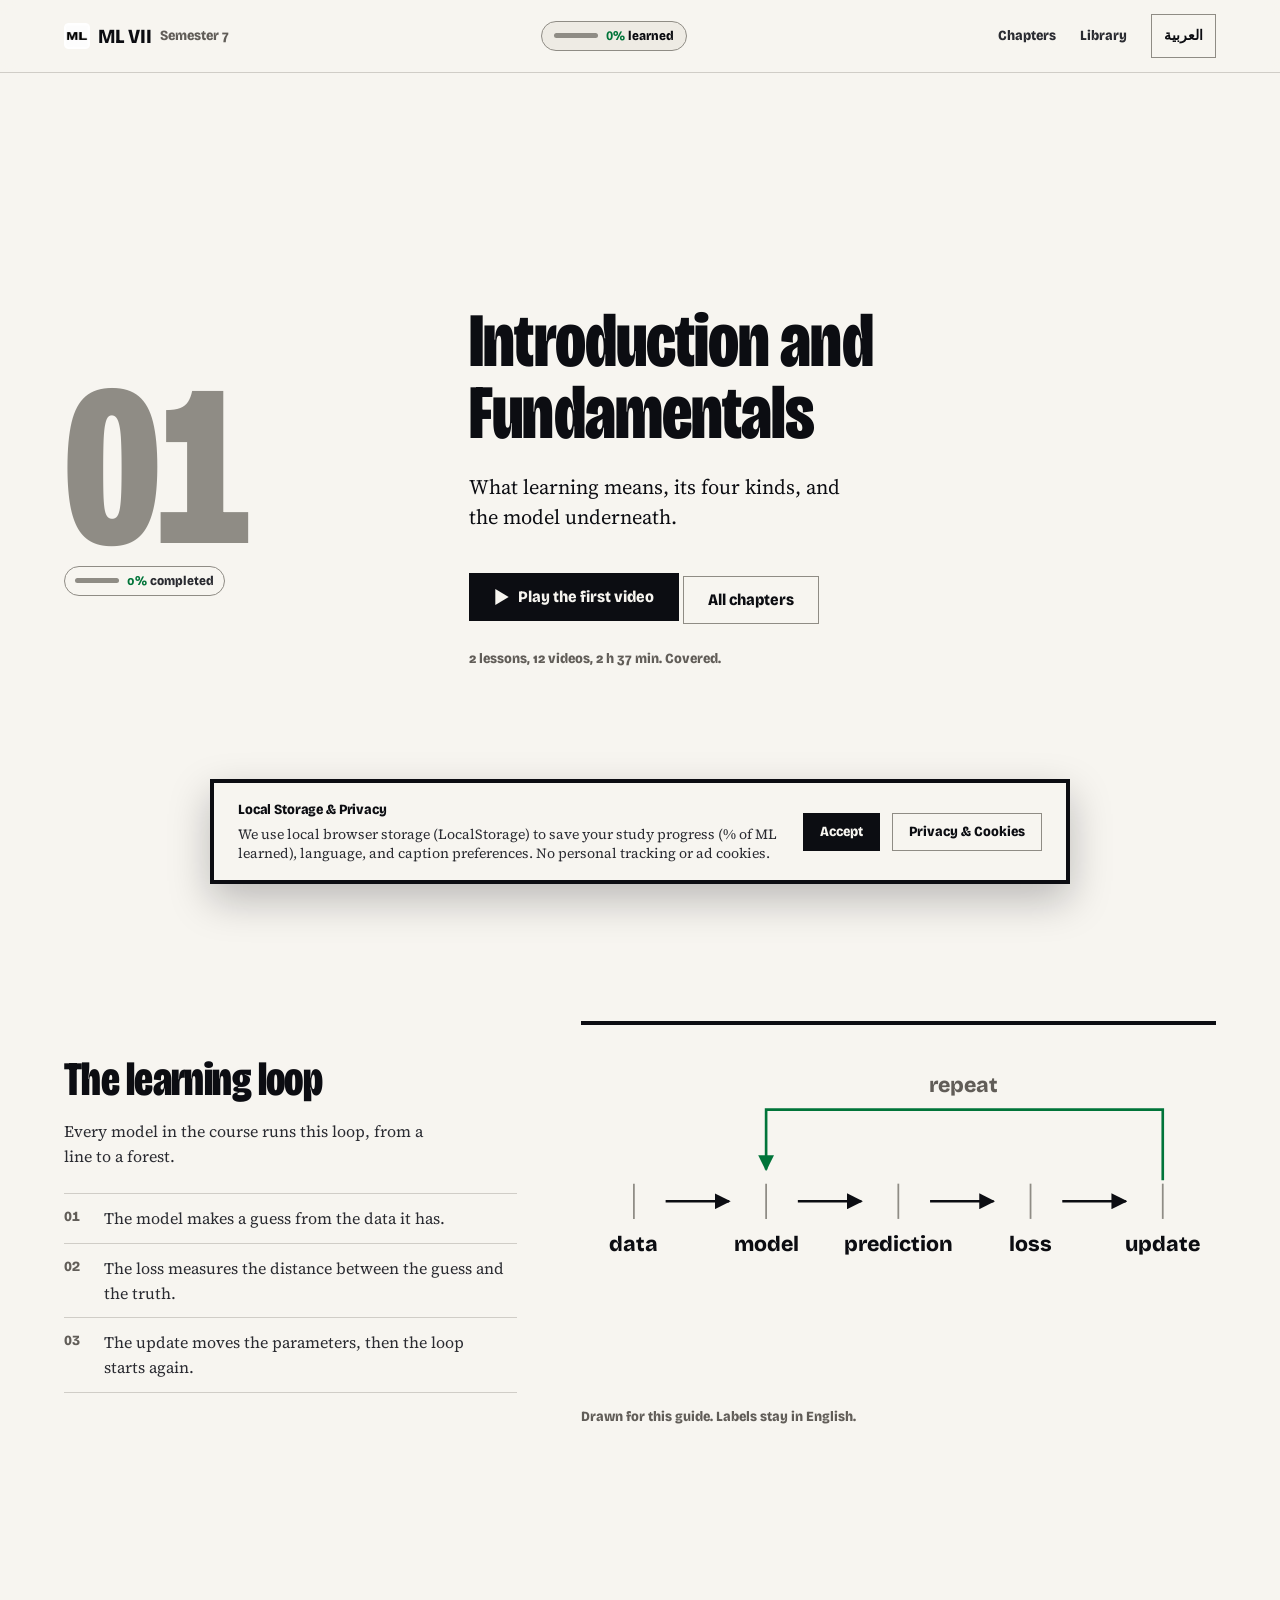
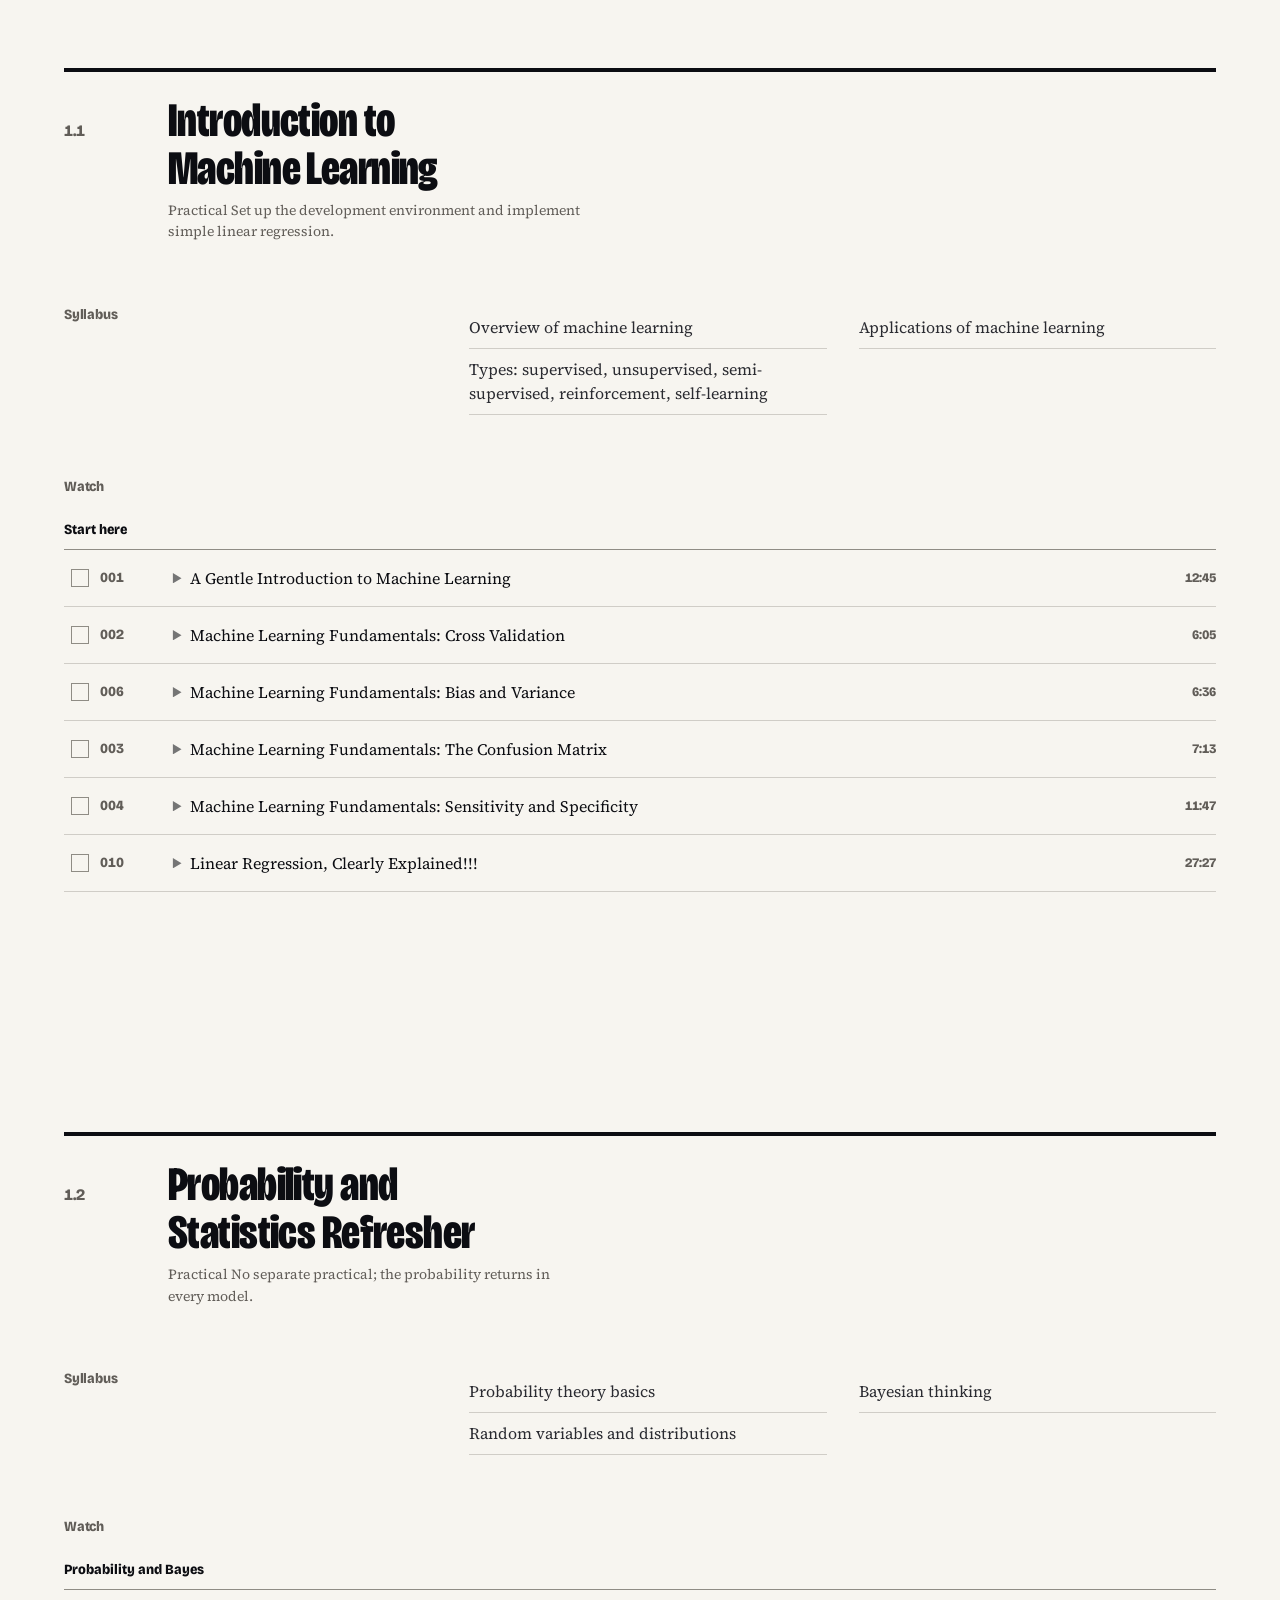
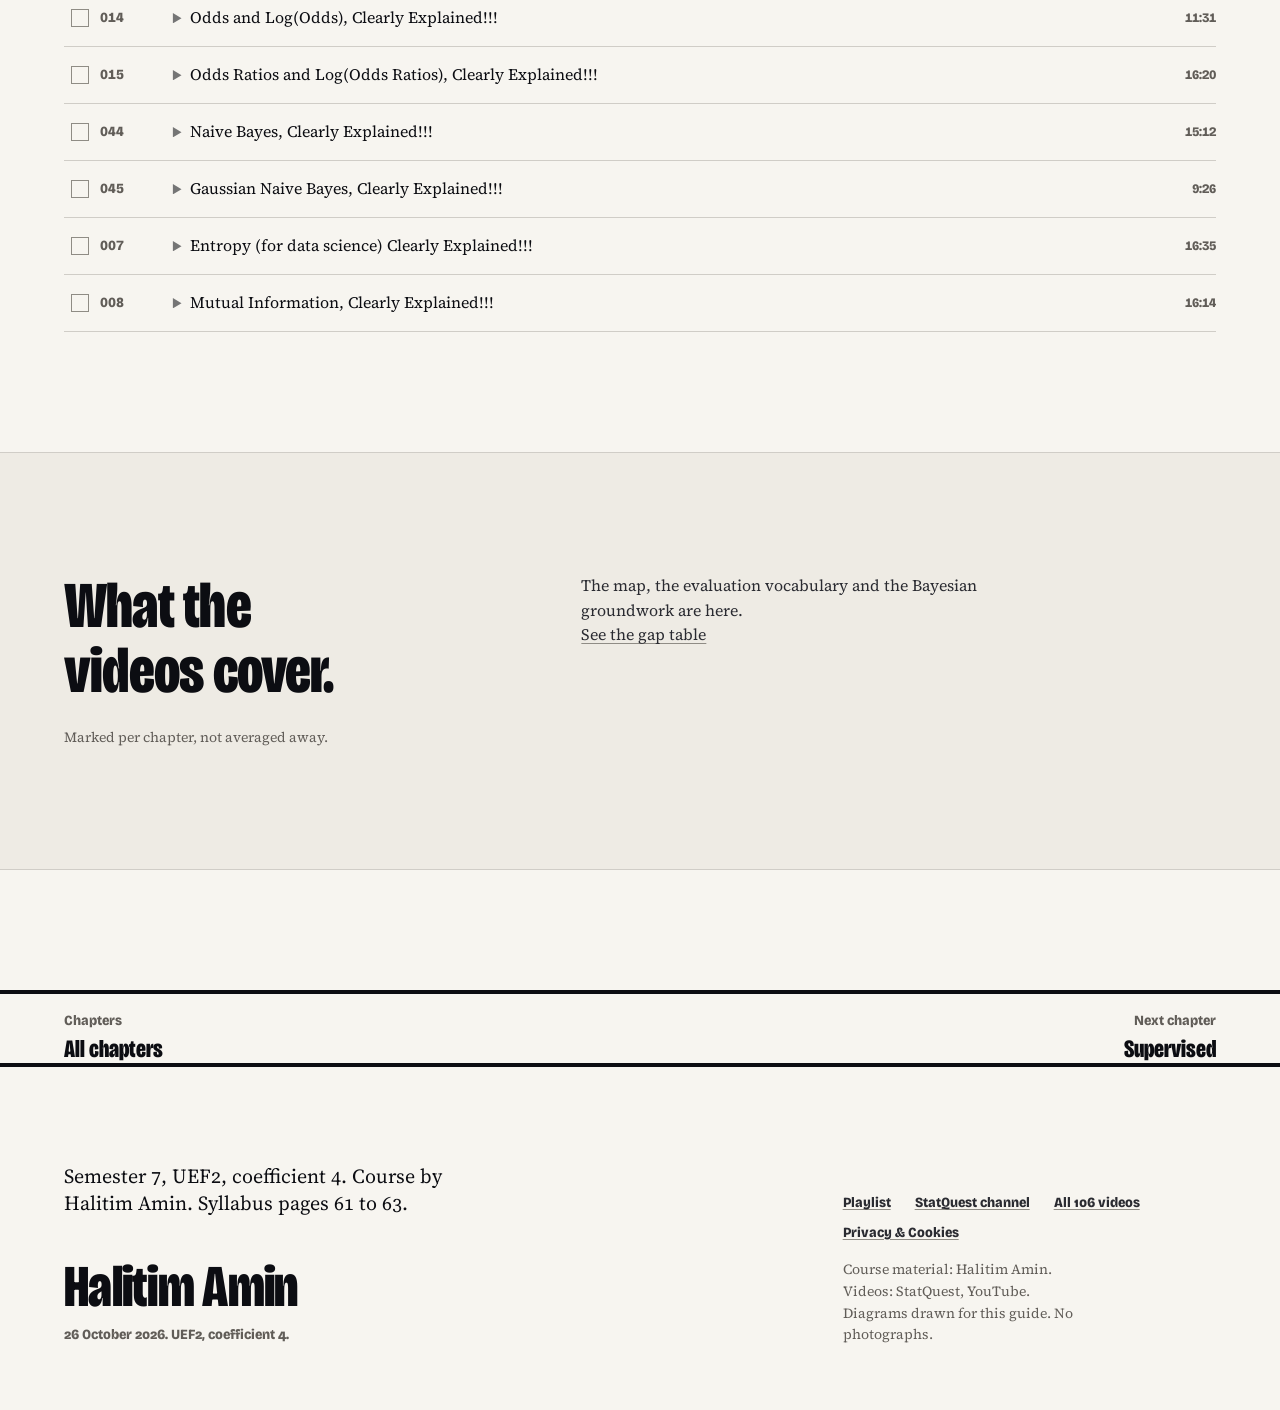
==== commit 3f232629: "fix: ensure cookie consent banner shows on first visit and triggers dua popup" ====
--- a/chapter-1.html
+++ b/chapter-1.html
@@ -16,10 +16,21 @@
   <meta property="og:image" content="assets/logo.png">
   <meta property="og:locale" content="en_DZ">
   <script>
-    (function(){var d=document.documentElement;d.classList.remove('no-js');d.classList.add('js');try{var l=localStorage.getItem('ml7-lang');if(l==='ar'){d.lang='ar';d.dir='rtl';}}catch(e){}})();
+    (function(){
+      var d=document.documentElement;
+      d.classList.remove('no-js');
+      d.classList.add('js');
+      try{
+        var l=localStorage.getItem('ml7-lang');
+        if(l==='ar'){d.lang='ar';d.dir='rtl';}
+        if(localStorage.getItem('ml7-cookie-consent-v1')==='accepted'){
+          d.classList.add('cookie-accepted');
+        }
+      }catch(e){}
+    })();
   </script>
   <link rel="preconnect" href="https://fonts.googleapis.com">
-  <link rel="preconnect" href="https://fonts.gstatic.com" crossorigin>
+  <link rel="preconnect" href="https://fonts.gstatic.com">
   <link href="https://fonts.googleapis.com/css2?family=Bricolage+Grotesque:opsz,wdth,wght@12..96,75..100,800&amp;family=IBM+Plex+Sans+Arabic:wght@400;700&amp;family=Source+Serif+4:opsz,wght@8..60,400&amp;display=swap" rel="stylesheet">
   <link rel="stylesheet" href="assets/site.css">
 </head>
@@ -324,7 +335,7 @@
     </div>
   </nav>
   </main>
-  <aside class="cookie-banner" id="cookie-banner" hidden aria-label="Privacy and cookies" data-ar-aria="الخصوصية والتخزين المحلي">
+  <aside class="cookie-banner" id="cookie-banner" aria-label="Privacy and cookies" data-ar-aria="الخصوصية والتخزين المحلي">
     <div class="cookie-banner__inner">
       <div class="cookie-banner__content">
         <p class="cookie-banner__title" data-ar="التخزين المحلي والخصوصية">Local Storage &amp; Privacy</p>
@@ -341,9 +352,9 @@
   <dialog class="dua-dialog" id="dua-dialog" aria-labelledby="dua-text">
     <div class="dua-dialog__inner">
       <span class="dua-dialog__icon" aria-hidden="true">🤲</span>
-      <p class="dua-dialog__text" id="dua-text" data-ar="دعاء لنا بالخير، فدعاء في ظهر الغيب مستجاب">
+      <h2 class="dua-dialog__text" id="dua-text" data-ar="دعاء لنا بالخير، فدعاء في ظهر الغيب مستجاب">
         دعاء لنا بالخير، فدعاء في ظهر الغيب مستجاب
-      </p>
+      </h2>
       <p class="dua-dialog__sub" data-ar="اللهم وفّق كل طالب علم ويسّر له أمره">
         Keep us in your prayers, for a supplication in absence is answered.
       </p>
--- a/assets/site.css
+++ b/assets/site.css
@@ -1315,21 +1315,22 @@
 }
 
 /* ---------- cookie banner ---------- */
+html.cookie-accepted .cookie-banner,
+.cookie-banner[hidden] {
+  display: none !important;
+}
 .cookie-banner {
   position: fixed;
   bottom: var(--space-md);
   left: 50%;
   transform: translateX(-50%);
   width: min(calc(100vw - 2 * var(--space-md)), 860px);
-  z-index: 900;
+  z-index: 99999;
   background: var(--color-paper);
-  border: var(--rule-strong);
-  box-shadow: 0 12px 32px color-mix(in oklab, var(--color-ink) 18%, transparent);
+  border: var(--rule-heavy) solid var(--color-ink);
+  box-shadow: 0 16px 40px color-mix(in oklab, var(--color-ink) 25%, transparent);
   padding: var(--space-md) var(--space-lg);
   animation: slideUp 0.3s var(--ease-out);
-}
-.cookie-banner[hidden] {
-  display: none !important;
 }
 .cookie-banner__inner {
   display: flex;
@@ -1386,25 +1387,31 @@
 .dua-dialog:not([open]) {
   display: none !important;
 }
+.dua-dialog[open] {
+  display: flex !important;
+  flex-direction: column;
+  align-items: center;
+  justify-content: center;
+}
 .dua-dialog {
   position: fixed;
   inset: 0;
   margin: auto;
-  width: min(92vw, 540px);
+  width: min(92vw, 560px);
   max-width: none;
   padding: var(--space-2xl) var(--space-xl);
   background: var(--color-paper);
-  border: var(--rule-heavy) solid var(--color-ink);
-  color: var(--color-ink);
-  box-shadow: 0 20px 48px color-mix(in oklab, var(--color-ink) 25%, transparent);
+  border: 3px solid var(--color-ink);
+  color: var(--color-ink);
+  box-shadow: 0 24px 64px color-mix(in oklab, var(--color-ink) 35%, transparent);
   text-align: center;
-  z-index: 10000;
+  z-index: 100000;
   border-radius: 0;
   animation: popDua 0.35s cubic-bezier(0.16, 1, 0.3, 1);
 }
 .dua-dialog::backdrop {
-  background: color-mix(in oklab, var(--color-ink) 70%, transparent);
-  backdrop-filter: blur(4px);
+  background: color-mix(in oklab, var(--color-ink) 75%, transparent);
+  backdrop-filter: blur(6px);
 }
 .dua-dialog__inner {
   display: flex;
@@ -1413,7 +1420,7 @@
   gap: var(--space-md);
 }
 .dua-dialog__icon {
-  font-size: 2.75rem;
+  font-size: 3.25rem;
   line-height: 1;
 }
 .dua-dialog__text {
@@ -1421,8 +1428,8 @@
   font-family: var(--font-display);
   font-variation-settings: var(--display-settings);
   font-weight: 800;
-  font-size: clamp(1.4rem, 3vw, 1.85rem);
-  line-height: 1.45;
+  font-size: clamp(1.6rem, 3.8vw, 2.3rem);
+  line-height: 1.4;
   color: var(--color-ink);
   letter-spacing: -0.01em;
 }
@@ -1430,16 +1437,18 @@
   margin: 0;
   color: var(--color-muted);
   font-size: var(--text-md);
-  line-height: 1.4;
+  line-height: 1.45;
 }
 .dua-dialog__btn {
   margin-top: var(--space-sm);
-  min-width: 170px;
-  min-height: 46px;
-  font-size: var(--text-md);
+  min-width: 180px;
+  min-height: 48px;
+  font-size: var(--text-lg);
+  font-weight: 800;
 }
 @keyframes popDua {
   from { opacity: 0; transform: scale(0.92) translateY(12px); }
   to { opacity: 1; transform: scale(1) translateY(0); }
 }
 
+
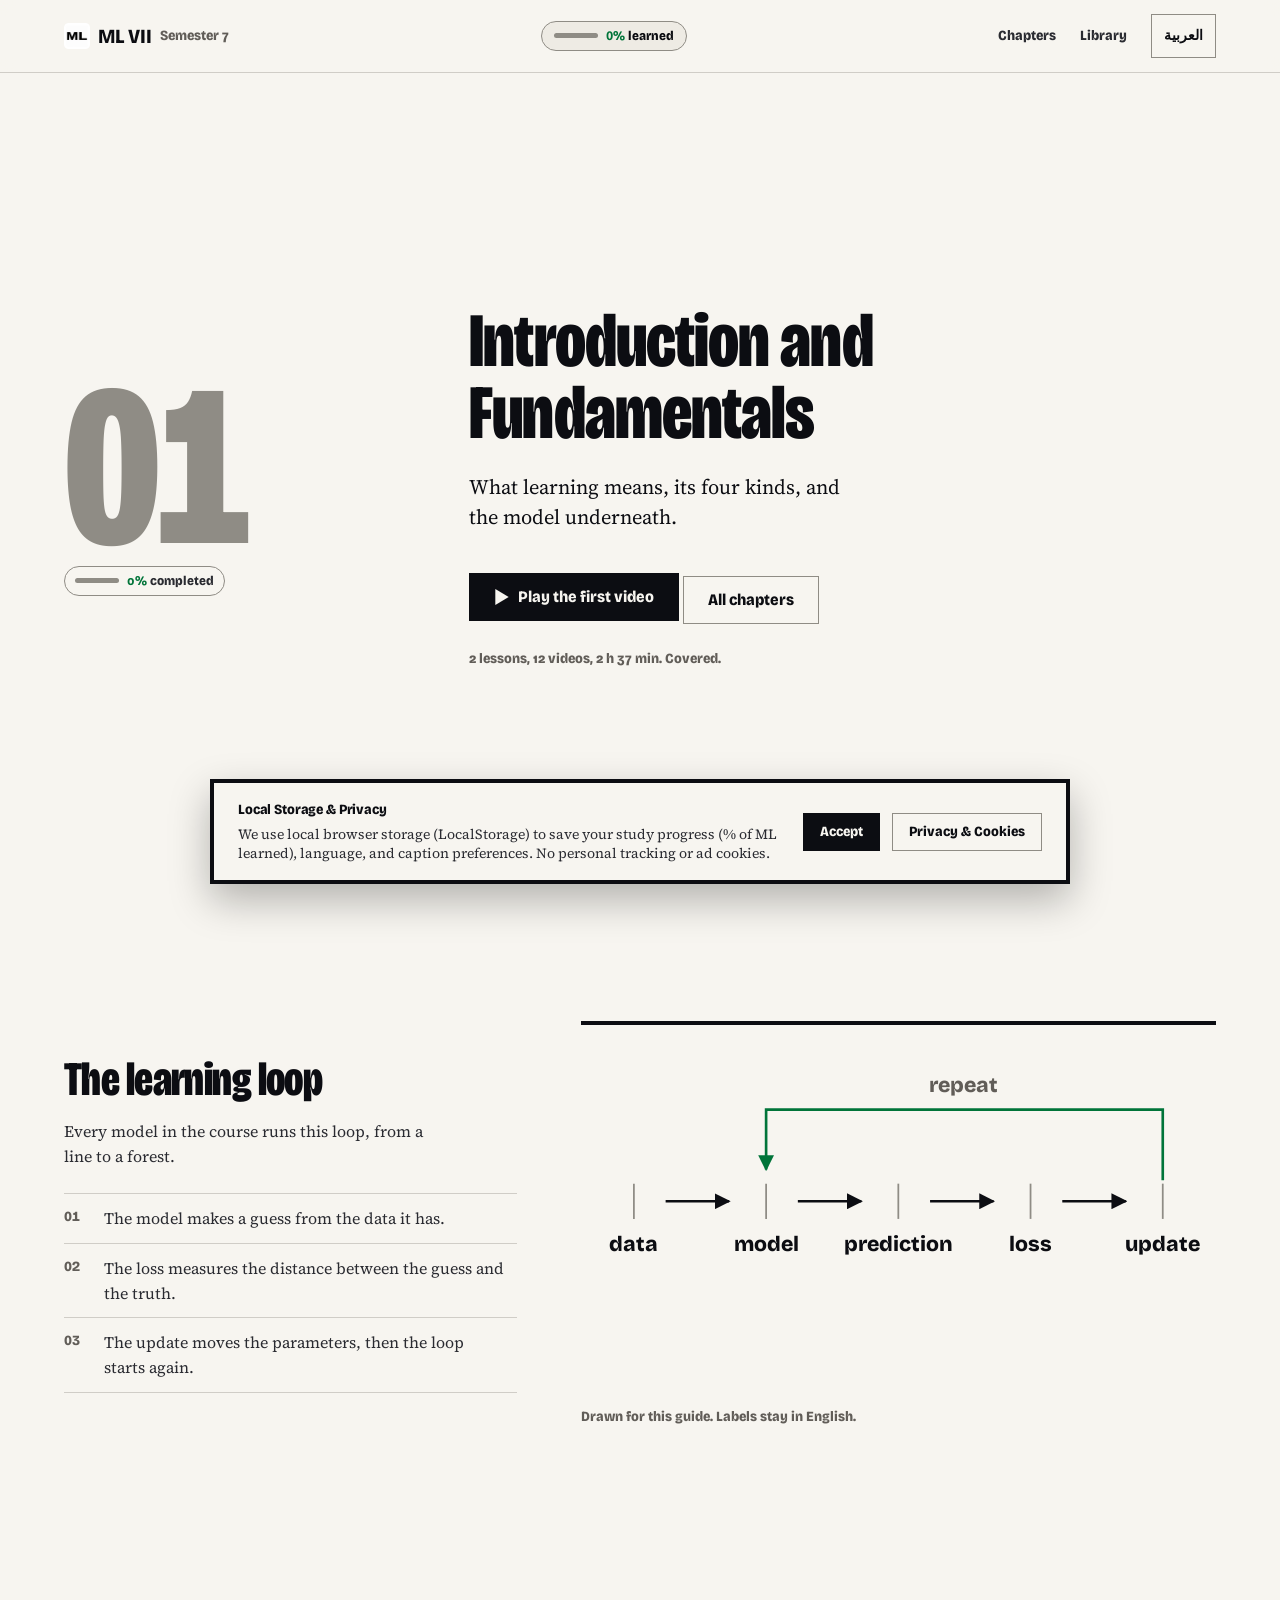
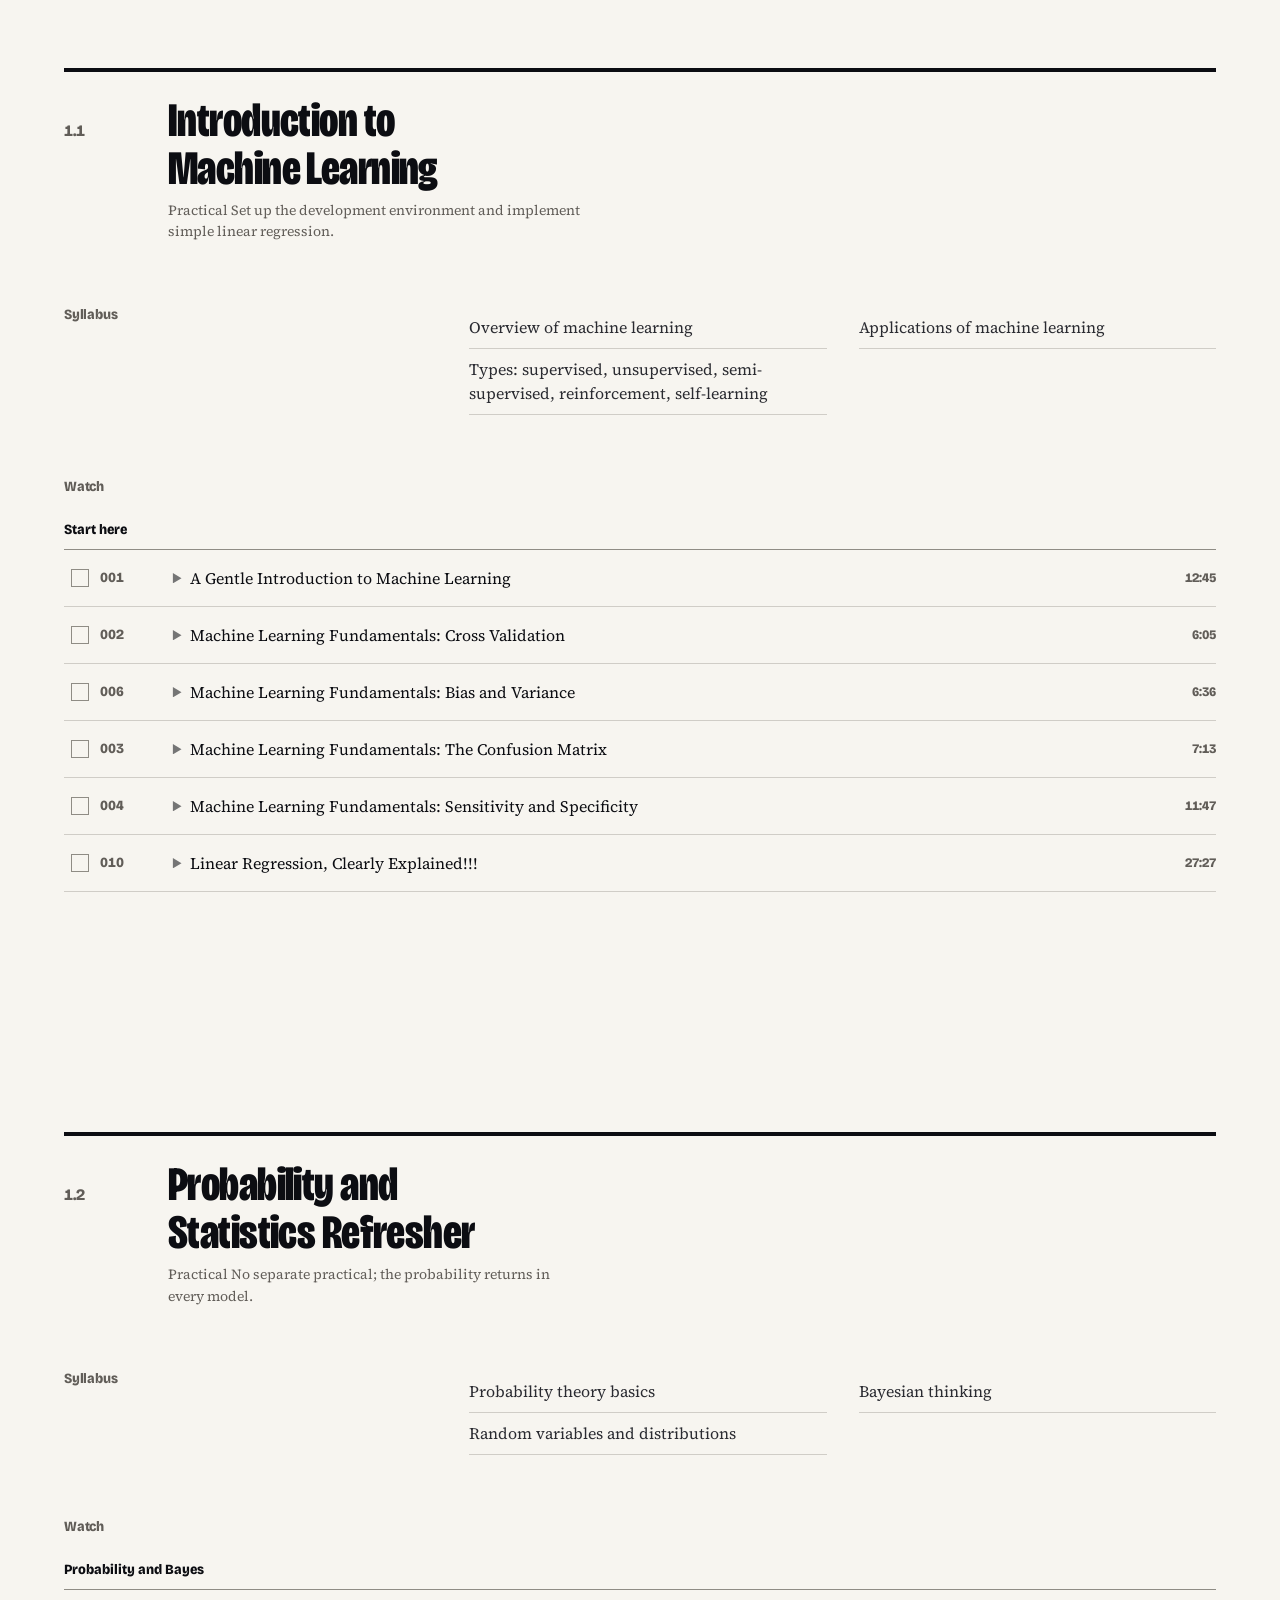
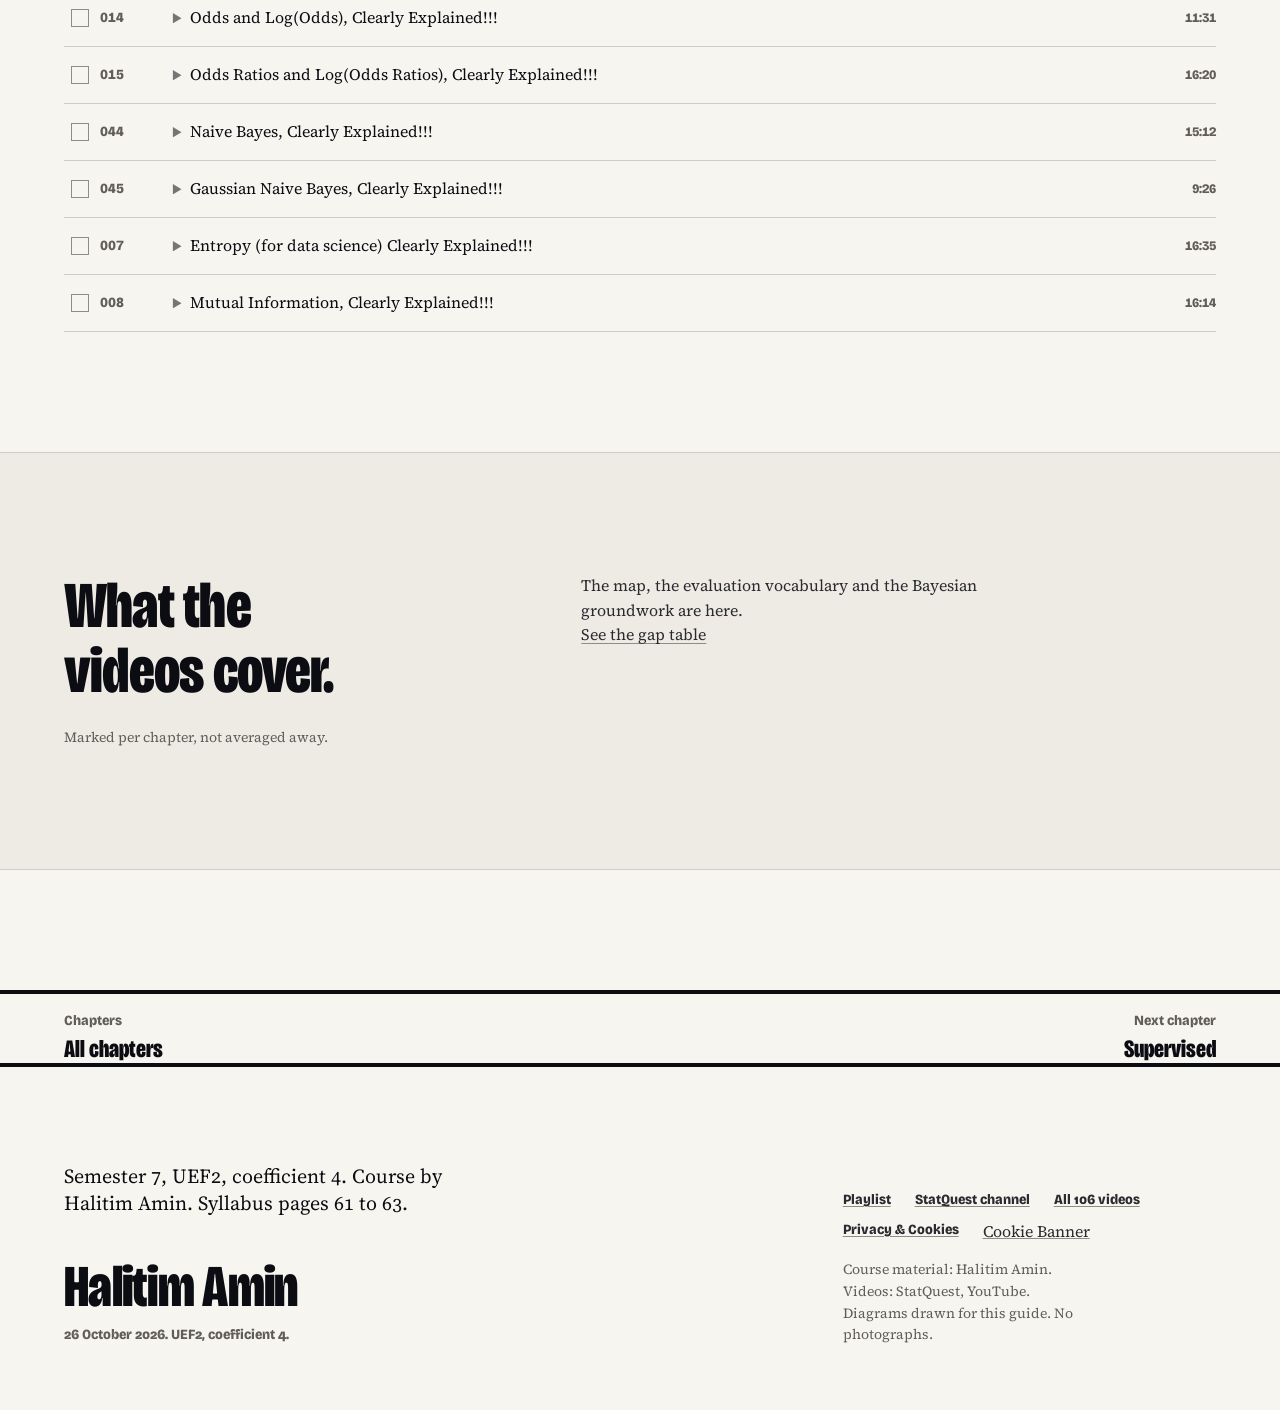
==== commit 91d1fc23: "fix: make consent banner adblock-immune with site-consent classes and footer trigger" ====
--- a/chapter-1.html
+++ b/chapter-1.html
@@ -23,7 +23,7 @@
       try{
         var l=localStorage.getItem('ml7-lang');
         if(l==='ar'){d.lang='ar';d.dir='rtl';}
-        if(localStorage.getItem('ml7-cookie-consent-v1')==='accepted'){
+        if(localStorage.getItem('ml7-consent-v3')==='accepted'){
           d.classList.add('cookie-accepted');
         }
       }catch(e){}
@@ -335,16 +335,16 @@
     </div>
   </nav>
   </main>
-  <aside class="cookie-banner" id="cookie-banner" aria-label="Privacy and cookies" data-ar-aria="الخصوصية والتخزين المحلي">
-    <div class="cookie-banner__inner">
-      <div class="cookie-banner__content">
-        <p class="cookie-banner__title" data-ar="التخزين المحلي والخصوصية">Local Storage &amp; Privacy</p>
-        <p class="cookie-banner__text" data-ar="نستخدم التخزين المحلي (LocalStorage) في متصفحك لحفظ تقدمك الدراسي (% ما تعلمته في تعلّم الآلة)، وتفضيلات اللغة والترجمة. لا نجمع أي بيانات شخصية ولا نستخدم كوكيز إعلانية.">
+  <aside class="site-consent cookie-banner" id="site-consent-banner" aria-label="Privacy and cookies" data-ar-aria="الخصوصية والتخزين المحلي">
+    <div class="site-consent__inner cookie-banner__inner">
+      <div class="site-consent__content cookie-banner__content">
+        <p class="site-consent__title cookie-banner__title" data-ar="التخزين المحلي والخصوصية">Local Storage &amp; Privacy</p>
+        <p class="site-consent__text cookie-banner__text" data-ar="نستخدم التخزين المحلي (LocalStorage) في متصفحك لحفظ تقدمك الدراسي (% ما تعلمته في تعلّم الآلة)، وتفضيلات اللغة والترجمة. لا نجمع أي بيانات شخصية ولا نستخدم كوكيز إعلانية.">
           We use local browser storage (LocalStorage) to save your study progress (% of ML learned), language, and caption preferences. No personal tracking or ad cookies.
         </p>
       </div>
-      <div class="cookie-banner__actions">
-        <button type="button" class="btn btn--primary btn--sm" id="cookie-accept" data-ar="قبول">Accept</button>
+      <div class="site-consent__actions cookie-banner__actions">
+        <button type="button" class="btn btn--primary btn--sm" id="site-consent-accept" data-ar="قبول">Accept</button>
         <a href="privacy.html" class="btn btn--quiet btn--sm" data-ar="الخصوصية وملفات تعريف الارتباط">Privacy &amp; Cookies</a>
       </div>
     </div>
@@ -352,7 +352,7 @@
   <dialog class="dua-dialog" id="dua-dialog" aria-labelledby="dua-text">
     <div class="dua-dialog__inner">
       <span class="dua-dialog__icon" aria-hidden="true">🤲</span>
-      <h2 class="dua-dialog__text" id="dua-text" data-ar="دعاء لنا بالخير، فدعاء في ظهر الغيب مستجاب">
+      <h2 class="dua-dialog__text" id="dua-text" dir="rtl" data-ar="دعاء لنا بالخير، فدعاء في ظهر الغيب مستجاب">
         دعاء لنا بالخير، فدعاء في ظهر الغيب مستجاب
       </h2>
       <p class="dua-dialog__sub" data-ar="اللهم وفّق كل طالب علم ويسّر له أمره">
@@ -376,6 +376,7 @@
           <a href="https://www.youtube.com/@statquest" target="_blank" rel="noopener" data-ar="قناة StatQuest">StatQuest channel</a>
           <a href="library.html" data-ar="كل الفيديوهات">All 106 videos</a>
           <a href="privacy.html" data-ar="الخصوصية وملفات تعريف الارتباط">Privacy &amp; Cookies</a>
+          <button type="button" class="letter__consent-btn" id="footer-consent-trigger" data-ar="إظهار إشعار الخصوصية">Cookie Banner</button>
         </nav>
         <p class="letter__legal" data-ar="المقرر: Halitim Amin. الفيديوهات: StatQuest على يوتيوب. الرسوم مرسومة لهذا الدليل. لا صور فوتوغرافية.">Course material: Halitim Amin. Videos: StatQuest, YouTube. Diagrams drawn for this guide. No photographs.</p>
       </div>
--- a/assets/site.css
+++ b/assets/site.css
@@ -1314,24 +1314,28 @@
   color: #fff;
 }
 
-/* ---------- cookie banner ---------- */
+/* ---------- consent / storage banner (adblock-immune) ---------- */
+html.cookie-accepted .site-consent,
 html.cookie-accepted .cookie-banner,
+.site-consent[hidden],
 .cookie-banner[hidden] {
   display: none !important;
 }
+.site-consent,
 .cookie-banner {
-  position: fixed;
-  bottom: var(--space-md);
-  left: 50%;
-  transform: translateX(-50%);
-  width: min(calc(100vw - 2 * var(--space-md)), 860px);
-  z-index: 99999;
-  background: var(--color-paper);
-  border: var(--rule-heavy) solid var(--color-ink);
-  box-shadow: 0 16px 40px color-mix(in oklab, var(--color-ink) 25%, transparent);
-  padding: var(--space-md) var(--space-lg);
-  animation: slideUp 0.3s var(--ease-out);
-}
+  position: fixed !important;
+  bottom: var(--space-md) !important;
+  left: 50% !important;
+  transform: translateX(-50%) !important;
+  width: min(calc(100vw - 2 * var(--space-md)), 860px) !important;
+  z-index: 999999 !important;
+  background: var(--color-paper, #ffffff) !important;
+  border: var(--rule-heavy, 2px) solid var(--color-ink, #111111) !important;
+  box-shadow: 0 16px 40px rgba(0, 0, 0, 0.28) !important;
+  padding: var(--space-md) var(--space-lg) !important;
+  animation: slideUp 0.3s var(--ease-out, ease-out);
+}
+.site-consent__inner,
 .cookie-banner__inner {
   display: flex;
   align-items: center;
@@ -1339,9 +1343,11 @@
   gap: var(--space-lg);
   flex-wrap: wrap;
 }
+.site-consent__content,
 .cookie-banner__content {
   flex: 1 1 320px;
 }
+.site-consent__title,
 .cookie-banner__title {
   margin: 0 0 var(--space-2xs);
   color: var(--color-ink);
@@ -1351,17 +1357,35 @@
   font-size: var(--text-sm);
   letter-spacing: -0.01em;
 }
+.site-consent__text,
 .cookie-banner__text {
   margin: 0;
   color: var(--color-ink-2);
   font-size: var(--text-sm);
   line-height: 1.4;
 }
+.site-consent__actions,
 .cookie-banner__actions {
   display: flex;
   align-items: center;
   gap: var(--space-sm);
   flex-shrink: 0;
+}
+.letter__consent-btn {
+  background: none;
+  border: none;
+  padding: 0;
+  font: inherit;
+  color: var(--color-ink-2);
+  text-decoration: underline;
+  text-decoration-color: var(--color-rule-2);
+  cursor: pointer;
+  display: inline-block;
+  text-align: inherit;
+}
+.letter__consent-btn:hover {
+  color: var(--color-ink);
+  text-decoration-color: var(--color-accent);
 }
 .btn--sm {
   min-height: 38px;
